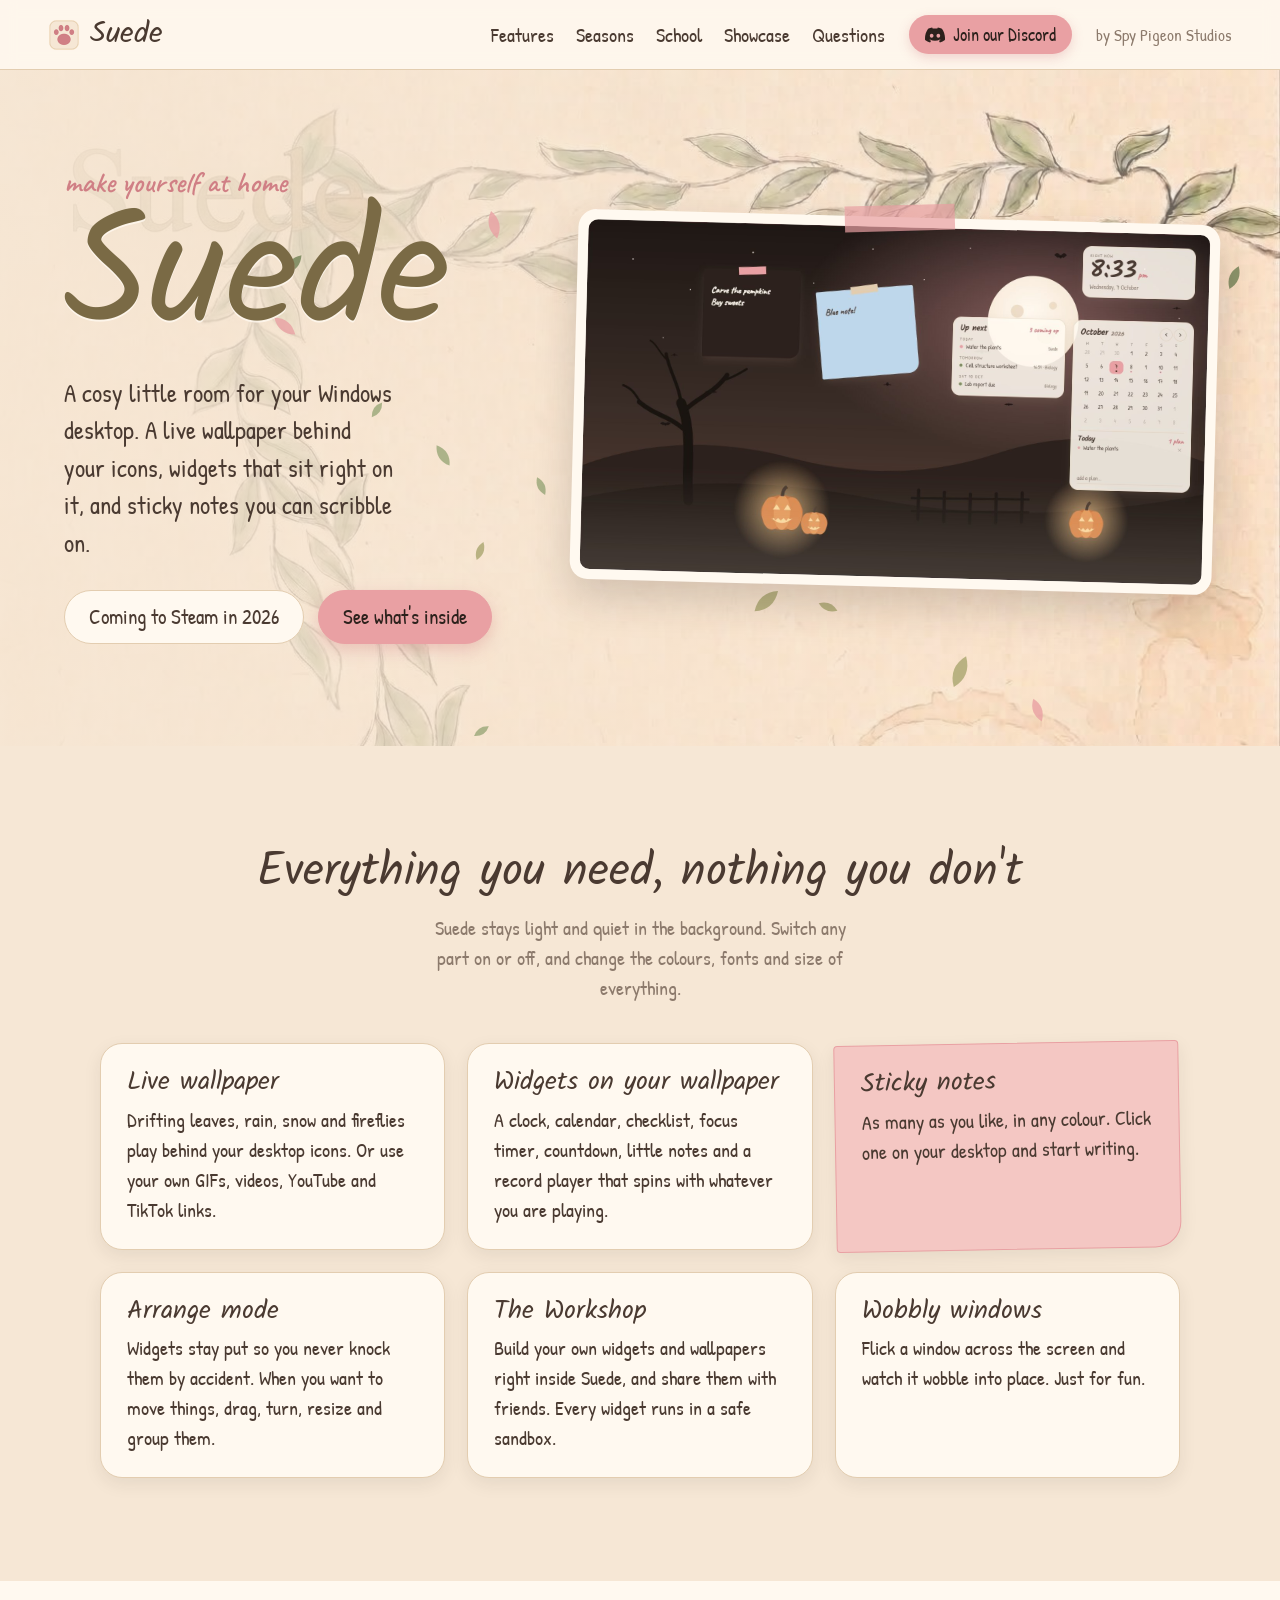
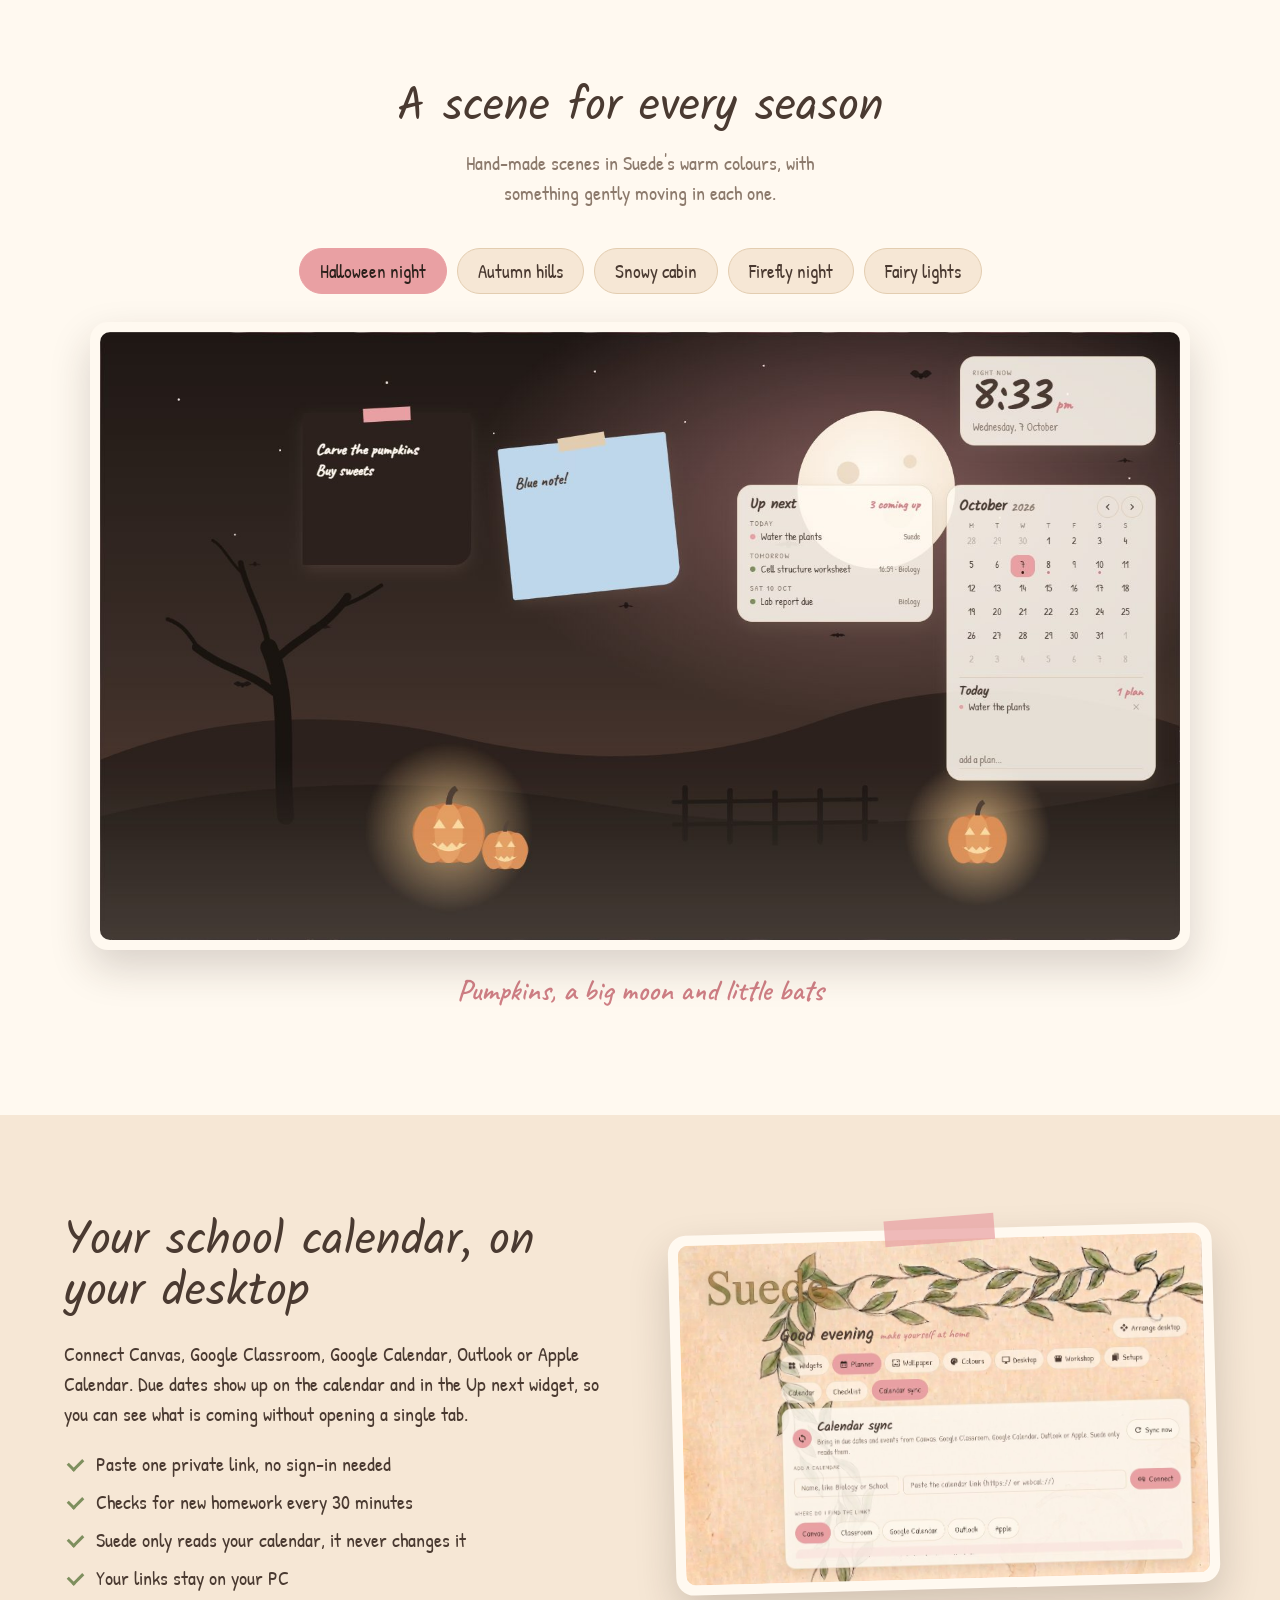
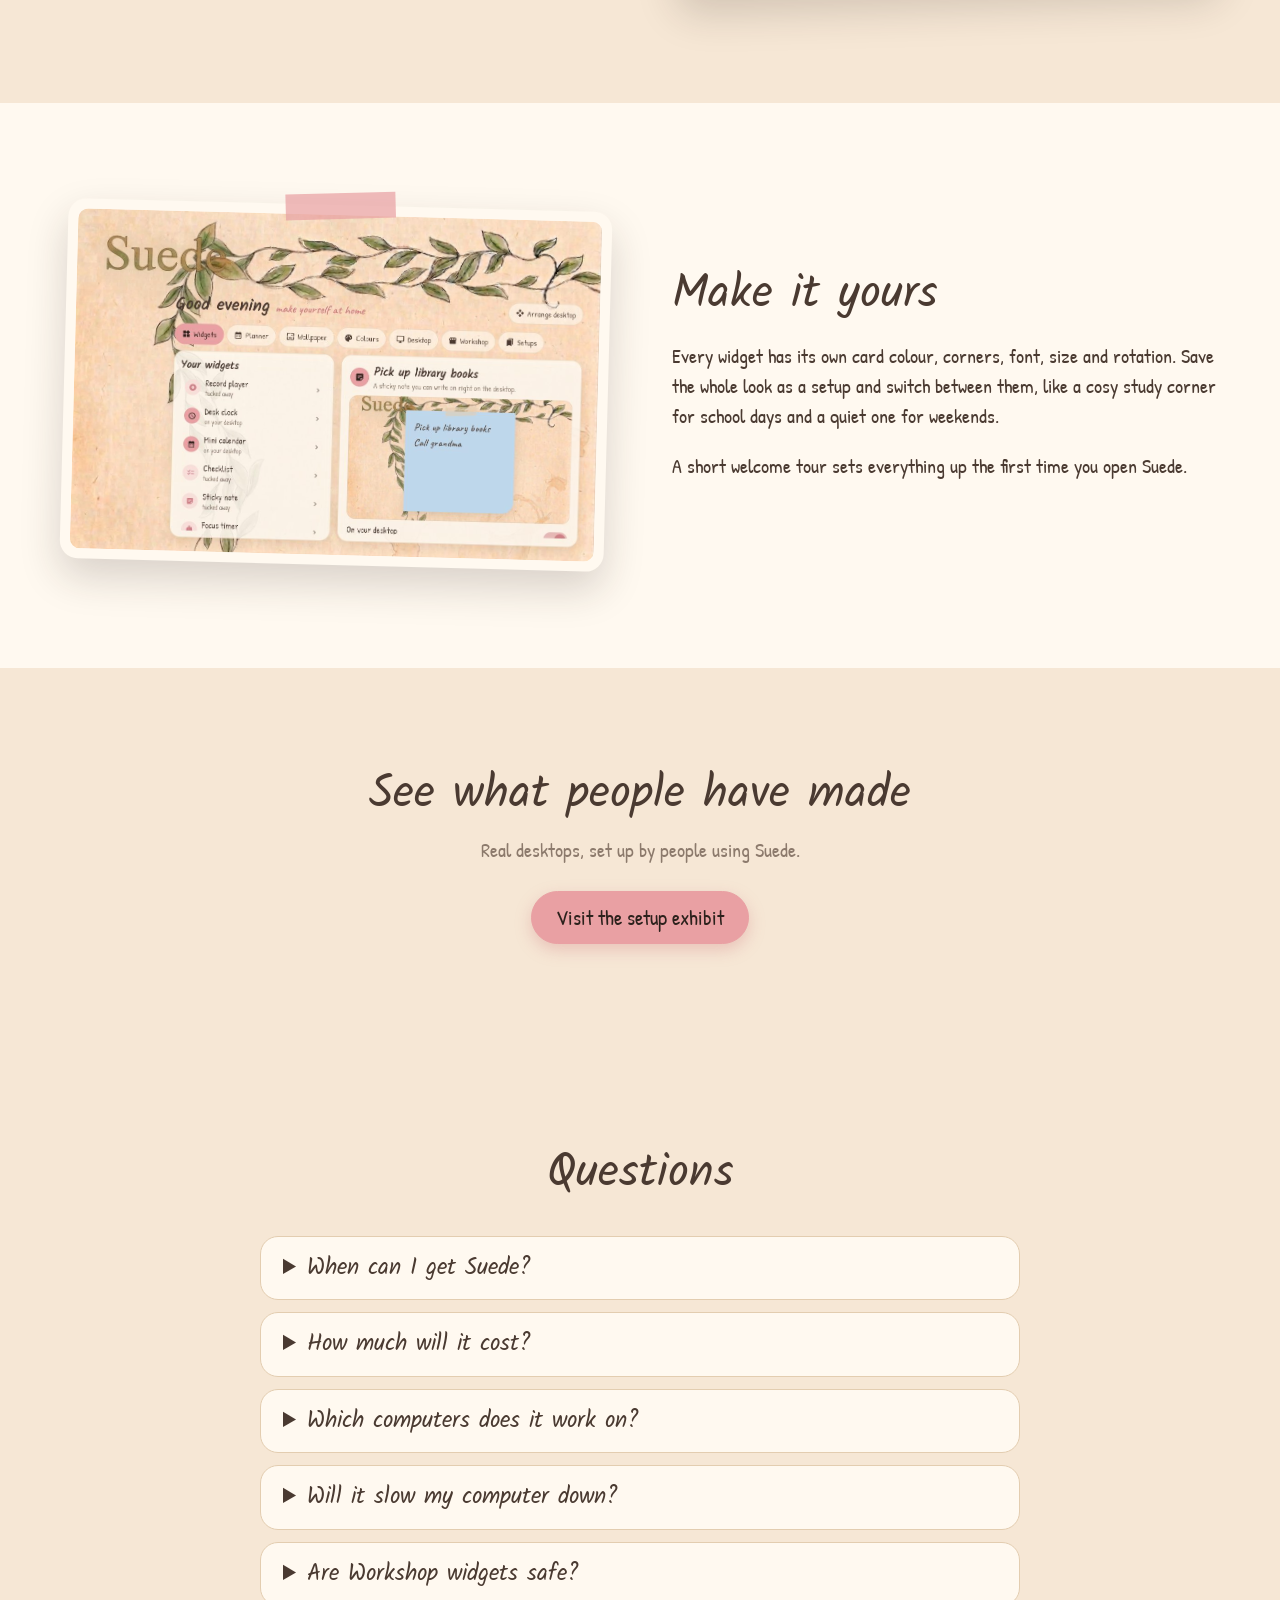
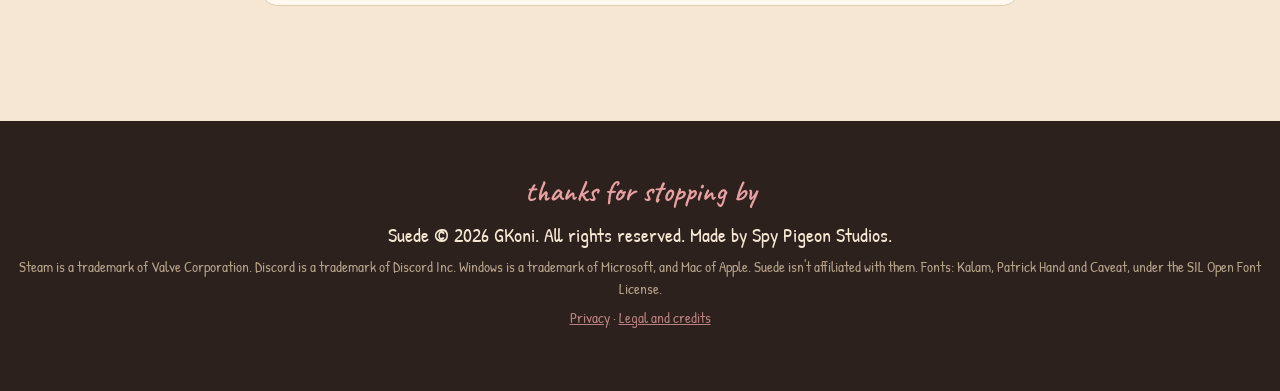
==== index.html @ 511718fb "Add a free-until-6-November banner that sends people to the Discord The banner shows on every page, " ====
<!doctype html>
<!-- Suede. Copyright (c) 2026 GKoni. All rights reserved. Made by Spy Pigeon Studios. -->
<html lang="en">
<head>
    <meta charset="utf-8">
    <meta name="viewport" content="width=device-width, initial-scale=1">
    <title>Suede - a cosy little room for your desktop</title>
    <meta name="description" content="Suede turns your Windows desktop into a cosy little room: a live wallpaper behind your icons, widgets that sit right on it, sticky notes, and your school calendar. Coming to Steam.">
    <meta property="og:title" content="Suede - a cosy little room for your desktop">
    <meta property="og:description" content="Live wallpapers, widgets, sticky notes and your school calendar, right on your Windows desktop. Coming to Steam.">
    <meta property="og:image" content="https://spypigeonstudios.com/images/desk-halloween.jpg">
    <meta property="og:url" content="https://spypigeonstudios.com/">
    <meta name="twitter:card" content="summary_large_image">
    <meta name="theme-color" content="#F6E7D5">
    <link rel="icon" href="favicon.ico">
    <link rel="apple-touch-icon" href="images/icon-180.png">
    <link rel="stylesheet" href="style.css">
</head>
<body>
    <header class="top">
        <a class="brand" href="#">
            <img src="images/icon-64.png" alt="" width="32" height="32">
            <span>Suede</span>
        </a>
        <nav>
            <a href="#features">Features</a>
            <a href="#seasons">Seasons</a>
            <a href="#school">School</a>
            <a href="showcase.html">Showcase</a>
            <a href="#questions">Questions</a>
        </nav>
        <a class="discord" href="https://discord.gg/Z22ZAXCTtA" target="_blank" rel="noopener">
            <svg viewBox="0 0 24 24" width="20" height="20" aria-hidden="true"><path fill="currentColor" d="M20.3 4.4A19.6 19.6 0 0 0 15.4 3l-.6 1.3a18.3 18.3 0 0 0-5.6 0L8.6 3a19.5 19.5 0 0 0-4.9 1.4C.6 9-.3 13.5.1 18a19.8 19.8 0 0 0 6 3l1.3-2.1c-.7-.3-1.4-.6-2-1l.5-.4a14 14 0 0 0 12.2 0l.5.4c-.6.4-1.3.7-2 1l1.3 2.1a19.7 19.7 0 0 0 6-3c.5-5.2-.8-9.7-3.6-13.6ZM8 15.3c-1.2 0-2.2-1.1-2.2-2.4s1-2.4 2.2-2.4 2.2 1.1 2.2 2.4-1 2.4-2.2 2.4Zm8 0c-1.2 0-2.2-1.1-2.2-2.4s1-2.4 2.2-2.4 2.2 1.1 2.2 2.4-1 2.4-2.2 2.4Z"/></svg>
            <span>Join our Discord</span>
        </a>
        <span class="studio">by Spy Pigeon Studios</span>
    </header>

    <aside class="offer" id="offer" data-until="2026-11-06" aria-label="Free for a limited time">
        <div class="offer-words">
            <p class="script">for a limited time</p>
            <h2>Suede is free until 6 November</h2>
            <p>Join the Spy Pigeon Studios Discord to get your free copy. Once the offer ends, Suede is coming to Steam as a paid app.</p>
        </div>
        <div class="offer-action">
            <a class="offer-button" href="https://discord.gg/Z22ZAXCTtA" target="_blank" rel="noopener">
                <svg viewBox="0 0 24 24" width="24" height="24" aria-hidden="true"><path fill="currentColor" d="M20.3 4.4A19.6 19.6 0 0 0 15.4 3l-.6 1.3a18.3 18.3 0 0 0-5.6 0L8.6 3a19.5 19.5 0 0 0-4.9 1.4C.6 9-.3 13.5.1 18a19.8 19.8 0 0 0 6 3l1.3-2.1c-.7-.3-1.4-.6-2-1l.5-.4a14 14 0 0 0 12.2 0l.5.4c-.6.4-1.3.7-2 1l1.3 2.1a19.7 19.7 0 0 0 6-3c.5-5.2-.8-9.7-3.6-13.6ZM8 15.3c-1.2 0-2.2-1.1-2.2-2.4s1-2.4 2.2-2.4 2.2 1.1 2.2 2.4-1 2.4-2.2 2.4Zm8 0c-1.2 0-2.2-1.1-2.2-2.4s1-2.4 2.2-2.4 2.2 1.1 2.2 2.4-1 2.4-2.2 2.4Z"/></svg>
                <span>Join the Discord to get Suede</span>
            </a>
            <span class="offer-left" data-left>Free until 6 November 2026</span>
        </div>
    </aside>

    <section class="hero">
        <canvas id="leaves" aria-hidden="true"></canvas>
        <div class="hero-words">
            <p class="script">make yourself at home</p>
            <h1>Suede</h1>
            <p class="lead">A cosy little room for your Windows desktop. A live wallpaper behind your icons, widgets that sit right on it, and sticky notes you can scribble on.</p>
            <div class="actions">
                <span class="badge">Coming to Steam in 2026</span>
                <a class="button" href="#features">See what's inside</a>
            </div>
        </div>
        <figure class="screen tilt-right">
            <span class="tape"></span>
            <img src="images/desk-halloween.jpg" alt="A Windows desktop with the Halloween night wallpaper, sticky notes, an Up next list, a clock and a calendar" width="1600" height="900">
        </figure>
    </section>

    <section id="features" class="band">
        <h2>Everything you need, nothing you don't</h2>
        <p class="intro">Suede stays light and quiet in the background. Switch any part on or off, and change the colours, fonts and size of everything.</p>
        <div class="cards">
            <article class="card">
                <h3>Live wallpaper</h3>
                <p>Drifting leaves, rain, snow and fireflies play behind your desktop icons. Or use your own GIFs, videos, YouTube and TikTok links.</p>
            </article>
            <article class="card">
                <h3>Widgets on your wallpaper</h3>
                <p>A clock, calendar, checklist, focus timer, countdown, little notes and a record player that spins with whatever you are playing.</p>
            </article>
            <article class="card note-card">
                <h3>Sticky notes</h3>
                <p>As many as you like, in any colour. Click one on your desktop and start writing.</p>
            </article>
            <article class="card">
                <h3>Arrange mode</h3>
                <p>Widgets stay put so you never knock them by accident. When you want to move things, drag, turn, resize and group them.</p>
            </article>
            <article class="card">
                <h3>The Workshop</h3>
                <p>Build your own widgets and wallpapers right inside Suede, and share them with friends. Every widget runs in a safe sandbox.</p>
            </article>
            <article class="card">
                <h3>Wobbly windows</h3>
                <p>Flick a window across the screen and watch it wobble into place. Just for fun.</p>
            </article>
        </div>
    </section>

    <section id="seasons" class="band soft">
        <h2>A scene for every season</h2>
        <p class="intro">Hand-made scenes in Suede's warm colours, with something gently moving in each one.</p>
        <div class="tabs" role="tablist">
            <button class="tab on" data-scene="halloween" role="tab" aria-selected="true">Halloween night</button>
            <button class="tab" data-scene="autumn" role="tab" aria-selected="false">Autumn hills</button>
            <button class="tab" data-scene="snow" role="tab" aria-selected="false">Snowy cabin</button>
            <button class="tab" data-scene="fireflies" role="tab" aria-selected="false">Firefly night</button>
            <button class="tab" data-scene="lights" role="tab" aria-selected="false">Fairy lights</button>
        </div>
        <figure class="screen wide">
            <img id="scene" src="images/desk-halloween.jpg" alt="The Halloween night scene with pumpkins, a big moon and little bats" width="1600" height="900">
        </figure>
        <p class="caption script" id="scene-caption">Pumpkins, a big moon and little bats</p>
    </section>

    <section id="school" class="band split">
        <div>
            <h2>Your school calendar, on your desktop</h2>
            <p>Connect Canvas, Google Classroom, Google Calendar, Outlook or Apple Calendar. Due dates show up on the calendar and in the Up next widget, so you can see what is coming without opening a single tab.</p>
            <ul class="ticks">
                <li>Paste one private link, no sign-in needed</li>
                <li>Checks for new homework every 30 minutes</li>
                <li>Suede only reads your calendar, it never changes it</li>
                <li>Your links stay on your PC</li>
            </ul>
        </div>
        <figure class="screen tilt-left">
            <span class="tape"></span>
            <img src="images/app-sync.jpg" alt="The Calendar sync page in the Suede window" width="1143" height="742" loading="lazy">
        </figure>
    </section>

    <section class="band soft split flip">
        <figure class="screen tilt-right">
            <span class="tape"></span>
            <img src="images/app-notes.jpg" alt="The Suede window with a blue sticky note being edited" width="1143" height="742" loading="lazy">
        </figure>
        <div>
            <h2>Make it yours</h2>
            <p>Every widget has its own card colour, corners, font, size and rotation. Save the whole look as a setup and switch between them, like a cosy study corner for school days and a quiet one for weekends.</p>
            <p>A short welcome tour sets everything up the first time you open Suede.</p>
        </div>
    </section>

    <section class="band showcase-teaser">
        <h2>See what people have made</h2>
        <p class="intro">Real desktops, set up by people using Suede.</p>
        <p class="center"><a class="button" href="showcase.html">Visit the setup exhibit</a></p>
    </section>

    <section id="questions" class="band">
        <h2>Questions</h2>
        <div class="faq">
            <details>
                <summary>When can I get Suede?</summary>
                <p>Right now. Suede is free until 6 November 2026 for everyone who joins our <a href="https://discord.gg/Z22ZAXCTtA" target="_blank" rel="noopener">Discord</a>. After that, it is coming to Steam.</p>
            </details>
            <details>
                <summary>How much will it cost?</summary>
                <p>Nothing until 6 November 2026, if you join our Discord. After that, Suede will be a paid app on Steam, and the price will be shared closer to launch.</p>
            </details>
            <details>
                <summary>Which computers does it work on?</summary>
                <p>Windows 10 and Windows 11, Mac OS Intel and Silicon. Linux Coming Soon.</p>
            </details>
            <details>
                <summary>Will it slow my computer down?</summary>
                <p>Suede is built to stay light. It can also pause the wallpaper while a game or full-screen app is open.</p>
            </details>
            <details>
                <summary>Are Workshop widgets safe?</summary>
                <p>Yes. Workshop widgets run in a locked sandbox, so they cannot reach your files or the rest of your computer.</p>
            </details>
        </div>
    </section>

    <footer>
        <p class="script">thanks for stopping by</p>
        <p>Suede &copy; 2026 GKoni. All rights reserved. Made by Spy Pigeon Studios.</p>
        <p class="small">Steam is a trademark of Valve Corporation. Discord is a trademark of Discord Inc. Windows is a trademark of Microsoft, and Mac of Apple. Suede isn't affiliated with them. Fonts: Kalam, Patrick Hand and Caveat, under the SIL Open Font License.</p>
        <p class="small"><a href="privacy.html">Privacy</a> · <a href="legal.html">Legal and credits</a></p>
    </footer>

    <script src="site.js"></script>
    <script src="banner.js"></script>
    <script src="analytics.js"></script>
</body>
</html>
---- style.css ----
@font-face { font-family: "Kalam"; src: url("fonts/Kalam-Regular.ttf") format("truetype"); font-display: swap; }
@font-face { font-family: "Patrick Hand"; src: url("fonts/PatrickHand-Regular.ttf") format("truetype"); font-display: swap; }
@font-face { font-family: "Caveat"; src: url("fonts/Caveat[wght].ttf") format("truetype"); font-weight: 400 700; font-display: swap; }

:root {
    --cream: #F6E7D5;
    --light-cream: #FFF9F0;
    --shadow: #E3CDB0;
    --dark-patch: #4A3A31;
    --deep-brown: #2C211C;
    --pink: #E9A0A3;
    --pink-shadow: #D07F85;
    --vine: #7E8F5E;
    --muted: #8C7A6C;
    --lift: 0 18px 40px rgba(44, 33, 28, 0.18);
}

* { box-sizing: border-box; }

html { scroll-behavior: smooth; }

body {
    margin: 0;
    background: var(--cream);
    color: var(--dark-patch);
    font-family: "Patrick Hand", sans-serif;
    font-size: 20px;
    line-height: 1.5;
}

img { max-width: 100%; height: auto; display: block; }

h1, h2, h3 { font-family: "Kalam", cursive; font-weight: 400; line-height: 1.1; margin: 0; color: var(--dark-patch); }
h2 { font-size: clamp(32px, 4.5vw, 46px); }
h3 { font-size: 26px; }

a { color: var(--pink-shadow); }

.script { font-family: "Caveat", cursive; font-weight: 600; color: var(--pink-shadow); font-size: 30px; margin: 0; }
.small { font-size: 15px; }

.top {
    position: sticky;
    top: 0;
    z-index: 10;
    display: flex;
    align-items: center;
    gap: 24px;
    padding: 12px clamp(16px, 4vw, 48px);
    background: rgba(255, 249, 240, 0.88);
    backdrop-filter: blur(8px);
    border-bottom: 1px solid var(--shadow);
}

.brand { display: flex; align-items: center; gap: 10px; text-decoration: none; color: var(--dark-patch); font-family: "Kalam", cursive; font-size: 30px; }
.top nav { display: flex; gap: 22px; margin-left: auto; }
.top nav a { color: var(--dark-patch); text-decoration: none; }
.top nav a:hover { color: var(--pink-shadow); }
.studio { color: var(--muted); font-size: 17px; }
.discord {
    display: inline-flex;
    align-items: center;
    gap: 8px;
    padding: 6px 16px;
    border-radius: 40px;
    background: var(--pink);
    color: var(--deep-brown);
    font-size: 18px;
    text-decoration: none;
    white-space: nowrap;
    box-shadow: 0 4px 12px rgba(208, 127, 133, 0.3);
    transition: transform 0.2s ease;
}
.discord:hover { transform: translateY(-1px); }
.discord:focus-visible { outline: 3px solid var(--pink-shadow); outline-offset: 3px; }

.hero {
    position: relative;
    overflow: hidden;
    display: grid;
    grid-template-columns: minmax(0, 5fr) minmax(0, 7fr);
    gap: clamp(24px, 4vw, 64px);
    align-items: center;
    padding: clamp(48px, 7vw, 110px) clamp(16px, 5vw, 72px) clamp(60px, 8vw, 120px);
    background: linear-gradient(90deg, rgba(246, 231, 213, 0.94) 0%, rgba(246, 231, 213, 0.75) 45%, rgba(246, 231, 213, 0.35) 100%), url("images/paper-vines.jpg") top right / cover no-repeat;
}

#leaves { position: absolute; inset: 0; width: 100%; height: 100%; pointer-events: none; }
.hero-words, .hero .screen { position: relative; }

.hero h1 { font-size: clamp(84px, 13vw, 160px); line-height: 0.95; color: #7A6A45; text-shadow: 0 2px 0 rgba(255, 249, 240, 0.8); }
.lead { font-size: clamp(21px, 2vw, 25px); max-width: 30ch; margin: 18px 0 28px; }

.actions { display: flex; flex-wrap: wrap; gap: 14px; align-items: center; }

.button, .badge {
    display: inline-flex;
    align-items: center;
    padding: 10px 24px;
    border-radius: 40px;
    font-size: 21px;
    text-decoration: none;
}

.button { background: var(--pink); color: var(--deep-brown); border: 1px solid var(--pink); box-shadow: 0 6px 16px rgba(208, 127, 133, 0.35); transition: transform 0.2s ease; }
.button:hover { transform: translateY(-2px); }
.badge { background: var(--light-cream); border: 1px solid var(--shadow); color: var(--dark-patch); }

.screen {
    position: relative;
    margin: 0;
    padding: 10px;
    background: var(--light-cream);
    border-radius: 18px;
    box-shadow: var(--lift);
}

.screen img { border-radius: 10px; }
.tilt-right { transform: rotate(1.5deg); }
.tilt-left { transform: rotate(-1.5deg); }

.tape {
    position: absolute;
    top: -12px;
    left: 50%;
    width: 110px;
    height: 26px;
    margin-left: -55px;
    background: rgba(233, 160, 163, 0.7);
    transform: rotate(-3deg);
    z-index: 1;
}

.band { padding: clamp(56px, 8vw, 110px) clamp(16px, 5vw, 72px); }
.band.soft { background: var(--light-cream); }
.band > h2, .band > .intro { text-align: center; }
.intro { max-width: 46ch; margin: 14px auto 40px; color: var(--muted); }

.cards { display: grid; grid-template-columns: repeat(auto-fit, minmax(min(300px, 100%), 1fr)); gap: 22px; max-width: 1080px; margin: 0 auto; }

.card {
    background: var(--light-cream);
    border: 1px solid var(--shadow);
    border-radius: 22px;
    padding: 24px 26px;
    box-shadow: 0 6px 18px rgba(44, 33, 28, 0.08);
}

.card h3 { margin-bottom: 8px; }
.card p { margin: 0; }
.note-card { background: #F4C7C3; border-color: var(--pink); border-radius: 4px 4px 26px 4px; transform: rotate(-1deg); }

.tabs { display: flex; flex-wrap: wrap; justify-content: center; gap: 10px; margin-bottom: 28px; }

.tab {
    font: inherit;
    font-size: 19px;
    padding: 8px 20px;
    border-radius: 40px;
    border: 1px solid var(--shadow);
    background: var(--cream);
    color: var(--dark-patch);
    cursor: pointer;
}

.tab.on { background: var(--pink); border-color: var(--pink); color: var(--deep-brown); }
.screen.wide { max-width: 1100px; margin: 0 auto; }
.screen.wide img { transition: opacity 0.35s ease; }
.caption { text-align: center; margin-top: 18px; }

.split { display: grid; grid-template-columns: minmax(0, 1fr) minmax(0, 1fr); gap: clamp(28px, 5vw, 72px); align-items: center; }
.split h2 { margin-bottom: 16px; }

.ticks { list-style: none; padding: 0; margin: 20px 0 0; }
.ticks li { position: relative; padding-left: 32px; margin: 8px 0; }
.ticks li::before { content: ""; position: absolute; left: 4px; top: 9px; width: 12px; height: 7px; border-left: 3px solid var(--vine); border-bottom: 3px solid var(--vine); transform: rotate(-45deg); }

.faq { max-width: 760px; margin: 36px auto 0; }

details {
    background: var(--light-cream);
    border: 1px solid var(--shadow);
    border-radius: 18px;
    padding: 14px 22px;
    margin-bottom: 12px;
}

summary { cursor: pointer; font-family: "Kalam", cursive; font-size: 23px; }
details p { margin: 10px 0 2px; }

footer { text-align: center; padding: 48px 16px 56px; background: var(--deep-brown); color: var(--cream); }
footer p { margin: 6px 0; }
footer .script { color: var(--pink); }
footer .small { color: var(--shadow); opacity: 0.75; }

/* Showcase: the setup exhibit */
.top nav a[aria-current="page"] { color: var(--pink-shadow); }
.exhibit-head { text-align: center; padding-bottom: clamp(28px, 4vw, 48px); }
.exhibit-head h1 { font-size: clamp(56px, 9vw, 104px); color: #7A6A45; margin: 4px 0 0; }
.exhibit-head .intro { margin-bottom: 0; }

.wall { columns: 3 320px; column-gap: 34px; max-width: 1180px; margin: 0 auto; }

.polaroid {
    position: relative;
    display: block;
    width: 100%;
    margin: 22px 0 34px;
    padding: 12px 12px 16px;
    break-inside: avoid;
    font: inherit;
    text-align: left;
    color: inherit;
    background: #FFFDF8;
    border: 0;
    border-radius: 4px;
    box-shadow: var(--lift);
    cursor: zoom-in;
    transform: rotate(var(--tilt, 0deg));
    transition: transform 0.25s ease, box-shadow 0.25s ease;
}

.polaroid:hover, .polaroid:focus-visible { transform: rotate(0deg) scale(1.02); box-shadow: 0 24px 50px rgba(44, 33, 28, 0.24); }
.polaroid:focus-visible { outline: 3px solid var(--pink); outline-offset: 4px; }
.polaroid img { width: 100%; border-radius: 2px; }
.polaroid .words { display: flex; flex-direction: column; gap: 2px; padding: 12px 6px 0; }
.polaroid .what { font-size: 19px; line-height: 1.3; }
.polaroid .who { font-size: 24px; }

.center { text-align: center; margin: 0; }
.showcase-teaser .intro { margin-bottom: 26px; }
.empty { max-width: 520px; margin: 0 auto; text-align: center; padding: 30px; background: var(--cream); border: 2px dashed var(--shadow); border-radius: 22px; }
.empty p { margin: 4px 0; }

.viewer { border: 0; padding: 0; background: transparent; max-width: min(1200px, 94vw); max-height: 92vh; overflow: visible; }
.viewer::backdrop { background: rgba(44, 33, 28, 0.82); }
.viewer figure { margin: 0; padding: 12px 12px 16px; background: #FFFDF8; border-radius: 6px; }
.viewer img { max-height: 78vh; width: auto; margin: 0 auto; border-radius: 3px; }
.viewer figcaption { font-size: 20px; padding: 10px 6px 0; text-align: center; }
.viewer .close { position: absolute; top: -18px; right: -18px; width: 42px; height: 42px; border-radius: 50%; border: 0; background: var(--pink); color: var(--deep-brown); font-size: 28px; line-height: 1; cursor: pointer; box-shadow: var(--lift); }

/* Privacy and legal pages */
.doc { max-width: 820px; margin: 0 auto; }
.doc h1 { font-size: clamp(48px, 7vw, 76px); color: #7A6A45; margin: 4px 0 6px; }
.doc h2, .band.doc > h2 { font-size: clamp(28px, 3.4vw, 34px); margin: 40px 0 10px; text-align: left; }
.doc h3 { font-size: 23px; margin: 24px 0 6px; }
.doc p, .doc li { margin: 0 0 12px; }
.doc ul { padding-left: 24px; margin: 0 0 12px; }
.doc li::marker { color: var(--pink-shadow); }
.doc code { font-size: 0.85em; background: var(--light-cream); border: 1px solid var(--shadow); border-radius: 6px; padding: 1px 6px; overflow-wrap: anywhere; }
.updated { color: var(--muted); }
footer a { color: var(--pink); }

@media (max-width: 860px) {
    .hero, .split { grid-template-columns: minmax(0, 1fr); }
    .split.flip > figure { order: 2; }
    .top nav, .studio { display: none; }
    .discord { margin-left: auto; font-size: 16px; padding: 6px 14px; }
    .lead { max-width: none; }
    .viewer .close { top: 8px; right: 8px; }
}

@media (prefers-reduced-motion: reduce) {
    html { scroll-behavior: auto; }
    .button, .polaroid, .discord { transition: none; }
}

.offer {
    display: flex;
    align-items: center;
    justify-content: space-between;
    gap: clamp(20px, 4vw, 56px);
    padding: clamp(28px, 4vw, 44px) clamp(16px, 5vw, 72px);
    background: linear-gradient(135deg, var(--pink) 0%, #F2C4C3 100%);
    color: var(--deep-brown);
    border-bottom: 1px solid var(--pink-shadow);
}

.offer .script { color: var(--deep-brown); opacity: 0.75; }
.offer h2 { font-size: clamp(34px, 5vw, 58px); color: var(--deep-brown); margin: 2px 0 10px; }
.offer-words p:last-child { margin: 0; max-width: 52ch; font-size: clamp(18px, 1.8vw, 21px); }
.offer-action { display: flex; flex-direction: column; align-items: center; gap: 10px; flex: none; }

.offer-button {
    display: inline-flex;
    align-items: center;
    gap: 10px;
    padding: 14px 28px;
    border-radius: 40px;
    background: var(--deep-brown);
    color: var(--light-cream);
    font-size: clamp(19px, 1.8vw, 22px);
    text-decoration: none;
    white-space: nowrap;
    box-shadow: 0 8px 22px rgba(44, 33, 28, 0.3);
    transition: transform 0.2s ease;
}

.offer-button:hover { transform: translateY(-2px); }
.offer-button:focus-visible { outline: 3px solid var(--light-cream); outline-offset: 3px; }
.offer-left { font-family: "Caveat", cursive; font-weight: 700; font-size: 24px; }

@media (max-width: 860px) {
    .offer { flex-direction: column; align-items: flex-start; }
    .offer-action { align-items: flex-start; }
    .offer-button { white-space: normal; }
}

@media (prefers-reduced-motion: reduce) {
    .offer-button { transition: none; }
}
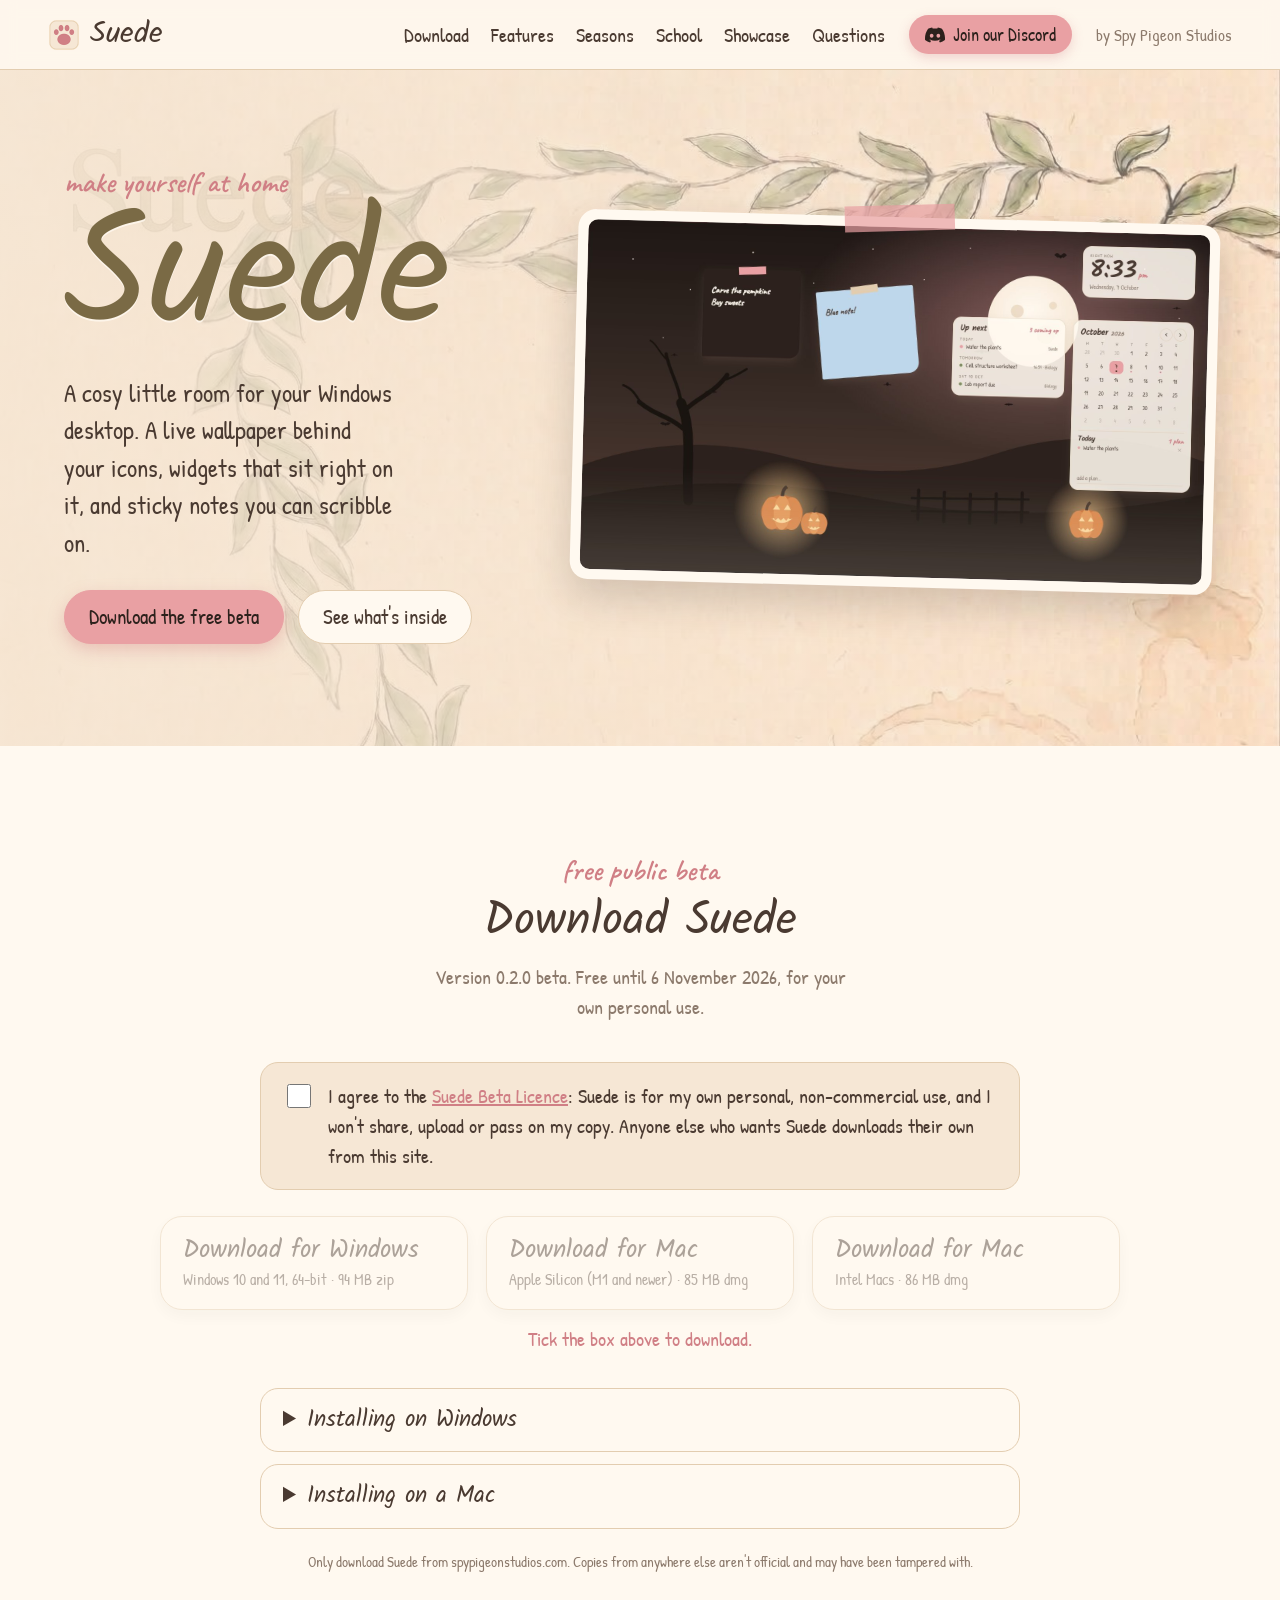
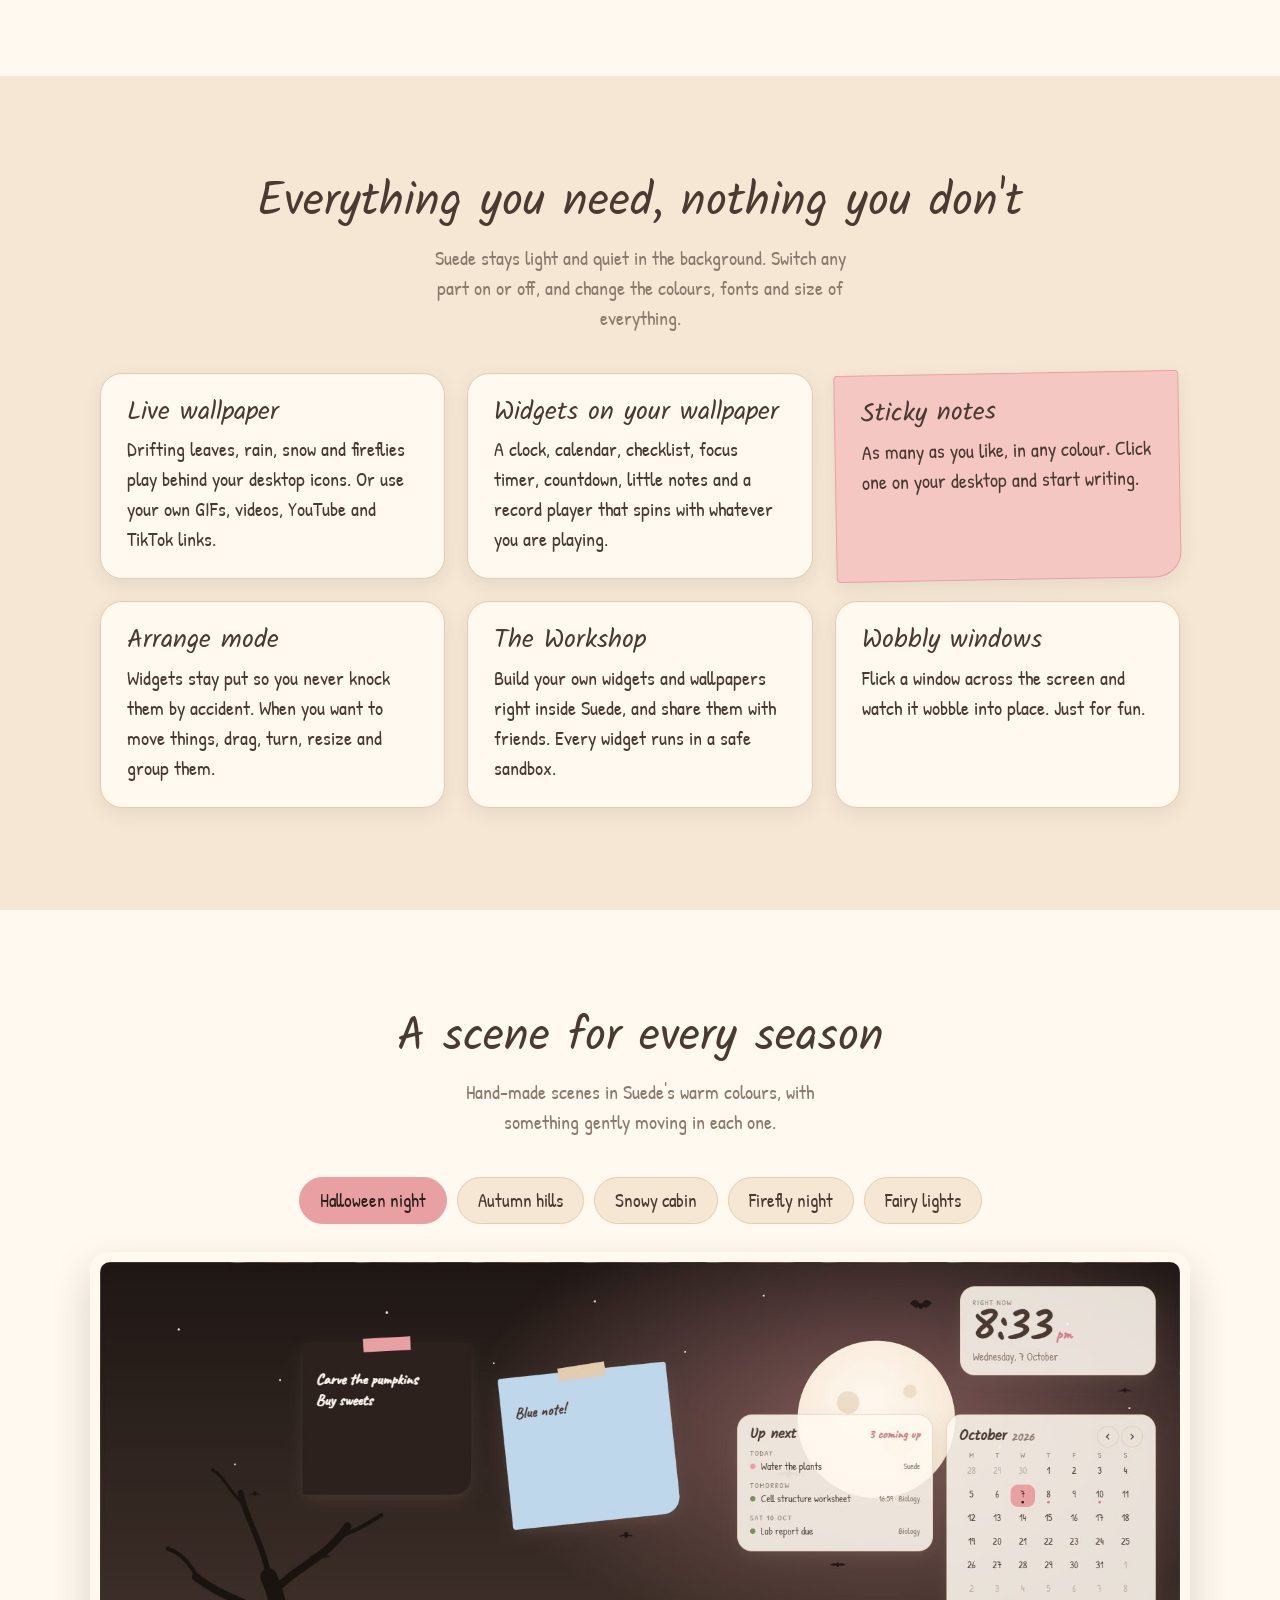
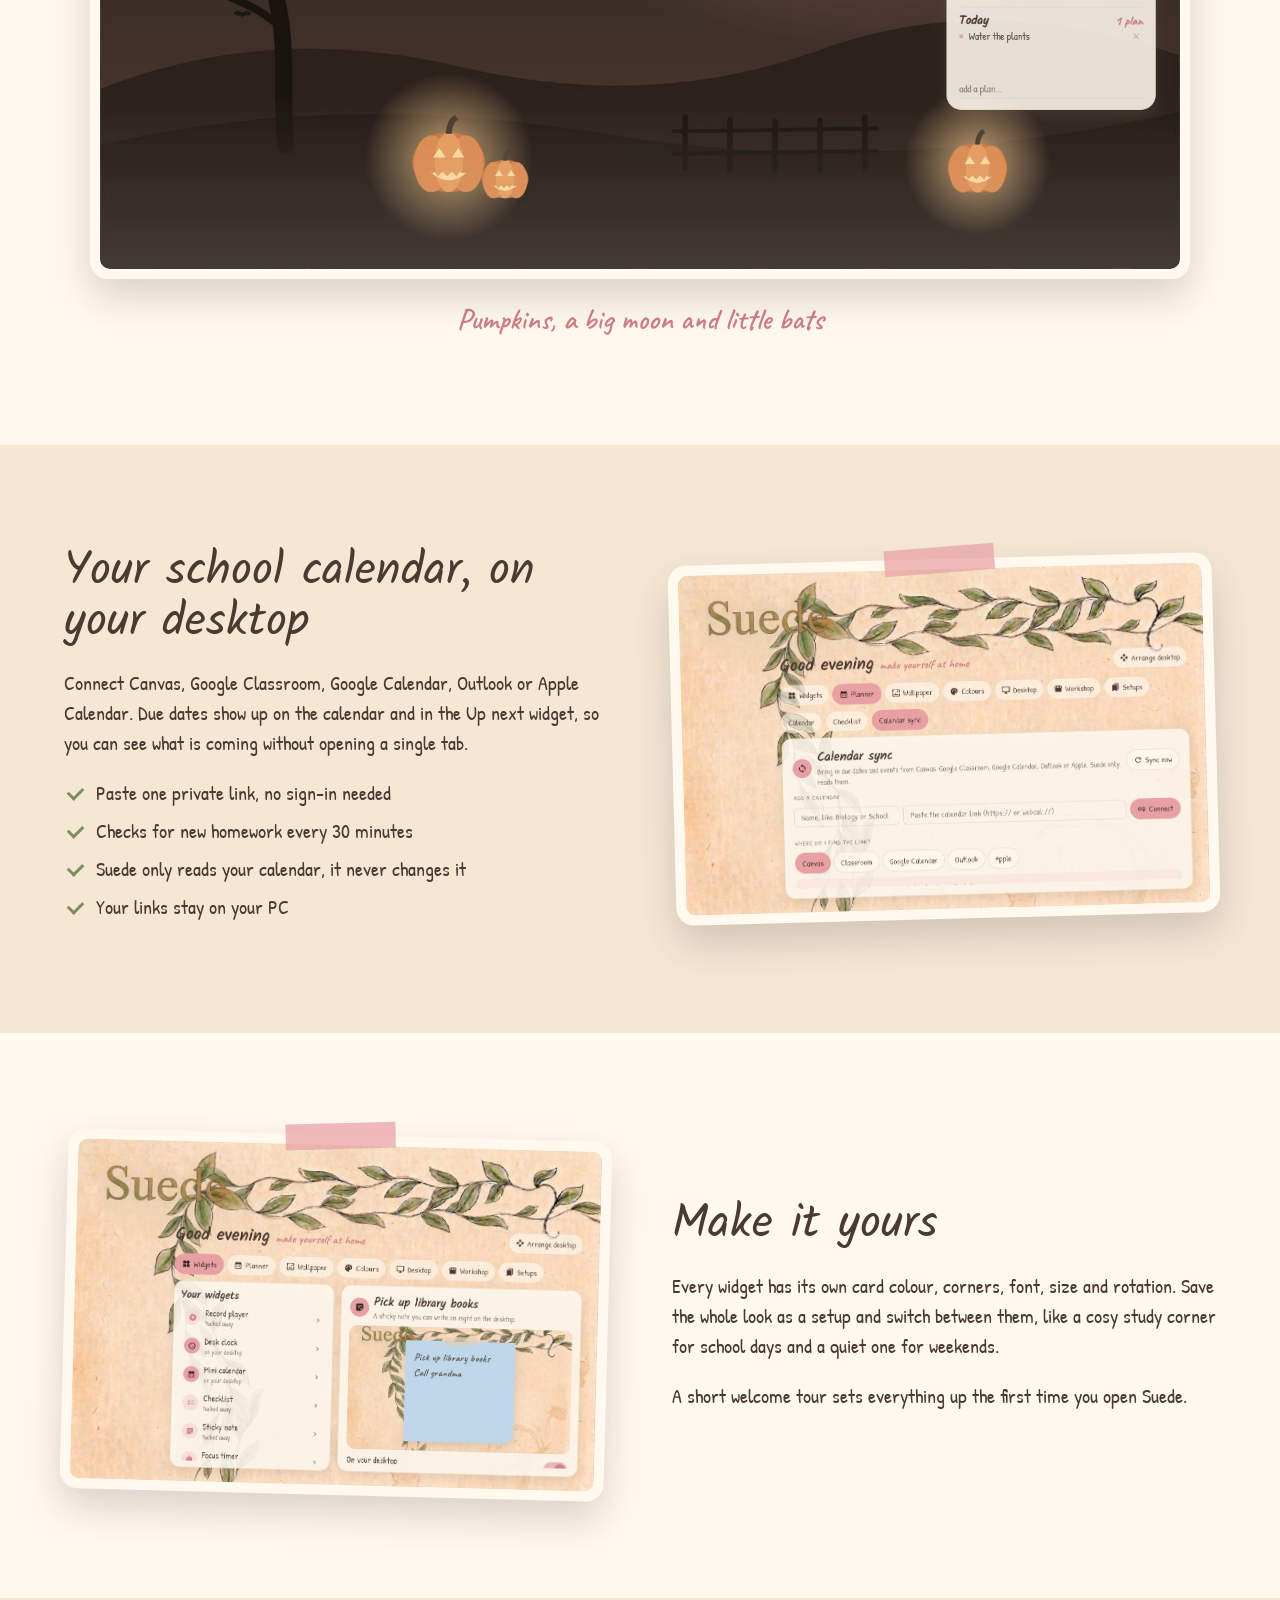
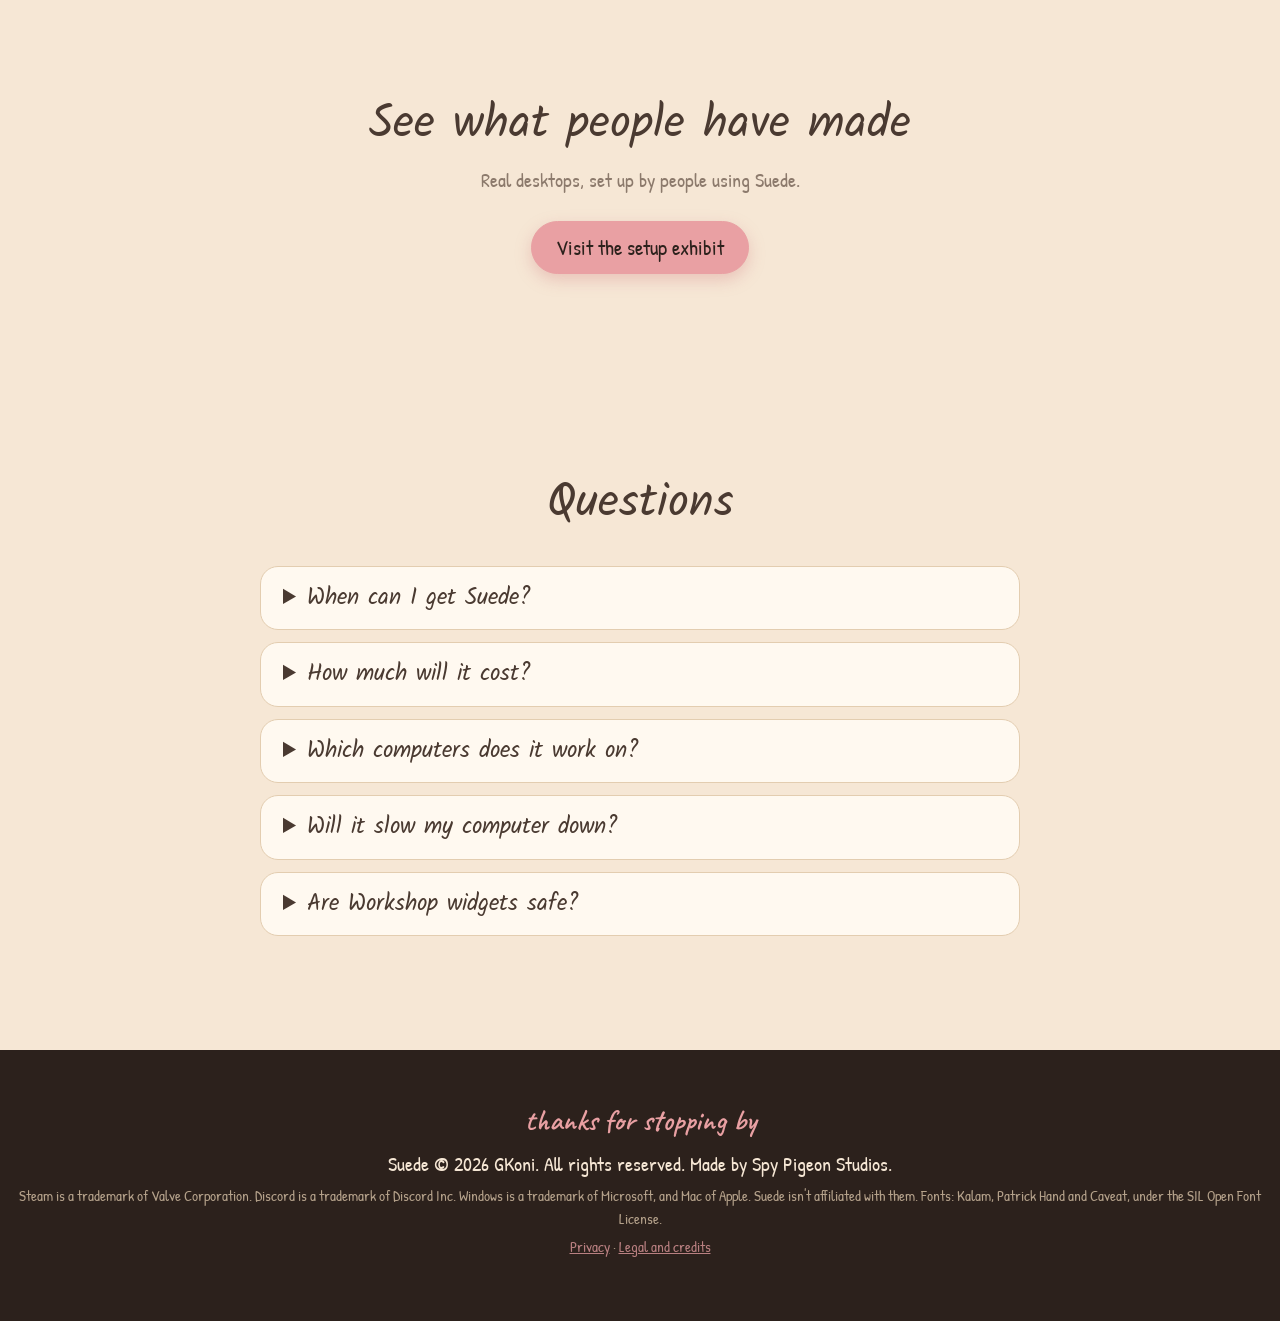
==== commit 9117fffd: "Add the free public beta download A Download section on the home page offers Suede 0.2.0 for Windows" ====
--- a/index.html
+++ b/index.html
@@ -23,6 +23,7 @@
             <span>Suede</span>
         </a>
         <nav>
+            <a href="#download">Download</a>
             <a href="#features">Features</a>
             <a href="#seasons">Seasons</a>
             <a href="#school">School</a>
@@ -40,12 +41,12 @@
         <div class="offer-words">
             <p class="script">for a limited time</p>
             <h2>Suede is free until 6 November</h2>
-            <p>Join the Spy Pigeon Studios Discord to get your free copy. Once the offer ends, Suede is coming to Steam as a paid app.</p>
+            <p>Download the public beta below, free for your own use. Once the offer ends, Suede is coming to Steam as a paid app. Come say hi on our <a href="https://discord.gg/Z22ZAXCTtA" target="_blank" rel="noopener">Discord</a>.</p>
         </div>
         <div class="offer-action">
-            <a class="offer-button" href="https://discord.gg/Z22ZAXCTtA" target="_blank" rel="noopener">
-                <svg viewBox="0 0 24 24" width="24" height="24" aria-hidden="true"><path fill="currentColor" d="M20.3 4.4A19.6 19.6 0 0 0 15.4 3l-.6 1.3a18.3 18.3 0 0 0-5.6 0L8.6 3a19.5 19.5 0 0 0-4.9 1.4C.6 9-.3 13.5.1 18a19.8 19.8 0 0 0 6 3l1.3-2.1c-.7-.3-1.4-.6-2-1l.5-.4a14 14 0 0 0 12.2 0l.5.4c-.6.4-1.3.7-2 1l1.3 2.1a19.7 19.7 0 0 0 6-3c.5-5.2-.8-9.7-3.6-13.6ZM8 15.3c-1.2 0-2.2-1.1-2.2-2.4s1-2.4 2.2-2.4 2.2 1.1 2.2 2.4-1 2.4-2.2 2.4Zm8 0c-1.2 0-2.2-1.1-2.2-2.4s1-2.4 2.2-2.4 2.2 1.1 2.2 2.4-1 2.4-2.2 2.4Z"/></svg>
-                <span>Join the Discord to get Suede</span>
+            <a class="offer-button" href="#download">
+                <svg viewBox="0 0 24 24" width="24" height="24" aria-hidden="true"><path fill="currentColor" d="M12 3a1 1 0 0 1 1 1v9.6l3.3-3.3a1 1 0 1 1 1.4 1.4l-5 5a1 1 0 0 1-1.4 0l-5-5a1 1 0 1 1 1.4-1.4l3.3 3.3V4a1 1 0 0 1 1-1ZM5 19a1 1 0 0 1 1-1h12a1 1 0 1 1 0 2H6a1 1 0 0 1-1-1Z"/></svg>
+                <span>Download Suede free</span>
             </a>
             <span class="offer-left" data-left>Free until 6 November 2026</span>
         </div>
@@ -58,14 +59,65 @@
             <h1>Suede</h1>
             <p class="lead">A cosy little room for your Windows desktop. A live wallpaper behind your icons, widgets that sit right on it, and sticky notes you can scribble on.</p>
             <div class="actions">
-                <span class="badge">Coming to Steam in 2026</span>
-                <a class="button" href="#features">See what's inside</a>
+                <a class="button" href="#download">Download the free beta</a>
+                <a class="badge" href="#features">See what's inside</a>
             </div>
         </div>
         <figure class="screen tilt-right">
             <span class="tape"></span>
             <img src="images/desk-halloween.jpg" alt="A Windows desktop with the Halloween night wallpaper, sticky notes, an Up next list, a clock and a calendar" width="1600" height="900">
         </figure>
+    </section>
+
+    <section id="download" class="band soft download">
+        <p class="script">free public beta</p>
+        <h2>Download Suede</h2>
+        <p class="intro">Version 0.2.0 beta. Free until 6 November 2026, for your own personal use.</p>
+
+        <div class="agree-box">
+            <label class="agree">
+                <input type="checkbox" id="agree">
+                <span>I agree to the <a href="legal.html#beta-licence">Suede Beta Licence</a>: Suede is for my own personal, non-commercial use, and I won't share, upload or pass on my copy. Anyone else who wants Suede downloads their own from this site.</span>
+            </label>
+        </div>
+
+        <div class="downloads" id="downloads" aria-disabled="true">
+            <a class="get" data-os="windows" aria-label="Download for Windows" href="https://github.com/RonTheRentalCop/Spy-Pigeon-Studios/releases/download/v0.2.0-beta/Suede-0.2.0-windows-x64.zip" download>
+                <span class="get-name">Download for Windows</span>
+                <span class="get-detail">Windows 10 and 11, 64-bit · <span data-size="windows">94 MB zip</span></span>
+            </a>
+            <a class="get" data-os="mac-arm" aria-label="Download for Mac (Apple Silicon)" href="https://github.com/RonTheRentalCop/Spy-Pigeon-Studios/releases/download/v0.2.0-beta/Suede-0.2.0-mac-apple-silicon.dmg" download>
+                <span class="get-name">Download for Mac</span>
+                <span class="get-detail">Apple Silicon (M1 and newer) · <span data-size="mac-arm">85 MB dmg</span></span>
+            </a>
+            <a class="get" data-os="mac-intel" aria-label="Download for Mac (Intel)" href="https://github.com/RonTheRentalCop/Spy-Pigeon-Studios/releases/download/v0.2.0-beta/Suede-0.2.0-mac-intel.dmg" download>
+                <span class="get-name">Download for Mac</span>
+                <span class="get-detail">Intel Macs · <span data-size="mac-intel">86 MB dmg</span></span>
+            </a>
+        </div>
+        <p class="tick-first" id="tick-first">Tick the box above to download.</p>
+
+        <div class="install-help">
+            <details>
+                <summary>Installing on Windows</summary>
+                <ol>
+                    <li>Unzip the whole Suede folder somewhere you like, such as Documents, and keep everything in it together.</li>
+                    <li>Double-click <strong>Suede.exe</strong>.</li>
+                    <li>Windows may say "Windows protected your PC" because the beta isn't signed yet. Click <strong>More info</strong>, then <strong>Run anyway</strong>.</li>
+                    <li>Suede lives in the system tray as a little pink paw. Right-click it to open Suede or quit.</li>
+                </ol>
+            </details>
+            <details>
+                <summary>Installing on a Mac</summary>
+                <ol>
+                    <li>Not sure which Mac you have? Open the Apple menu, choose <strong>About This Mac</strong>, and look at <strong>Chip</strong>. "Apple M…" means Apple Silicon. "Intel" means Intel.</li>
+                    <li>Open the downloaded file and drag <strong>Suede</strong> into <strong>Applications</strong>.</li>
+                    <li>The first time, macOS may say it can't check Suede because the beta isn't notarised yet. Open <strong>System Settings</strong>, then <strong>Privacy &amp; Security</strong>, scroll down and click <strong>Open Anyway</strong> next to Suede.</li>
+                    <li>Suede lives in the menu bar as a little pink paw.</li>
+                </ol>
+            </details>
+        </div>
+        <p class="small center fine-print">Only download Suede from spypigeonstudios.com. Copies from anywhere else aren't official and may have been tampered with.</p>
     </section>
 
     <section id="features" class="band">
@@ -155,15 +207,15 @@
         <div class="faq">
             <details>
                 <summary>When can I get Suede?</summary>
-                <p>Right now. Suede is free until 6 November 2026 for everyone who joins our <a href="https://discord.gg/Z22ZAXCTtA" target="_blank" rel="noopener">Discord</a>. After that, it is coming to Steam.</p>
+                <p>Right now. The public beta is free to <a href="#download">download</a> until 6 November 2026. After that, Suede is coming to Steam.</p>
             </details>
             <details>
                 <summary>How much will it cost?</summary>
-                <p>Nothing until 6 November 2026, if you join our Discord. After that, Suede will be a paid app on Steam, and the price will be shared closer to launch.</p>
+                <p>Nothing until 6 November 2026. After that, Suede will be a paid app on Steam, and the price will be shared closer to launch.</p>
             </details>
             <details>
                 <summary>Which computers does it work on?</summary>
-                <p>Windows 10 and Windows 11, Mac OS Intel and Silicon. Linux Coming Soon.</p>
+                <p>Windows 10 and Windows 11 (64-bit), and Macs with Apple Silicon or Intel chips. Linux is coming soon.</p>
             </details>
             <details>
                 <summary>Will it slow my computer down?</summary>
@@ -185,6 +237,7 @@
 
     <script src="site.js"></script>
     <script src="banner.js"></script>
+    <script src="download.js"></script>
     <script src="analytics.js"></script>
 </body>
 </html>
--- a/style.css
+++ b/style.css
@@ -251,6 +251,44 @@
 .updated { color: var(--muted); }
 footer a { color: var(--pink); }
 
+/* Download */
+.download > h2, .download > .intro, .download > .script { text-align: center; }
+.download > .script { margin-bottom: 4px; }
+.agree-box { max-width: 760px; margin: 0 auto 26px; padding: 18px 22px; background: var(--cream); border: 1px solid var(--shadow); border-radius: 18px; }
+.agree { display: flex; gap: 14px; align-items: flex-start; cursor: pointer; }
+.agree input { flex: none; width: 24px; height: 24px; margin-top: 3px; accent-color: var(--pink-shadow); cursor: pointer; }
+.downloads { display: grid; grid-template-columns: repeat(auto-fit, minmax(min(250px, 100%), 1fr)); gap: 18px; max-width: 960px; margin: 0 auto; }
+.get {
+    display: flex;
+    flex-direction: column;
+    gap: 2px;
+    padding: 18px 22px;
+    border-radius: 22px;
+    background: var(--light-cream);
+    border: 1px solid var(--shadow);
+    color: var(--dark-patch);
+    text-decoration: none;
+    box-shadow: 0 6px 18px rgba(44, 33, 28, 0.08);
+    transition: transform 0.2s ease, opacity 0.2s ease;
+}
+.get.mine { background: var(--pink); border-color: var(--pink); color: var(--deep-brown); box-shadow: 0 8px 20px rgba(208, 127, 133, 0.35); }
+.get:hover { transform: translateY(-2px); }
+.get-name { font-family: "Kalam", cursive; font-size: 25px; line-height: 1.2; }
+.get-detail { font-size: 16px; opacity: 0.85; }
+.downloads[aria-disabled="true"] .get { opacity: 0.45; cursor: not-allowed; transform: none; }
+.tick-first { text-align: center; color: var(--pink-shadow); margin: 14px 0 0; }
+.tick-first.nudge { animation: nudge 0.4s ease; }
+@keyframes nudge { 25% { transform: translateX(-6px); } 75% { transform: translateX(6px); } }
+.install-help { max-width: 760px; margin: 34px auto 0; }
+.install-help ol { margin: 10px 0 4px; padding-left: 24px; }
+.install-help li { margin-bottom: 6px; }
+.fine-print { color: var(--muted); margin-top: 22px; }
+.actions .badge { text-decoration: none; }
+
+@media (max-width: 1180px) {
+    .studio { display: none; }
+}
+
 @media (max-width: 860px) {
     .hero, .split { grid-template-columns: minmax(0, 1fr); }
     .split.flip > figure { order: 2; }
@@ -262,7 +300,8 @@
 
 @media (prefers-reduced-motion: reduce) {
     html { scroll-behavior: auto; }
-    .button, .polaroid, .discord { transition: none; }
+    .button, .polaroid, .discord, .get { transition: none; }
+    .tick-first.nudge { animation: none; }
 }
 
 .offer {
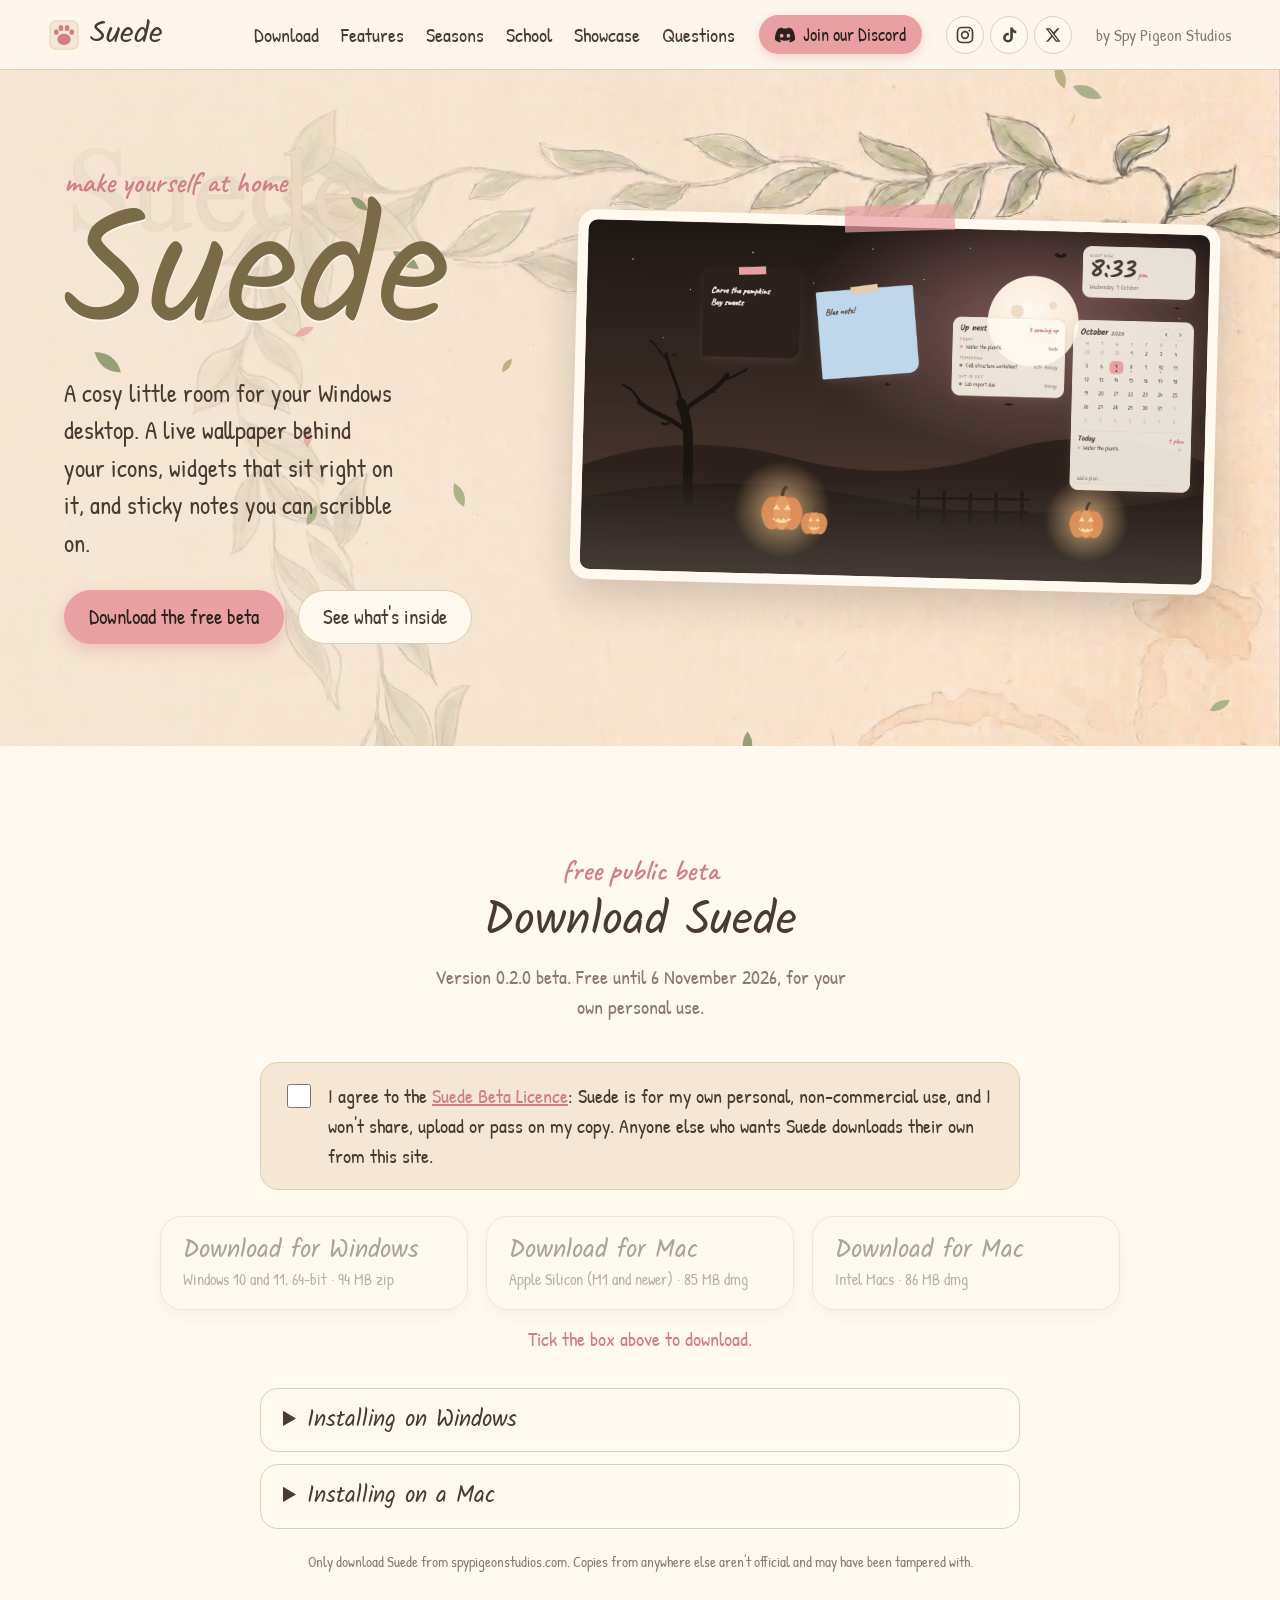
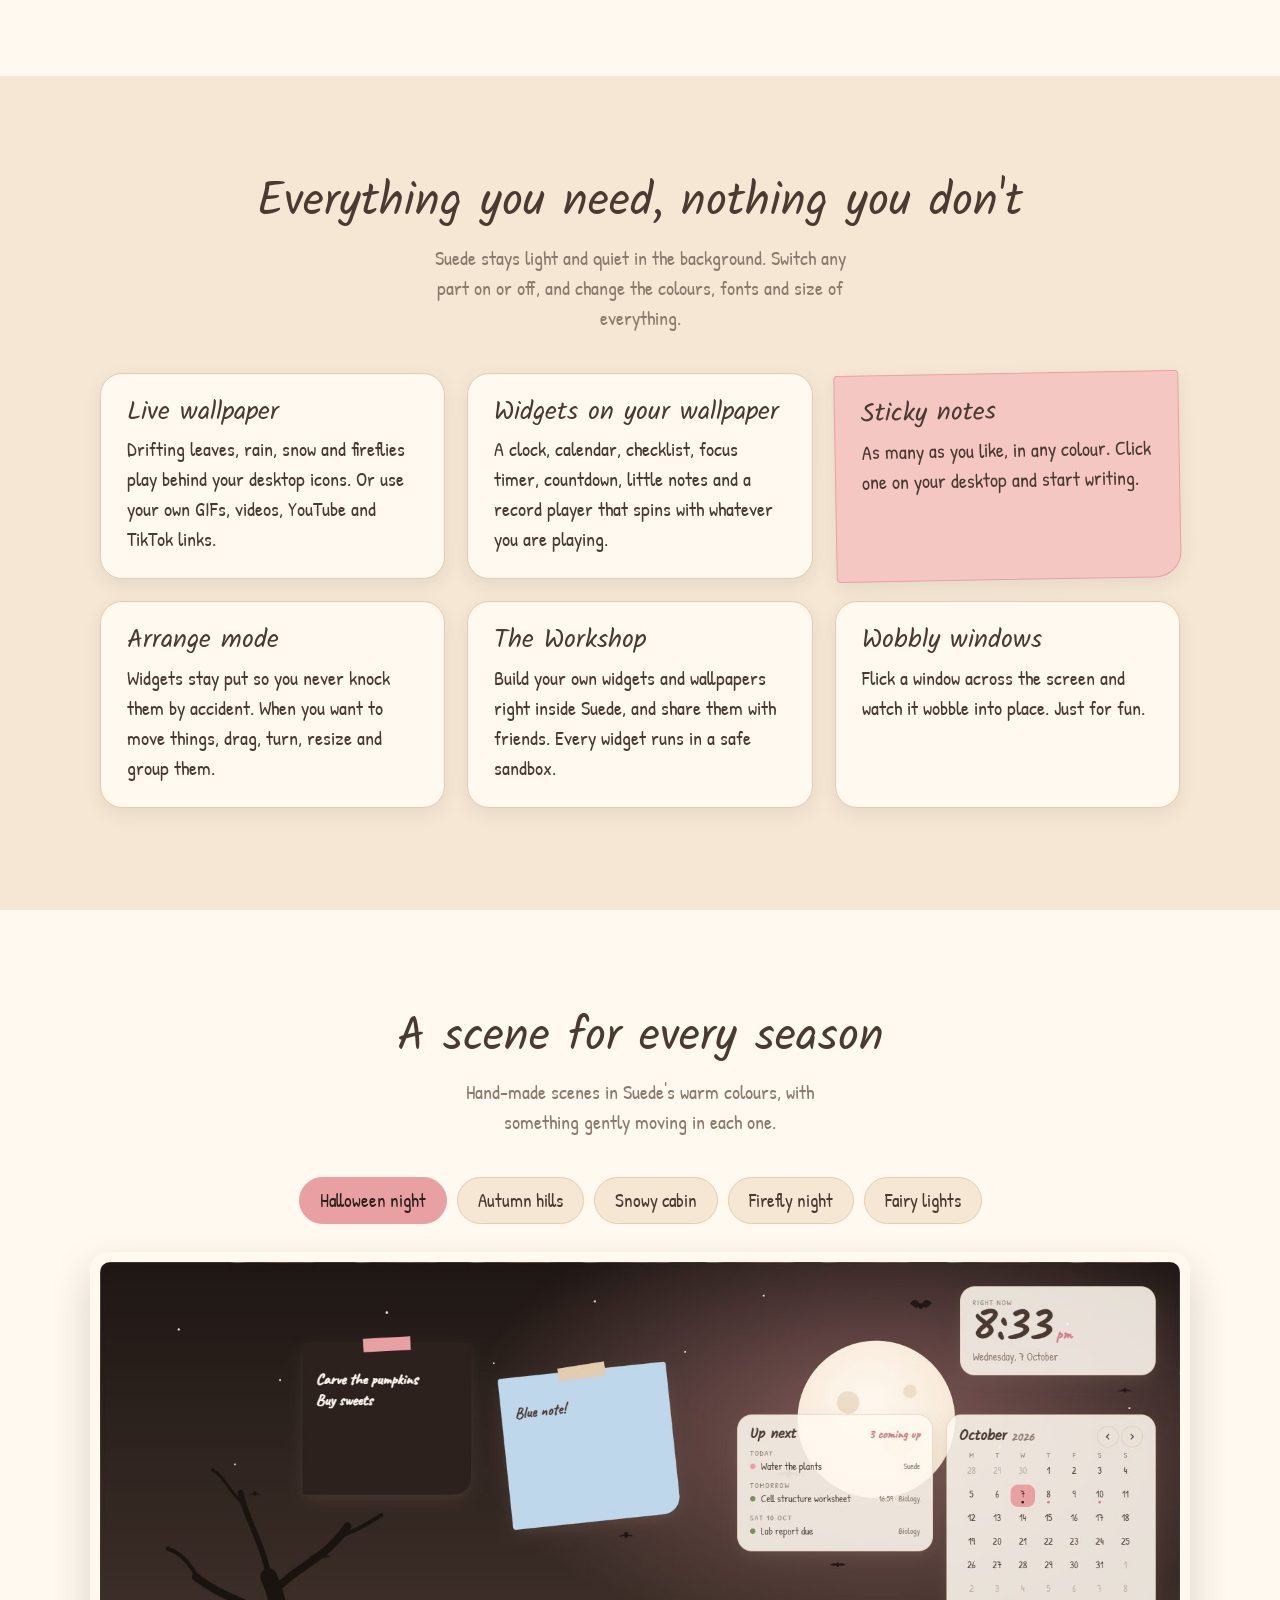
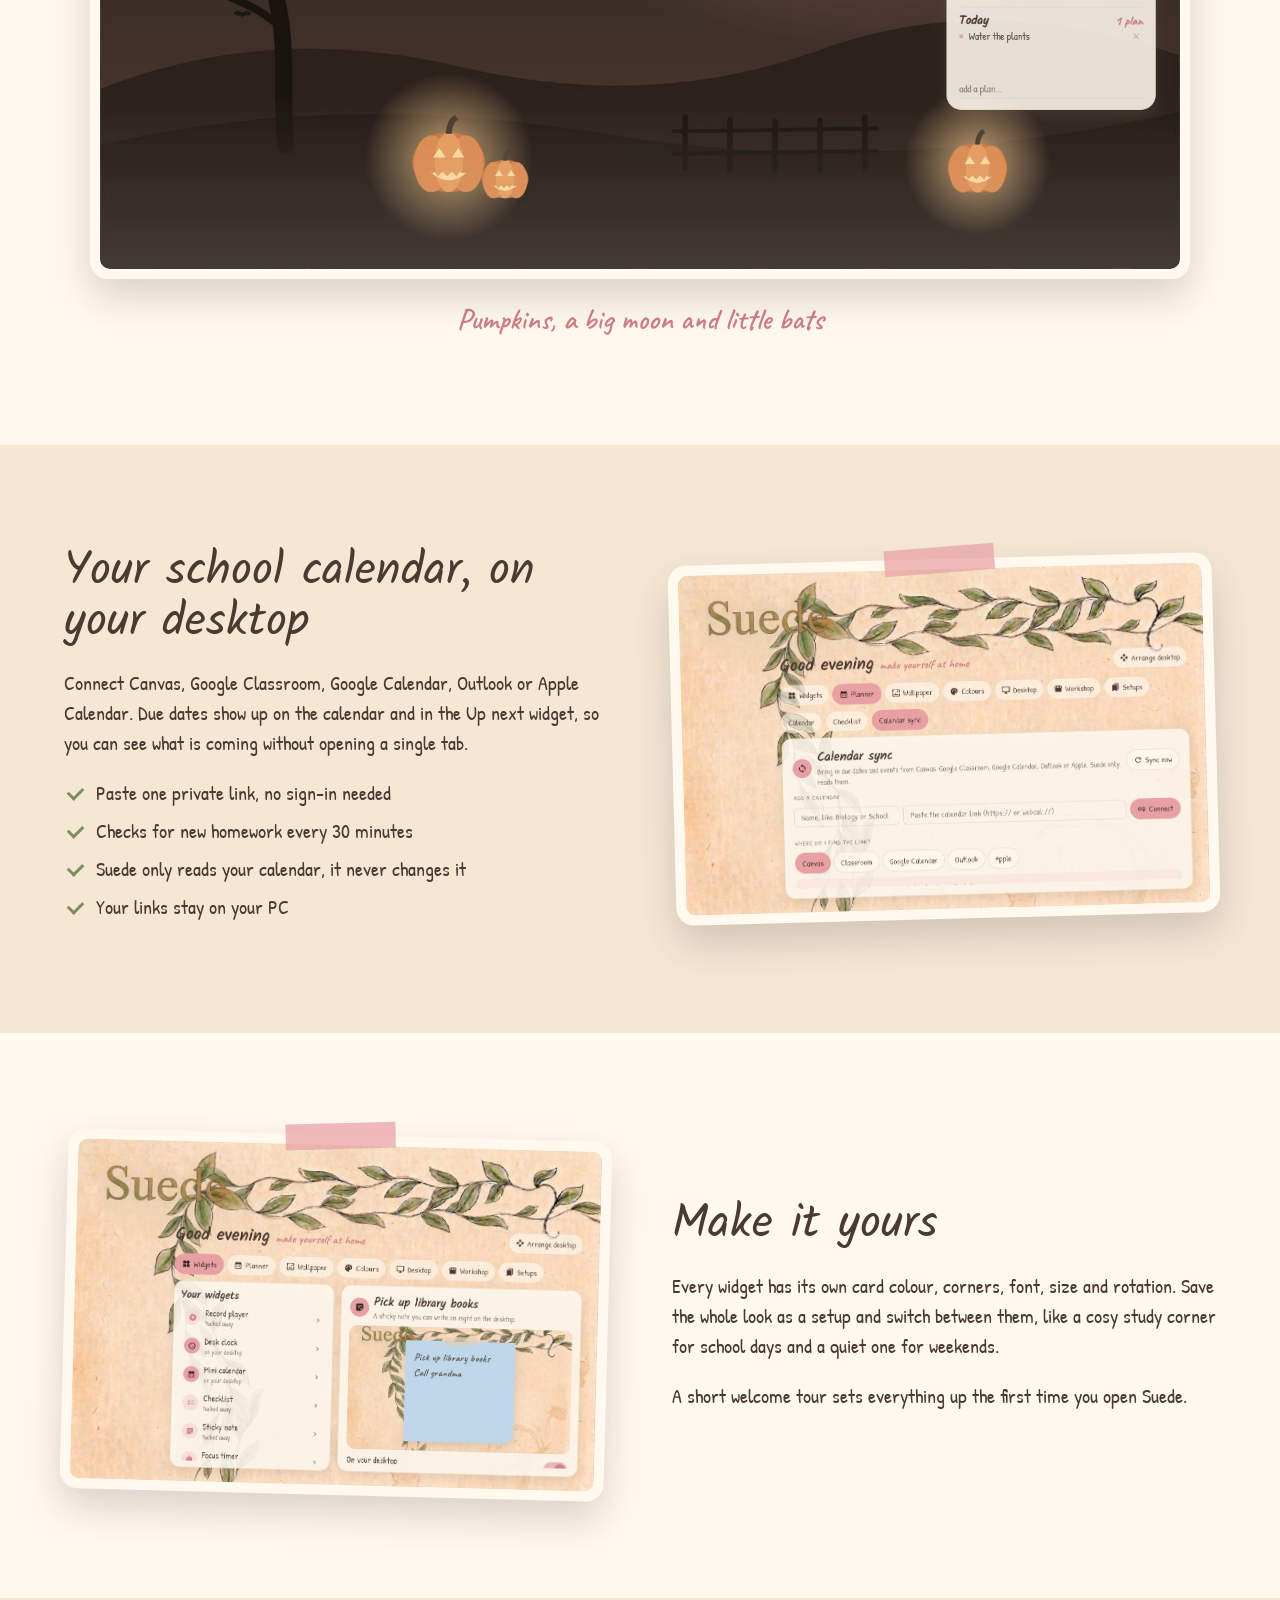
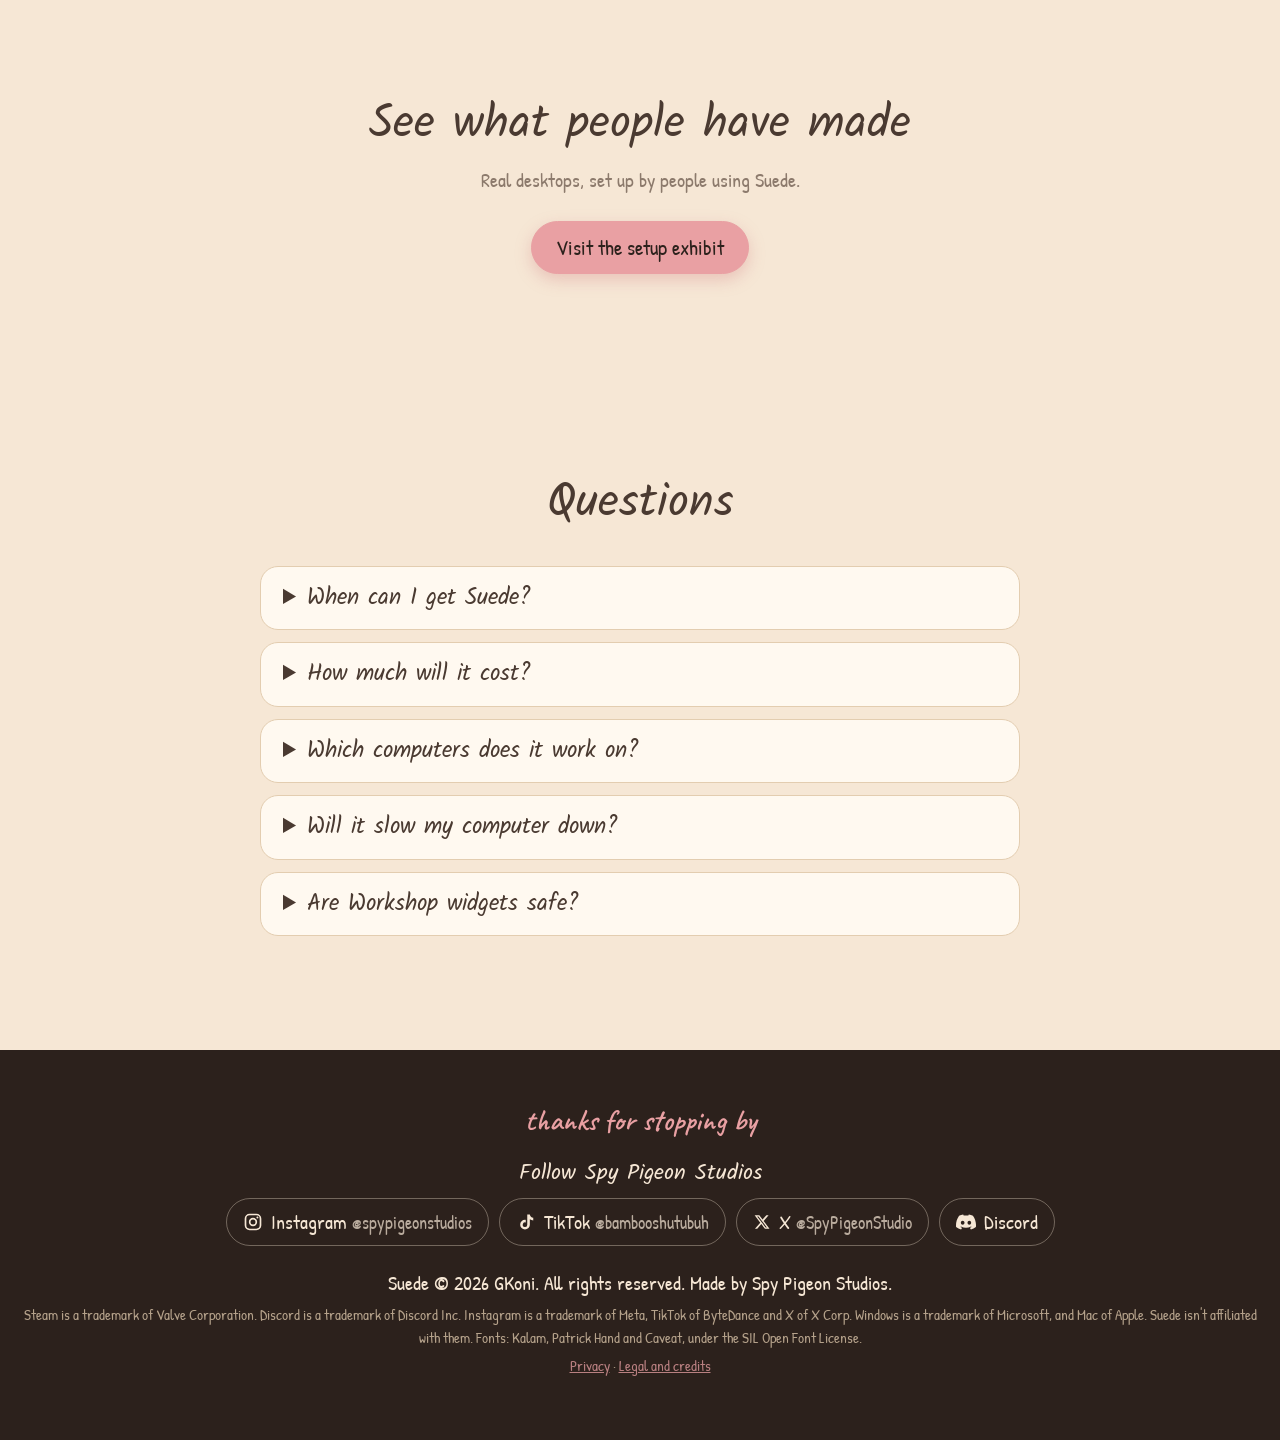
==== commit 5e07bc0b: "Add Instagram, TikTok and X links Every page gets small Instagram, TikTok and X buttons in the top b" ====
--- a/index.html
+++ b/index.html
@@ -15,6 +15,11 @@
     <link rel="icon" href="favicon.ico">
     <link rel="apple-touch-icon" href="images/icon-180.png">
     <link rel="stylesheet" href="style.css">
+    <script type="application/ld+json">
+    {"@context": "https://schema.org", "@type": "Organization", "name": "Spy Pigeon Studios", "url": "https://spypigeonstudios.com/",
+     "logo": "https://spypigeonstudios.com/images/icon-180.png",
+     "sameAs": ["https://www.instagram.com/spypigeonstudios/", "https://www.tiktok.com/@bambooshutubuh", "https://x.com/SpyPigeonStudio", "https://discord.gg/Z22ZAXCTtA"]}
+    </script>
 </head>
 <body>
     <header class="top">
@@ -34,6 +39,11 @@
             <svg viewBox="0 0 24 24" width="20" height="20" aria-hidden="true"><path fill="currentColor" d="M20.3 4.4A19.6 19.6 0 0 0 15.4 3l-.6 1.3a18.3 18.3 0 0 0-5.6 0L8.6 3a19.5 19.5 0 0 0-4.9 1.4C.6 9-.3 13.5.1 18a19.8 19.8 0 0 0 6 3l1.3-2.1c-.7-.3-1.4-.6-2-1l.5-.4a14 14 0 0 0 12.2 0l.5.4c-.6.4-1.3.7-2 1l1.3 2.1a19.7 19.7 0 0 0 6-3c.5-5.2-.8-9.7-3.6-13.6ZM8 15.3c-1.2 0-2.2-1.1-2.2-2.4s1-2.4 2.2-2.4 2.2 1.1 2.2 2.4-1 2.4-2.2 2.4Zm8 0c-1.2 0-2.2-1.1-2.2-2.4s1-2.4 2.2-2.4 2.2 1.1 2.2 2.4-1 2.4-2.2 2.4Z"/></svg>
             <span>Join our Discord</span>
         </a>
+        <span class="socials">
+            <a class="social" href="https://www.instagram.com/spypigeonstudios/" target="_blank" rel="noopener me" aria-label="Spy Pigeon Studios on Instagram" title="Instagram"><svg viewBox="0 0 24 24" width="20" height="20" aria-hidden="true"><rect x="3" y="3" width="18" height="18" rx="5" fill="none" stroke="currentColor" stroke-width="2"/><circle cx="12" cy="12" r="4" fill="none" stroke="currentColor" stroke-width="2"/><circle cx="17.3" cy="6.7" r="1.2" fill="currentColor"/></svg></a>
+            <a class="social" href="https://www.tiktok.com/@bambooshutubuh" target="_blank" rel="noopener me" aria-label="Spy Pigeon Studios on TikTok" title="TikTok"><svg viewBox="0 0 24 24" width="20" height="20" aria-hidden="true"><path fill="currentColor" d="M16.6 3c.4 2.2 1.9 3.8 4.1 4v3.1a7.6 7.6 0 0 1-4.1-1.3v6.4a5.8 5.8 0 1 1-5.8-5.8c.3 0 .6 0 .9.1v3.2a2.7 2.7 0 1 0 1.8 2.5V3h3.1Z"/></svg></a>
+            <a class="social" href="https://x.com/SpyPigeonStudio" target="_blank" rel="noopener me" aria-label="Spy Pigeon Studios on X" title="X"><svg viewBox="0 0 24 24" width="18" height="18" aria-hidden="true"><path fill="currentColor" d="M17.8 3h3l-6.6 7.6L22 21h-6.1l-4.8-6.3L5.6 21h-3l7.1-8.1L2.2 3h6.2l4.3 5.7L17.8 3Zm-1 16.2h1.7L7.3 4.7H5.5l11.3 14.5Z"/></svg></a>
+        </span>
         <span class="studio">by Spy Pigeon Studios</span>
     </header>
 
@@ -230,8 +240,15 @@
 
     <footer>
         <p class="script">thanks for stopping by</p>
+        <p class="follow-title">Follow Spy Pigeon Studios</p>
+        <ul class="follow">
+            <li><a href="https://www.instagram.com/spypigeonstudios/" target="_blank" rel="noopener me" aria-label="Spy Pigeon Studios on Instagram"><svg viewBox="0 0 24 24" width="20" height="20" aria-hidden="true"><rect x="3" y="3" width="18" height="18" rx="5" fill="none" stroke="currentColor" stroke-width="2"/><circle cx="12" cy="12" r="4" fill="none" stroke="currentColor" stroke-width="2"/><circle cx="17.3" cy="6.7" r="1.2" fill="currentColor"/></svg><span>Instagram <span class="handle">@spypigeonstudios</span></span></a></li>
+            <li><a href="https://www.tiktok.com/@bambooshutubuh" target="_blank" rel="noopener me" aria-label="Spy Pigeon Studios on TikTok"><svg viewBox="0 0 24 24" width="20" height="20" aria-hidden="true"><path fill="currentColor" d="M16.6 3c.4 2.2 1.9 3.8 4.1 4v3.1a7.6 7.6 0 0 1-4.1-1.3v6.4a5.8 5.8 0 1 1-5.8-5.8c.3 0 .6 0 .9.1v3.2a2.7 2.7 0 1 0 1.8 2.5V3h3.1Z"/></svg><span>TikTok <span class="handle">@bambooshutubuh</span></span></a></li>
+            <li><a href="https://x.com/SpyPigeonStudio" target="_blank" rel="noopener me" aria-label="Spy Pigeon Studios on X"><svg viewBox="0 0 24 24" width="18" height="18" aria-hidden="true"><path fill="currentColor" d="M17.8 3h3l-6.6 7.6L22 21h-6.1l-4.8-6.3L5.6 21h-3l7.1-8.1L2.2 3h6.2l4.3 5.7L17.8 3Zm-1 16.2h1.7L7.3 4.7H5.5l11.3 14.5Z"/></svg><span>X <span class="handle">@SpyPigeonStudio</span></span></a></li>
+            <li><a href="https://discord.gg/Z22ZAXCTtA" target="_blank" rel="noopener" aria-label="Spy Pigeon Studios on Discord"><svg viewBox="0 0 24 24" width="20" height="20" aria-hidden="true"><path fill="currentColor" d="M20.3 4.4A19.6 19.6 0 0 0 15.4 3l-.6 1.3a18.3 18.3 0 0 0-5.6 0L8.6 3a19.5 19.5 0 0 0-4.9 1.4C.6 9-.3 13.5.1 18a19.8 19.8 0 0 0 6 3l1.3-2.1c-.7-.3-1.4-.6-2-1l.5-.4a14 14 0 0 0 12.2 0l.5.4c-.6.4-1.3.7-2 1l1.3 2.1a19.7 19.7 0 0 0 6-3c.5-5.2-.8-9.7-3.6-13.6ZM8 15.3c-1.2 0-2.2-1.1-2.2-2.4s1-2.4 2.2-2.4 2.2 1.1 2.2 2.4-1 2.4-2.2 2.4Zm8 0c-1.2 0-2.2-1.1-2.2-2.4s1-2.4 2.2-2.4 2.2 1.1 2.2 2.4-1 2.4-2.2 2.4Z"/></svg><span>Discord</span></a></li>
+        </ul>
         <p>Suede &copy; 2026 GKoni. All rights reserved. Made by Spy Pigeon Studios.</p>
-        <p class="small">Steam is a trademark of Valve Corporation. Discord is a trademark of Discord Inc. Windows is a trademark of Microsoft, and Mac of Apple. Suede isn't affiliated with them. Fonts: Kalam, Patrick Hand and Caveat, under the SIL Open Font License.</p>
+        <p class="small">Steam is a trademark of Valve Corporation. Discord is a trademark of Discord Inc. Instagram is a trademark of Meta, TikTok of ByteDance and X of X Corp. Windows is a trademark of Microsoft, and Mac of Apple. Suede isn't affiliated with them. Fonts: Kalam, Patrick Hand and Caveat, under the SIL Open Font License.</p>
         <p class="small"><a href="privacy.html">Privacy</a> · <a href="legal.html">Legal and credits</a></p>
     </footer>
 
--- a/style.css
+++ b/style.css
@@ -285,6 +285,38 @@
 .fine-print { color: var(--muted); margin-top: 22px; }
 .actions .badge { text-decoration: none; }
 
+/* Socials */
+.socials { display: flex; gap: 6px; }
+.social {
+    display: inline-flex;
+    align-items: center;
+    justify-content: center;
+    width: 38px;
+    height: 38px;
+    border-radius: 50%;
+    color: var(--dark-patch);
+    background: rgba(255, 249, 240, 0.7);
+    border: 1px solid var(--shadow);
+    transition: transform 0.2s ease, background 0.2s ease;
+}
+.social:hover { background: var(--pink); border-color: var(--pink); color: var(--deep-brown); transform: translateY(-1px); }
+.social:focus-visible, .follow a:focus-visible { outline: 3px solid var(--pink-shadow); outline-offset: 3px; }
+.follow-title { font-family: "Kalam", cursive; font-size: 22px; margin: 14px 0 8px; }
+.follow { list-style: none; display: flex; flex-wrap: wrap; justify-content: center; gap: 10px; padding: 0; margin: 0 0 22px; }
+.follow a {
+    display: inline-flex;
+    align-items: center;
+    gap: 8px;
+    padding: 8px 16px;
+    border-radius: 40px;
+    color: var(--cream);
+    text-decoration: none;
+    border: 1px solid rgba(246, 231, 213, 0.35);
+    transition: background 0.2s ease;
+}
+.follow a:hover { background: rgba(233, 160, 163, 0.25); }
+.follow .handle { opacity: 0.7; font-size: 0.9em; }
+
 @media (max-width: 1180px) {
     .studio { display: none; }
 }
@@ -292,7 +324,7 @@
 @media (max-width: 860px) {
     .hero, .split { grid-template-columns: minmax(0, 1fr); }
     .split.flip > figure { order: 2; }
-    .top nav, .studio { display: none; }
+    .top nav, .studio, .socials { display: none; }
     .discord { margin-left: auto; font-size: 16px; padding: 6px 14px; }
     .lead { max-width: none; }
     .viewer .close { top: 8px; right: 8px; }
@@ -300,7 +332,7 @@
 
 @media (prefers-reduced-motion: reduce) {
     html { scroll-behavior: auto; }
-    .button, .polaroid, .discord, .get { transition: none; }
+    .button, .polaroid, .discord, .get, .social, .follow a { transition: none; }
     .tick-first.nudge { animation: none; }
 }
 
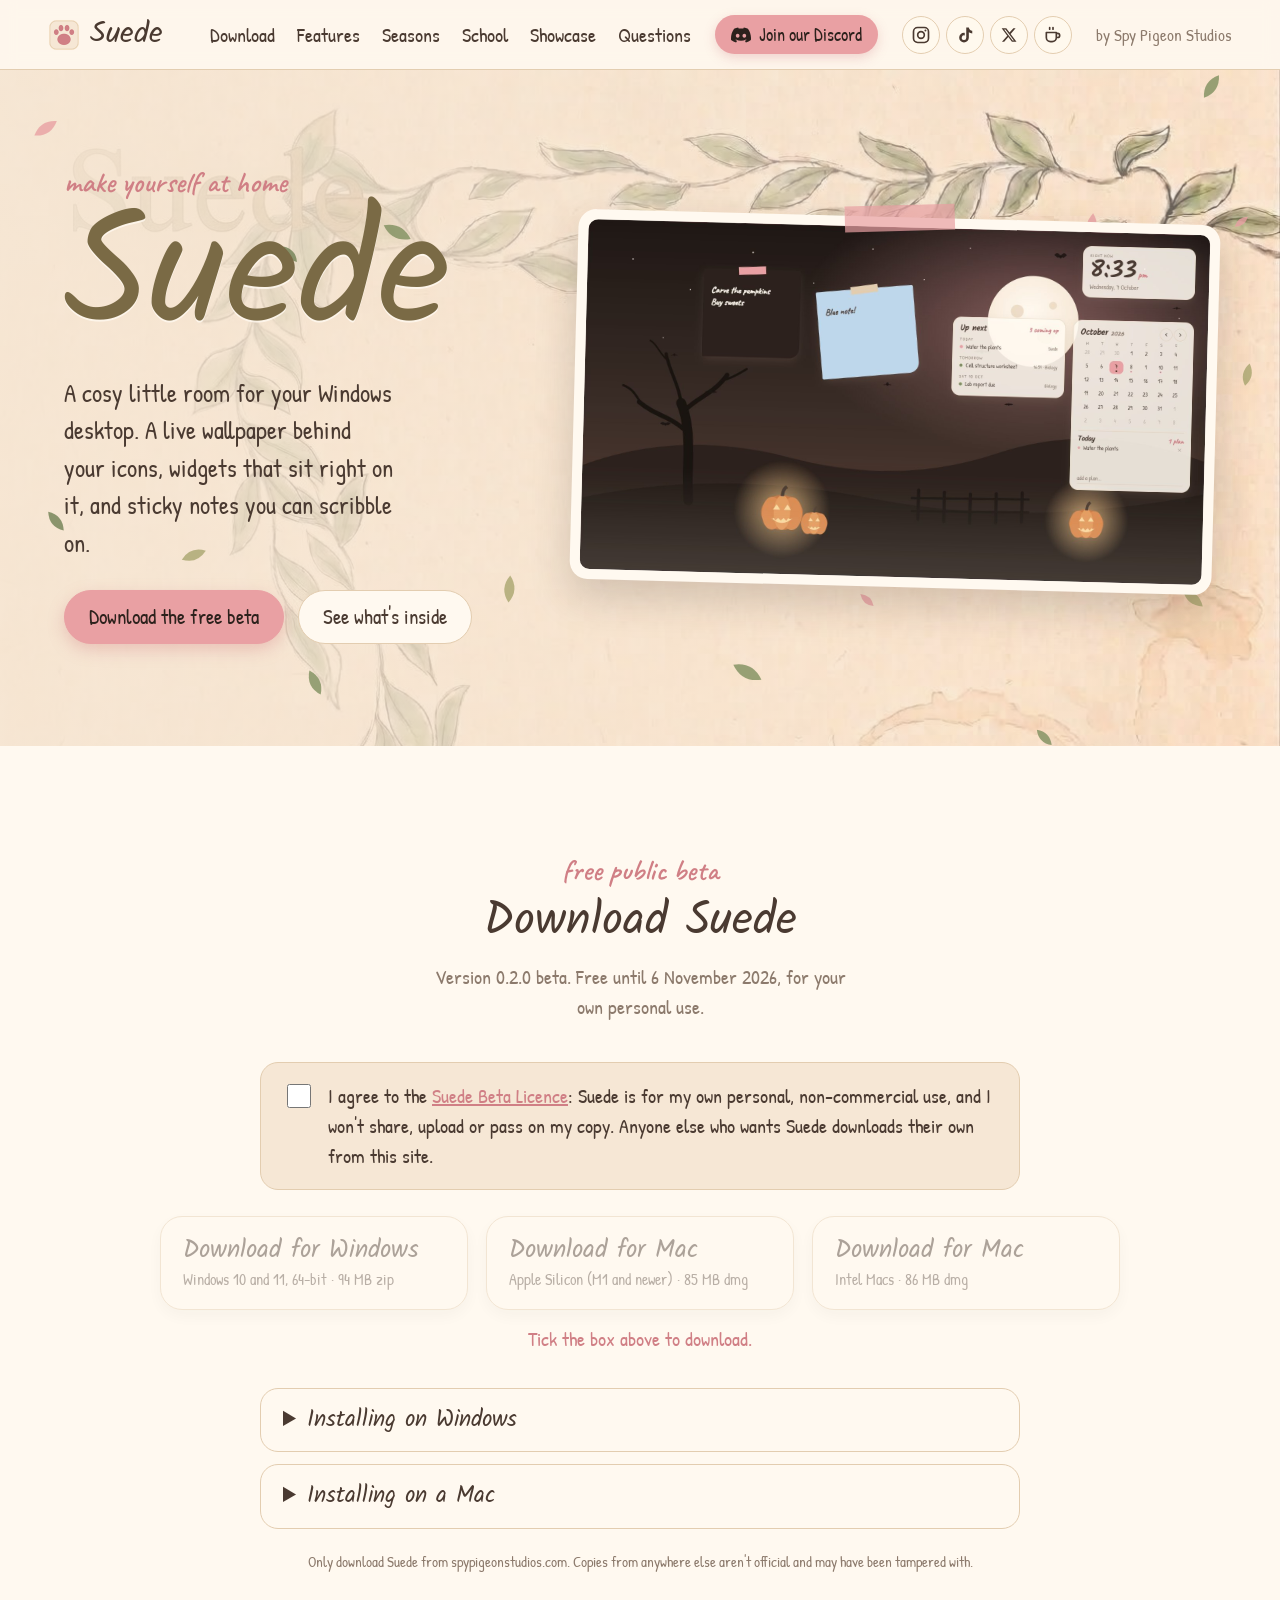
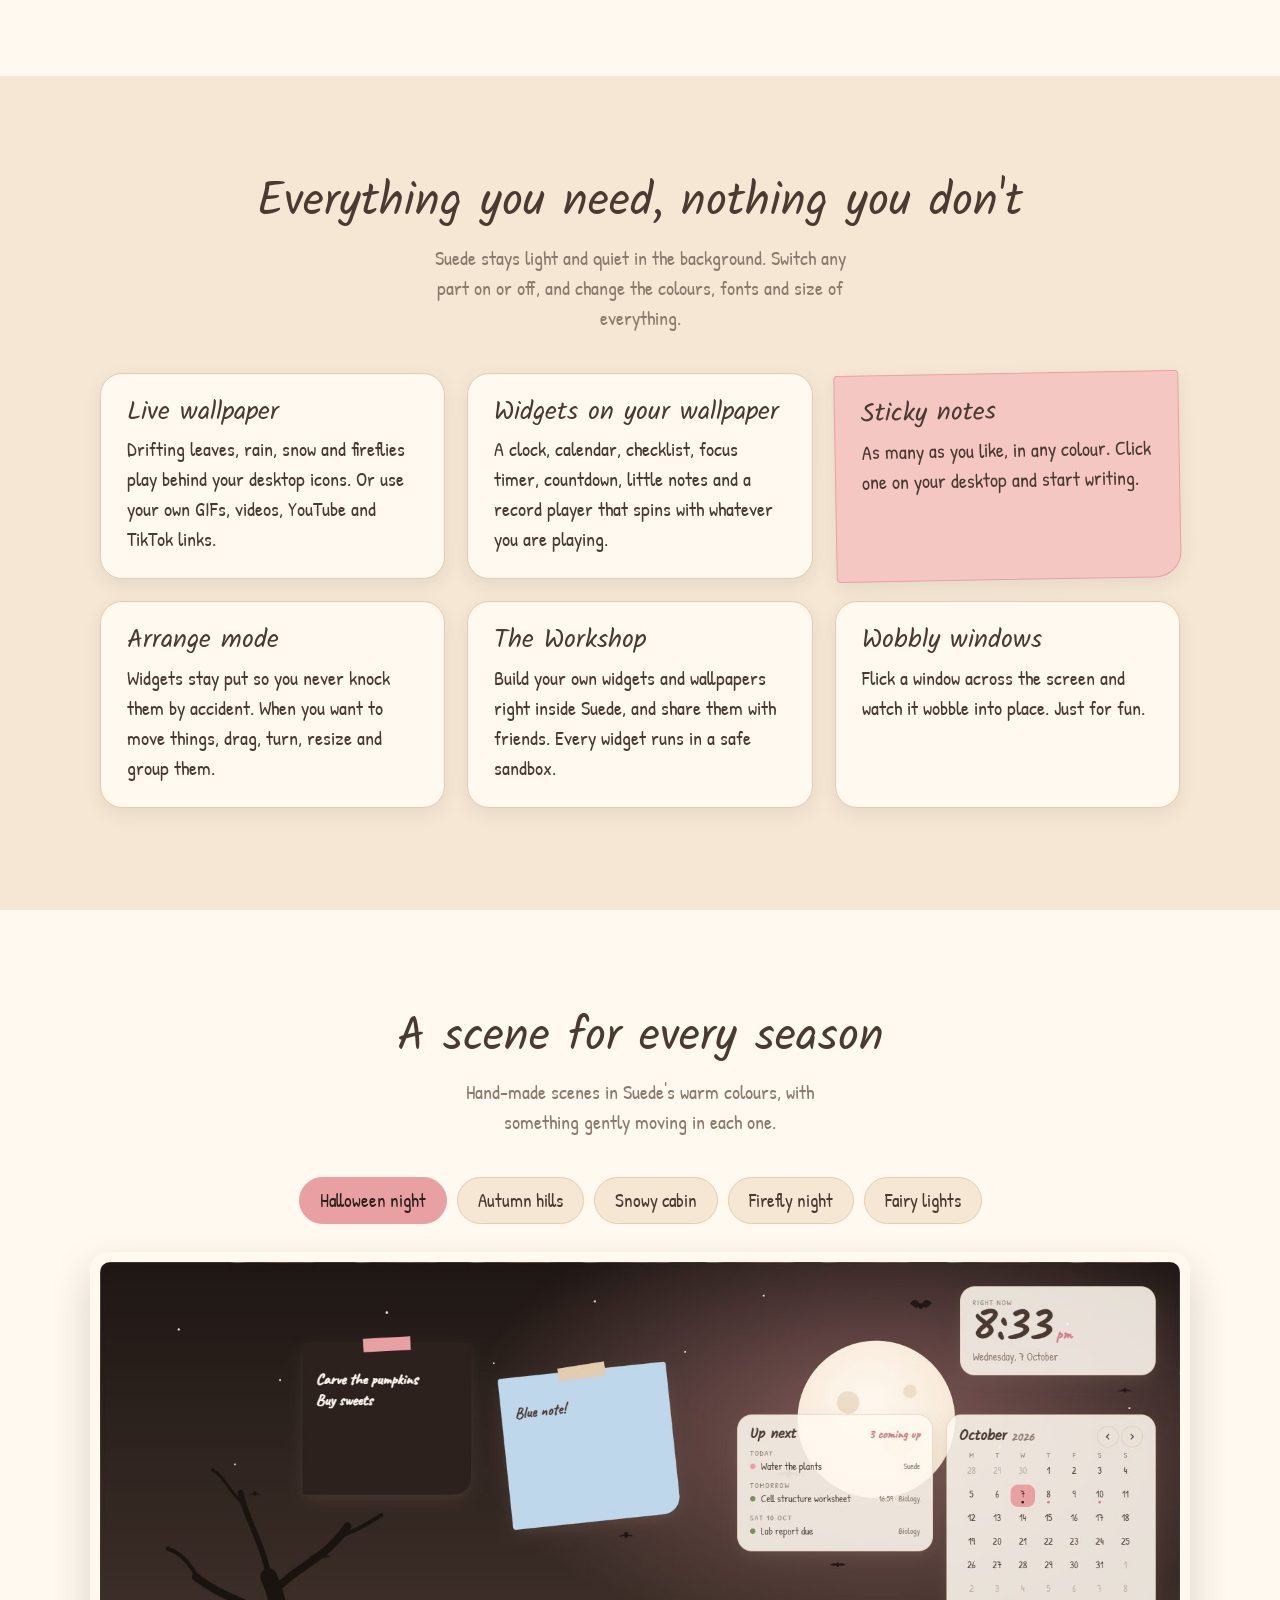
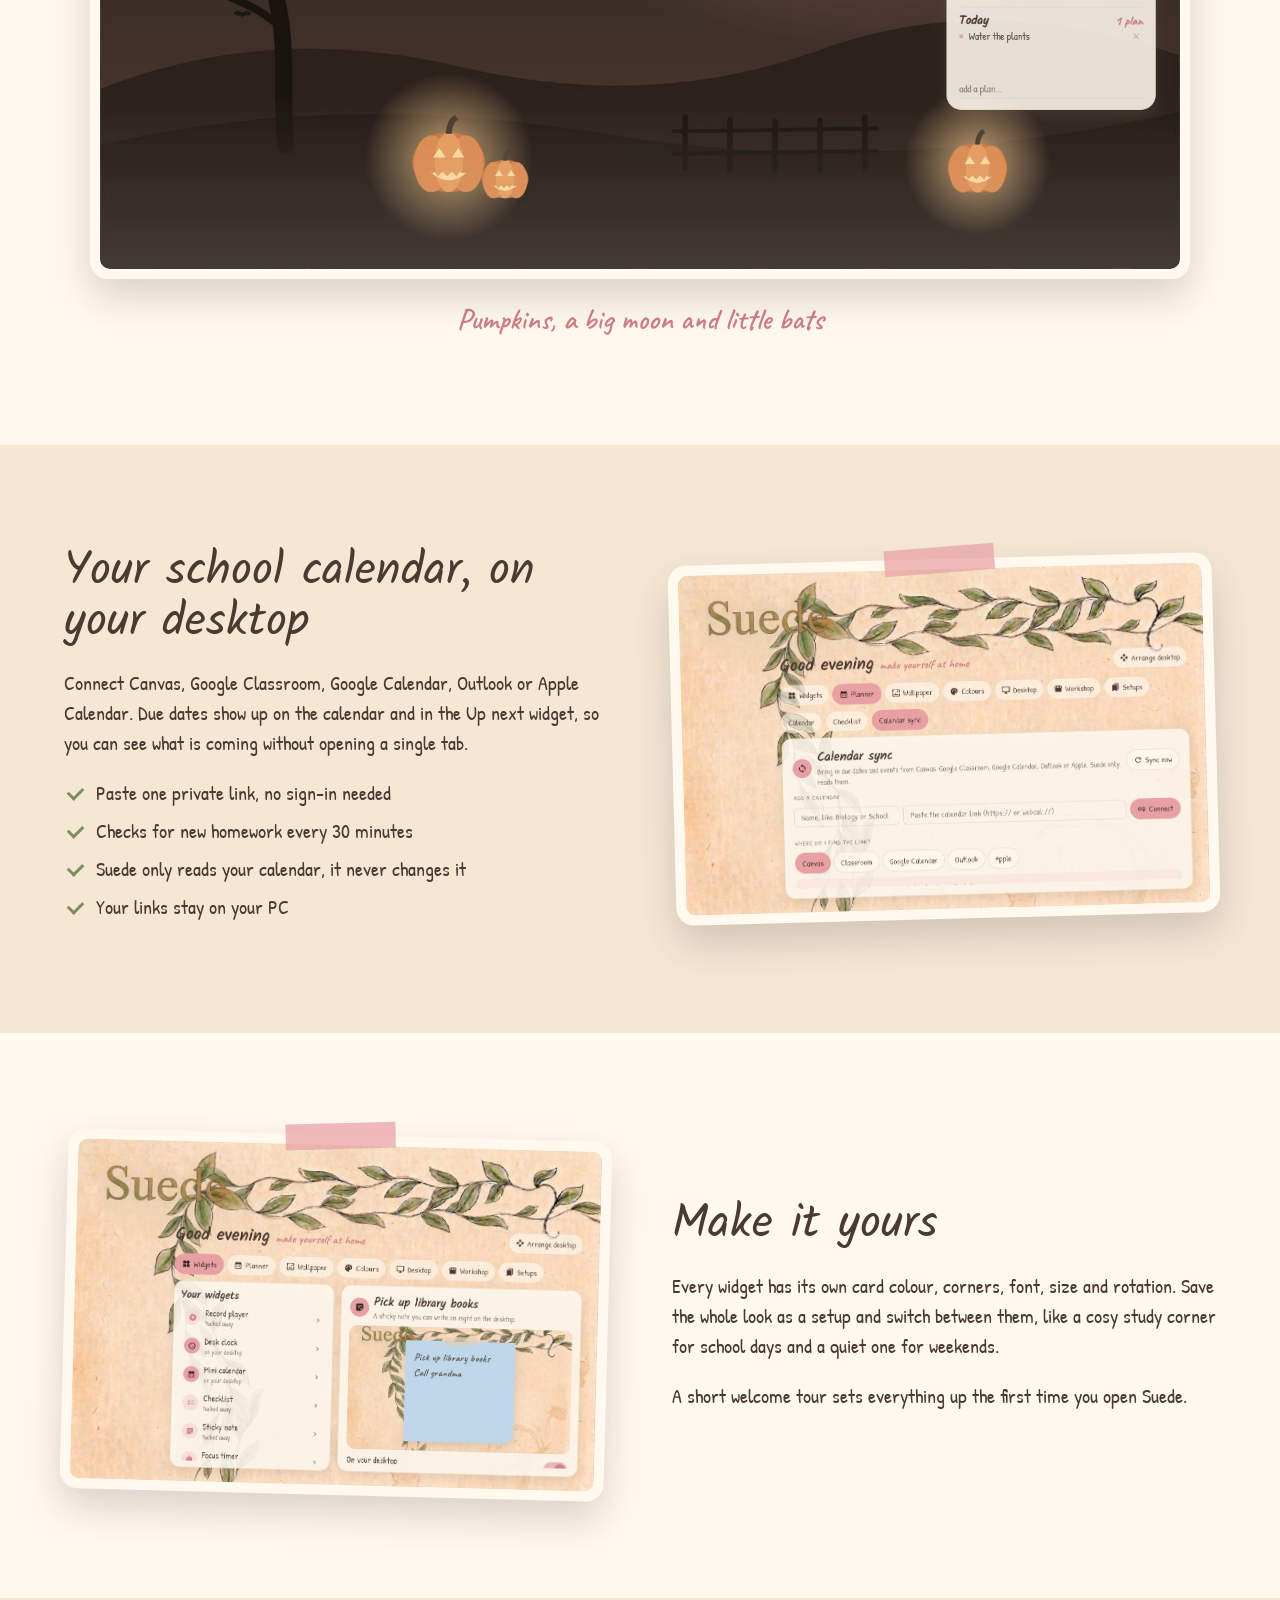
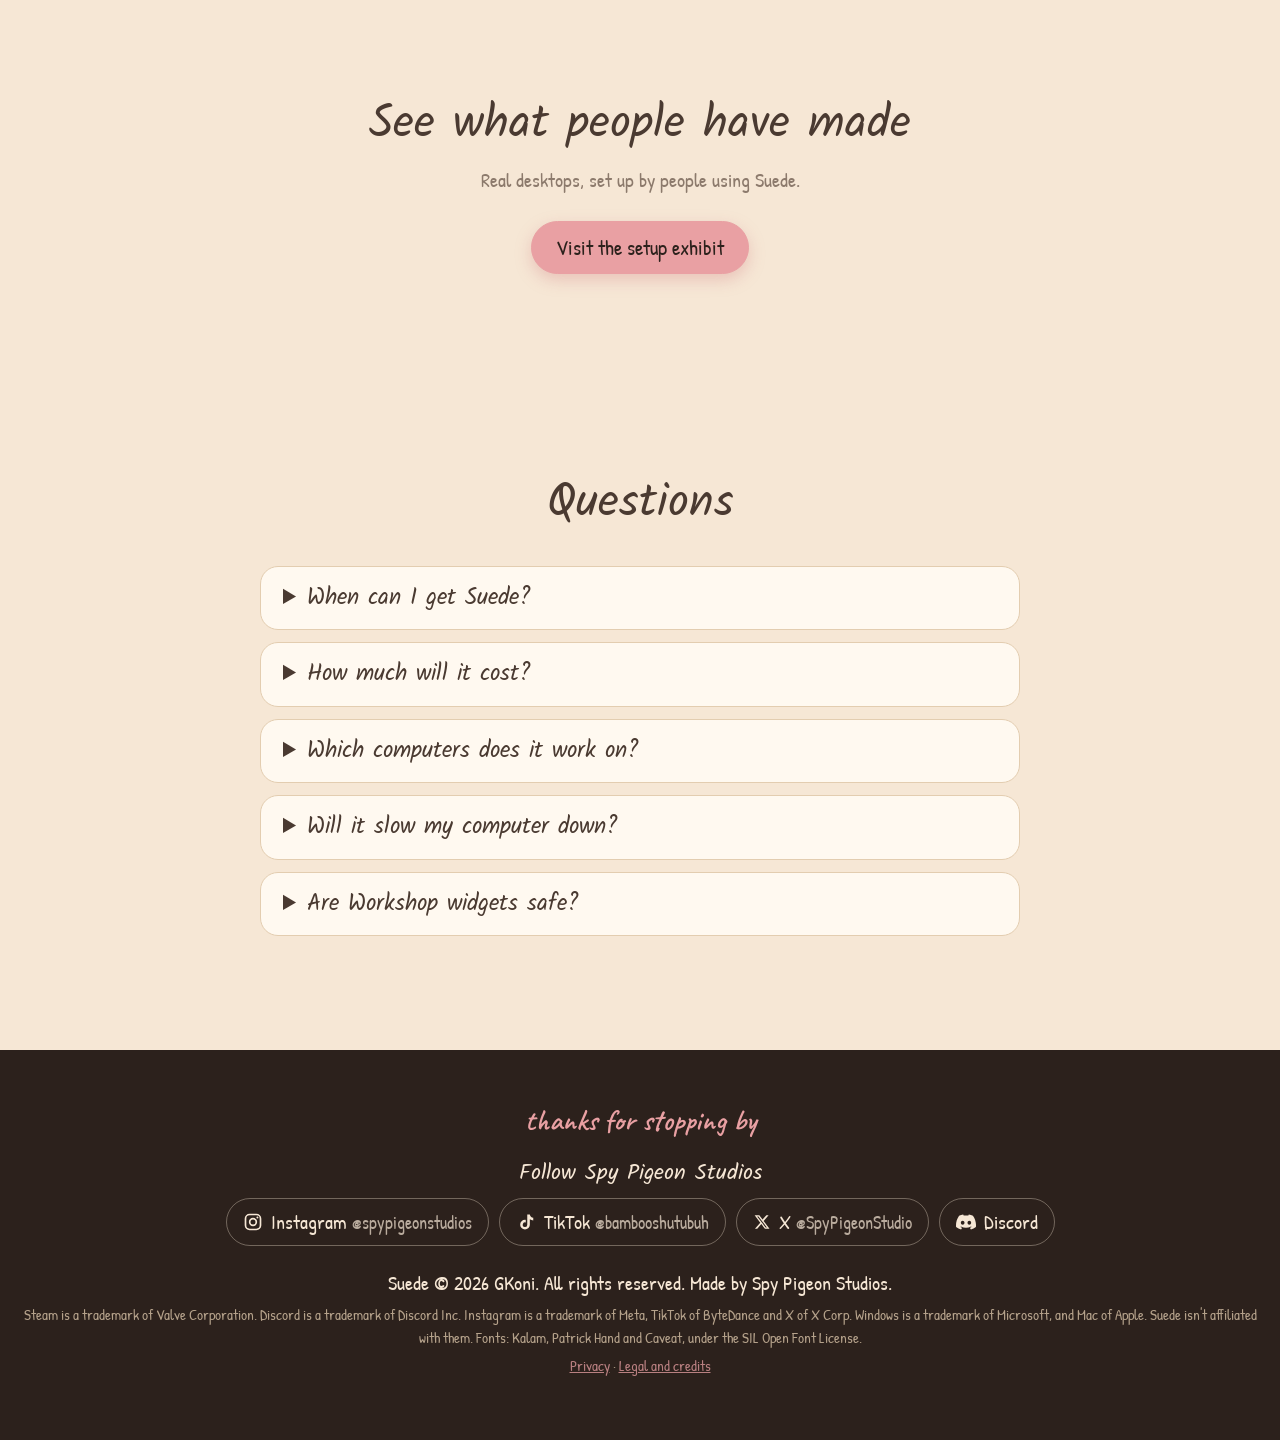
==== commit c4d0a8a8: "Add Buy Me a Coffee link with a coffee cup icon" ====
--- a/index.html
+++ b/index.html
@@ -43,6 +43,7 @@
             <a class="social" href="https://www.instagram.com/spypigeonstudios/" target="_blank" rel="noopener me" aria-label="Spy Pigeon Studios on Instagram" title="Instagram"><svg viewBox="0 0 24 24" width="20" height="20" aria-hidden="true"><rect x="3" y="3" width="18" height="18" rx="5" fill="none" stroke="currentColor" stroke-width="2"/><circle cx="12" cy="12" r="4" fill="none" stroke="currentColor" stroke-width="2"/><circle cx="17.3" cy="6.7" r="1.2" fill="currentColor"/></svg></a>
             <a class="social" href="https://www.tiktok.com/@bambooshutubuh" target="_blank" rel="noopener me" aria-label="Spy Pigeon Studios on TikTok" title="TikTok"><svg viewBox="0 0 24 24" width="20" height="20" aria-hidden="true"><path fill="currentColor" d="M16.6 3c.4 2.2 1.9 3.8 4.1 4v3.1a7.6 7.6 0 0 1-4.1-1.3v6.4a5.8 5.8 0 1 1-5.8-5.8c.3 0 .6 0 .9.1v3.2a2.7 2.7 0 1 0 1.8 2.5V3h3.1Z"/></svg></a>
             <a class="social" href="https://x.com/SpyPigeonStudio" target="_blank" rel="noopener me" aria-label="Spy Pigeon Studios on X" title="X"><svg viewBox="0 0 24 24" width="18" height="18" aria-hidden="true"><path fill="currentColor" d="M17.8 3h3l-6.6 7.6L22 21h-6.1l-4.8-6.3L5.6 21h-3l7.1-8.1L2.2 3h6.2l4.3 5.7L17.8 3Zm-1 16.2h1.7L7.3 4.7H5.5l11.3 14.5Z"/></svg></a>
+            <a class="social" href="https://buymeacoffee.com/spypigeonstudios" target="_blank" rel="noopener me" aria-label="Spy Pigeon Studios on Buy Me a Coffee" title="Buy Me a Coffee"><svg viewBox="0 0 24 24" width="20" height="20" aria-hidden="true"><path fill="none" stroke="currentColor" stroke-width="2" stroke-linecap="round" stroke-linejoin="round" d="M4 9h12v6a5 5 0 0 1-5 5H9a5 5 0 0 1-5-5V9Zm12 1h1.5a2.5 2.5 0 0 1 0 5H16M8 3v2m4-2v2"/></svg></a>
         </span>
         <span class="studio">by Spy Pigeon Studios</span>
     </header>
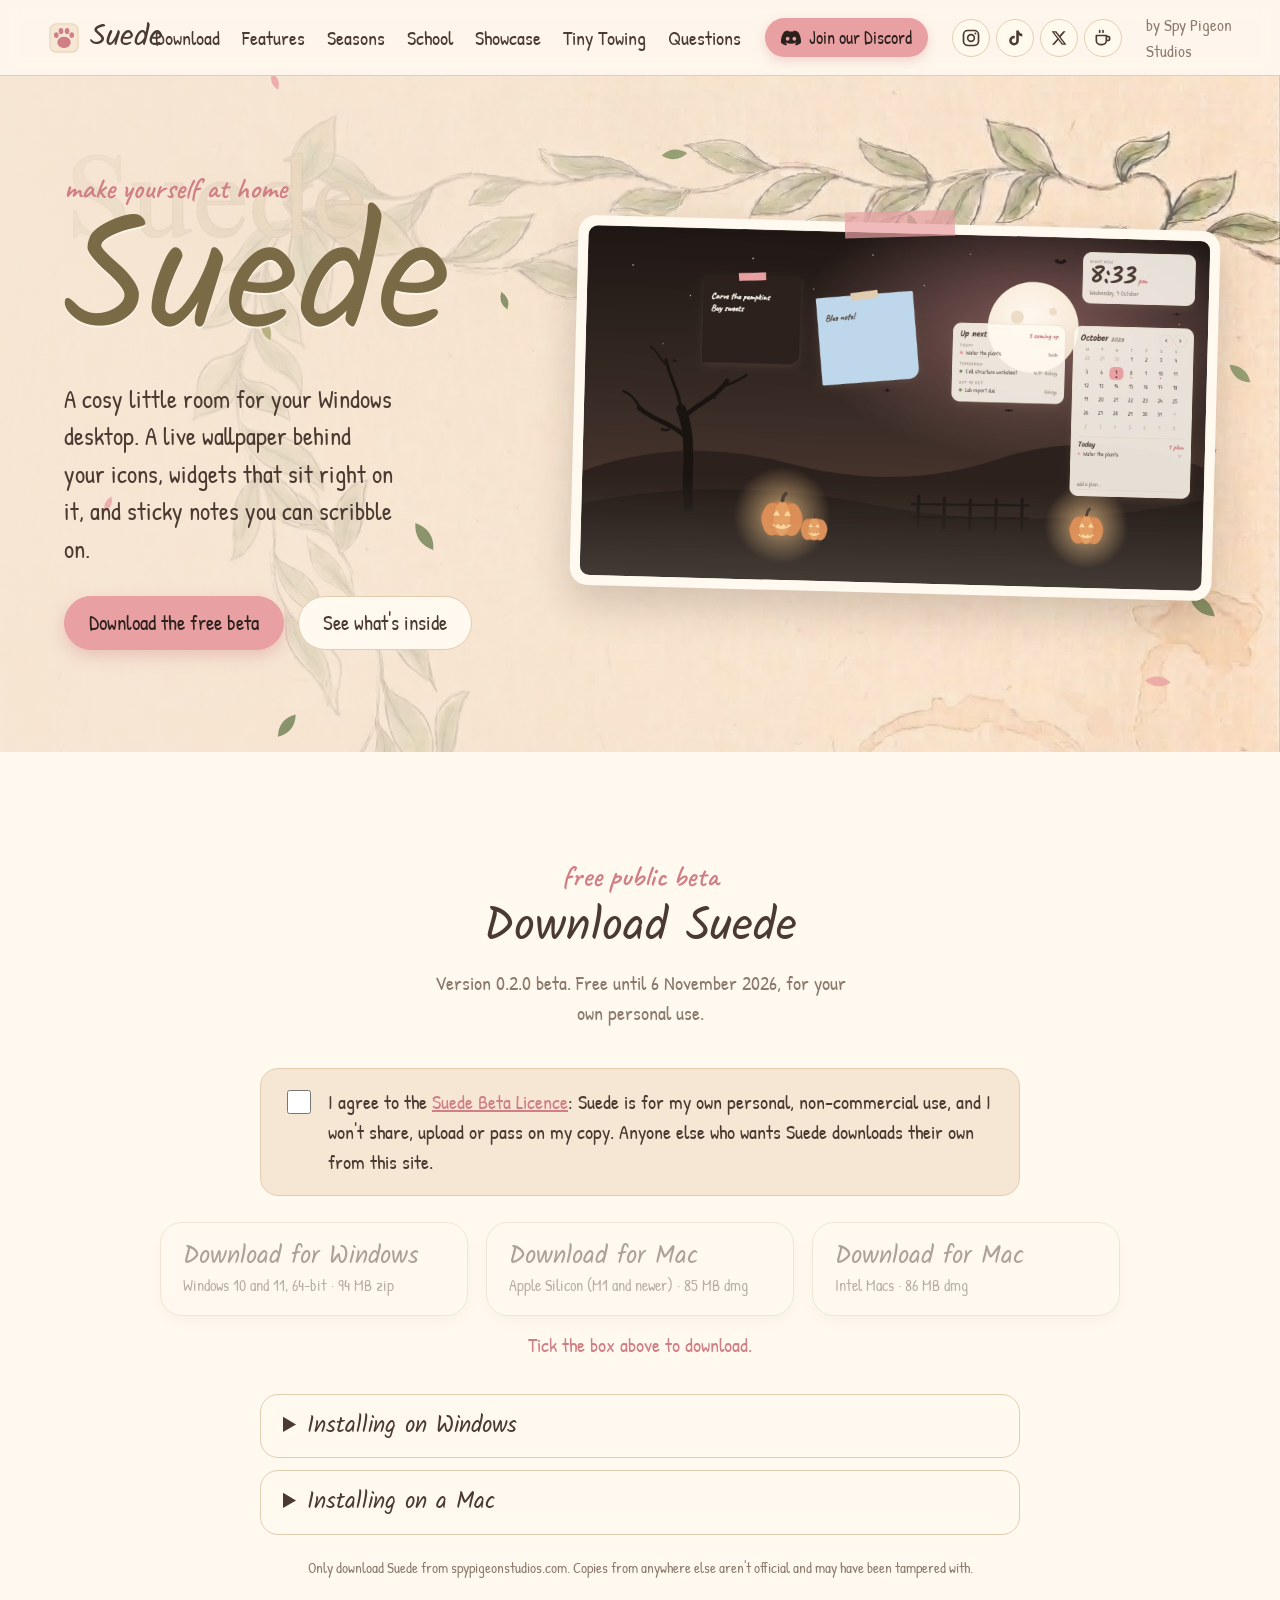
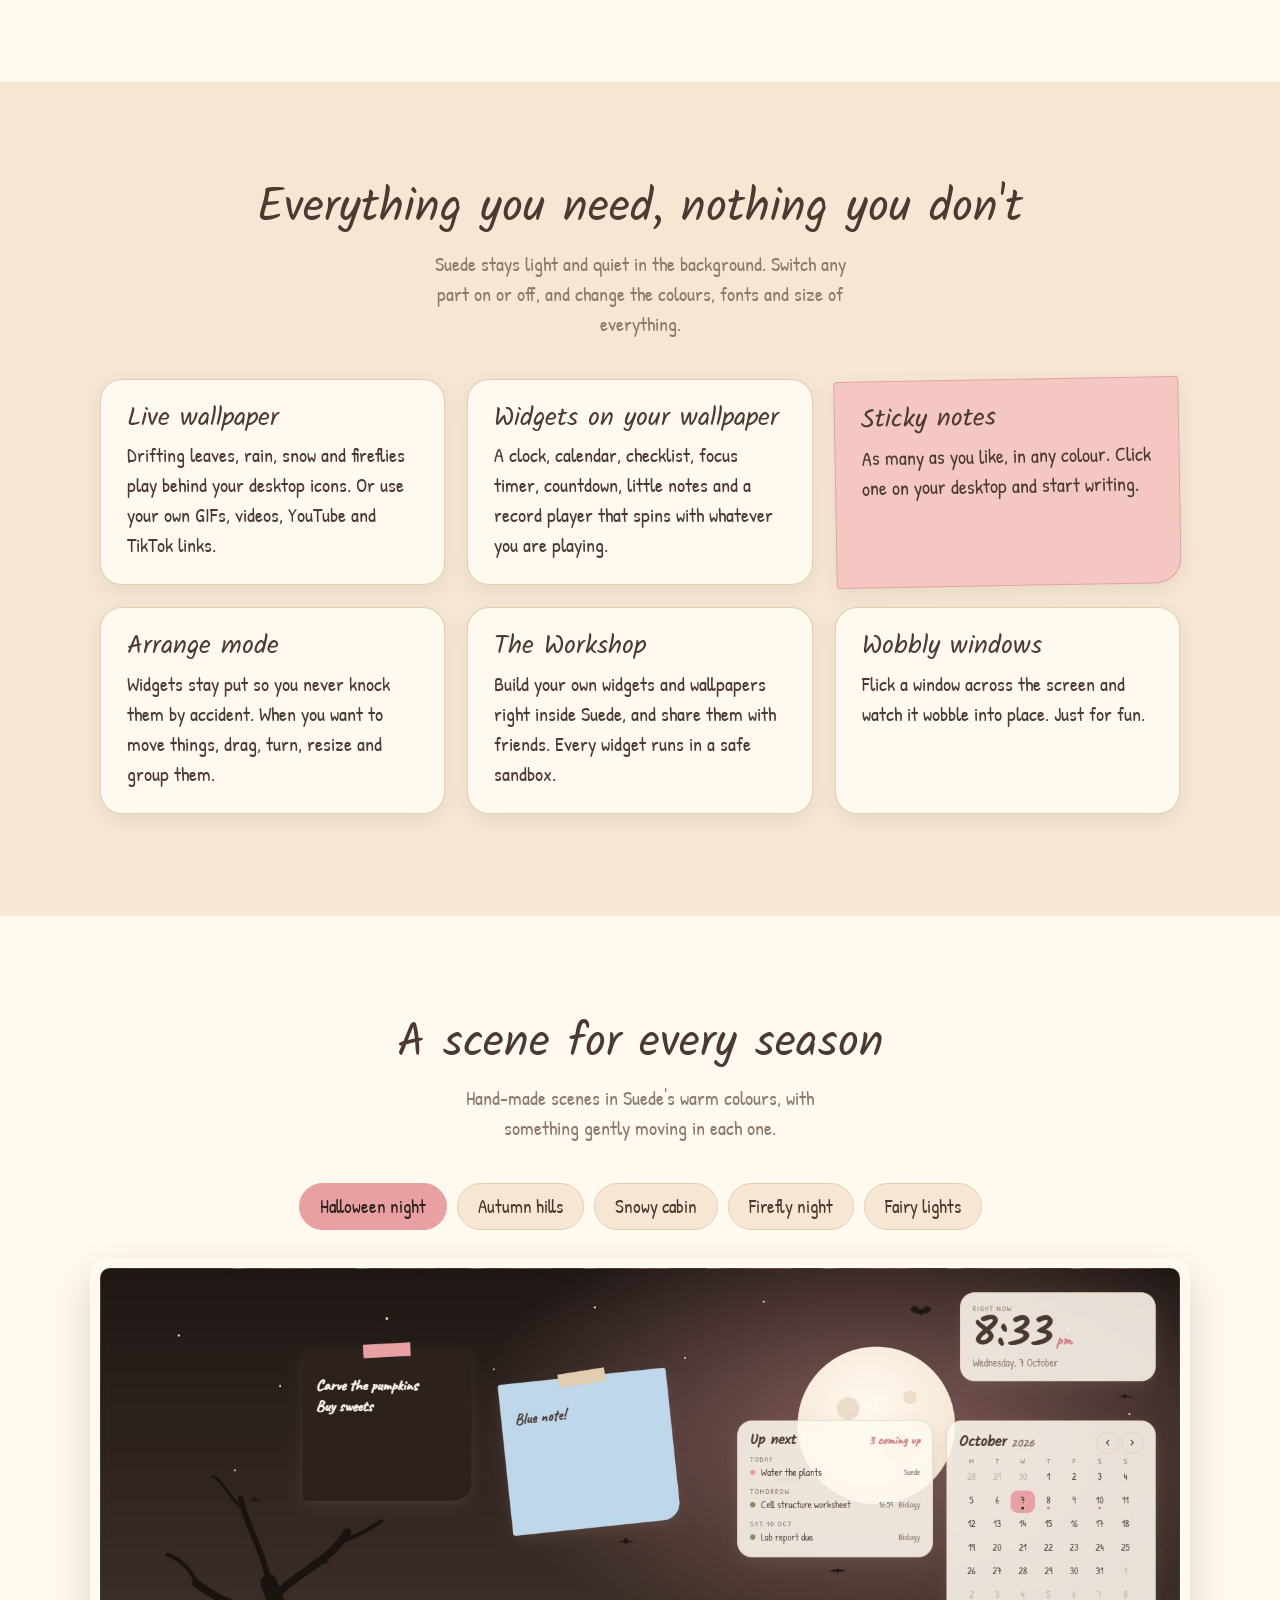
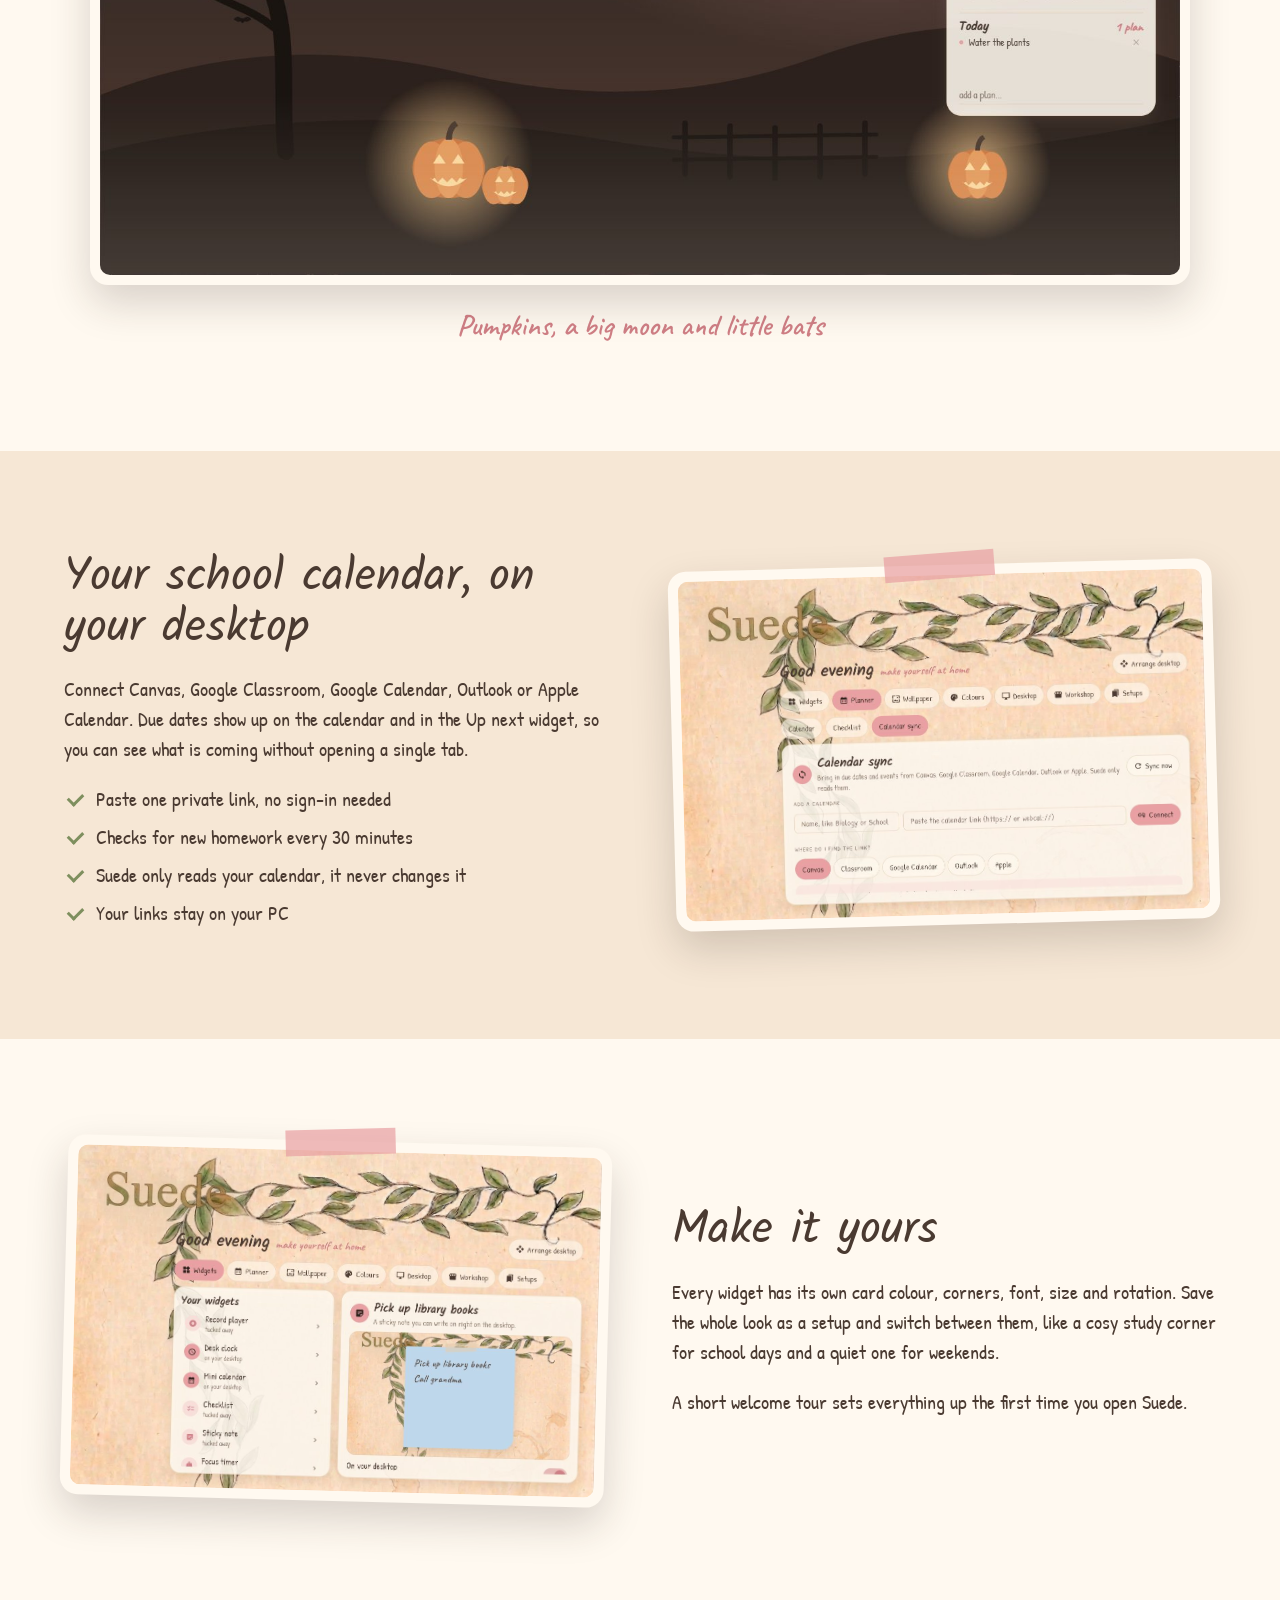
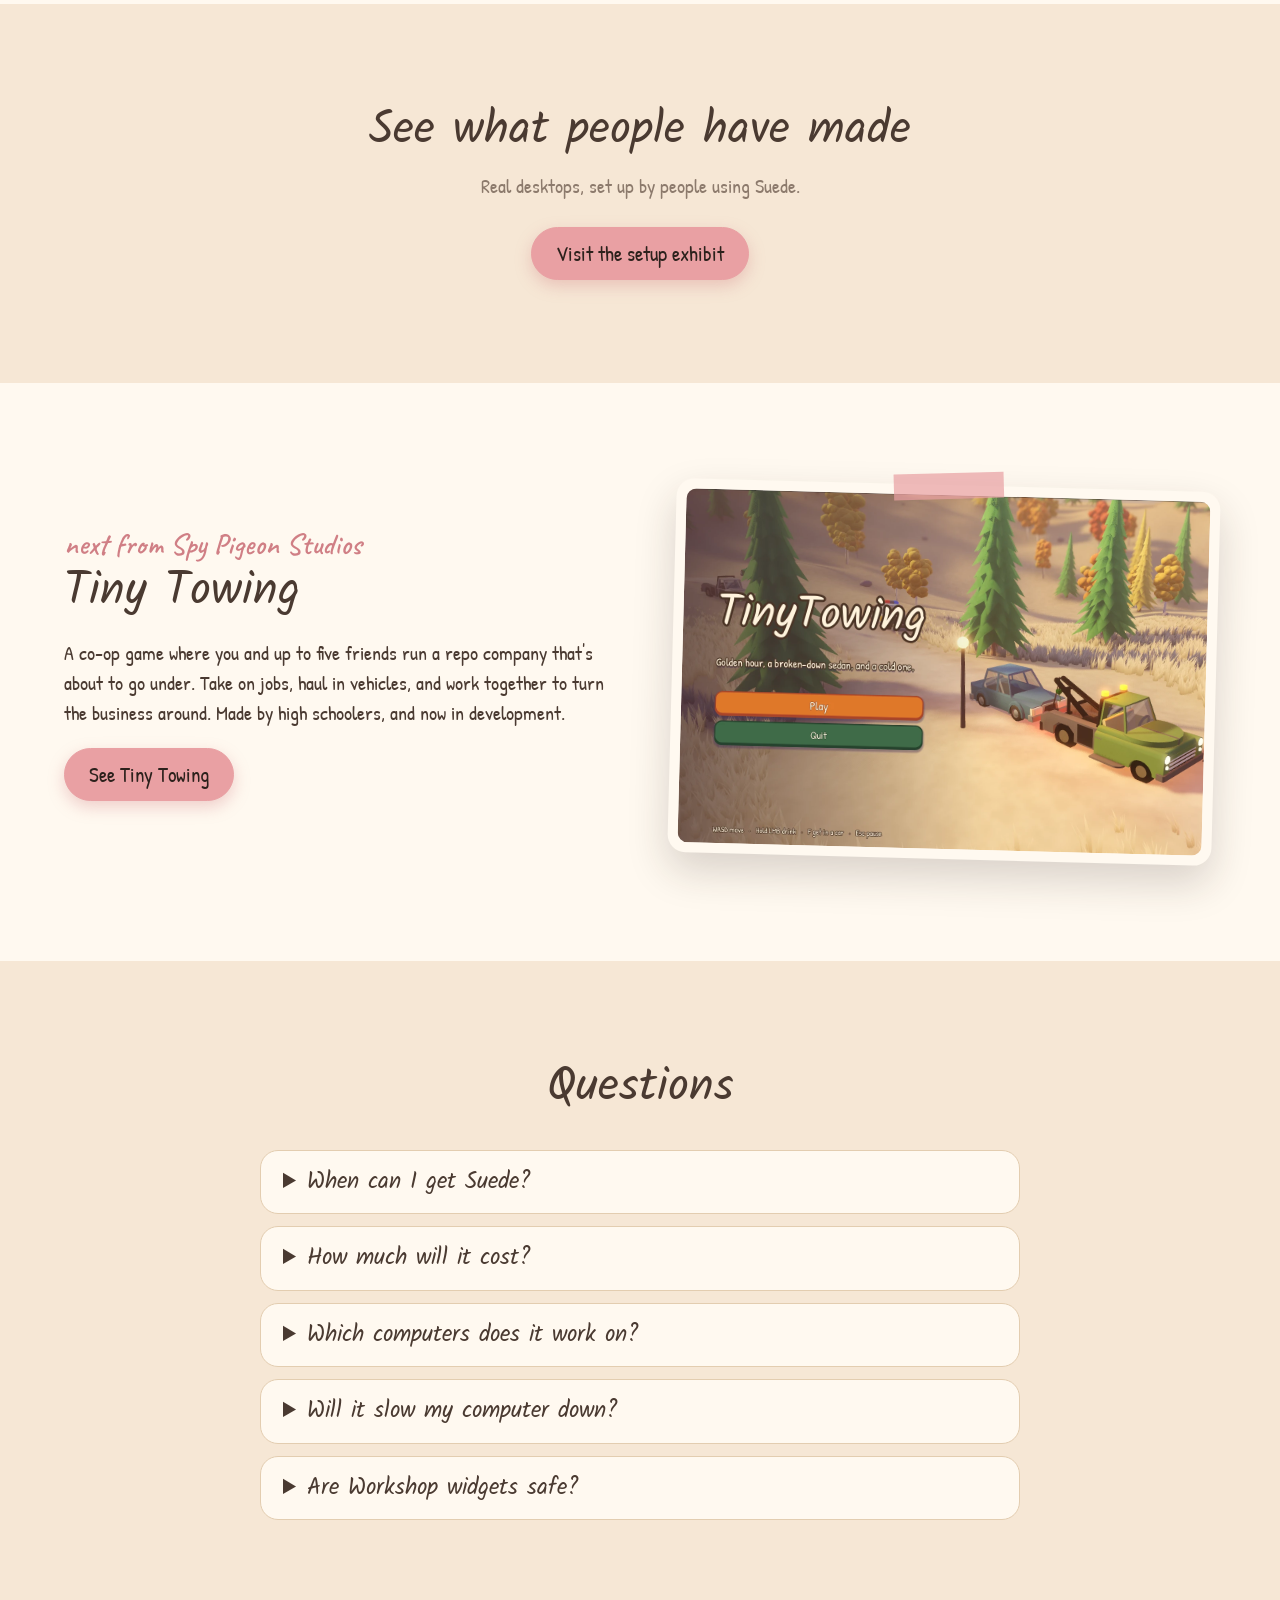
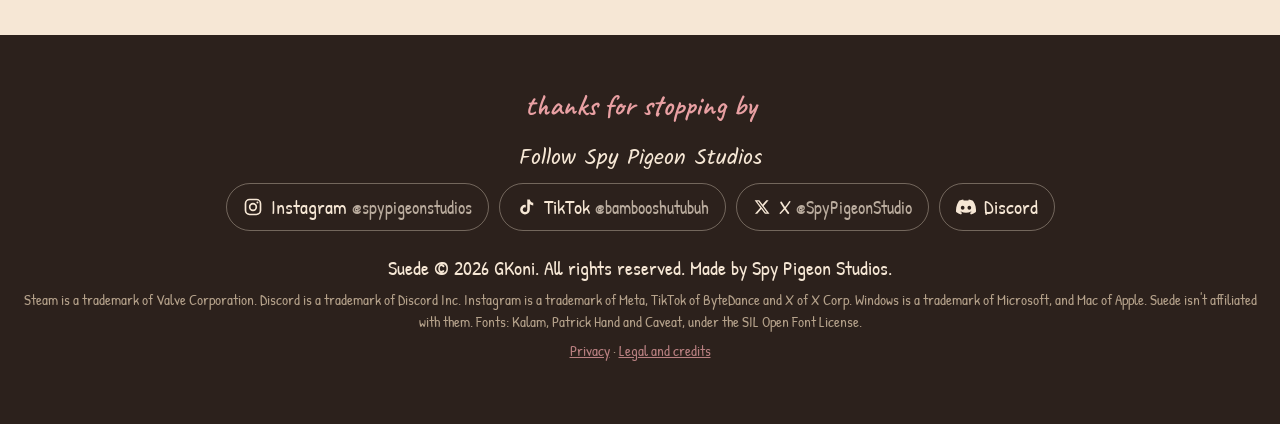
==== commit b936e48e: "Add a Tiny Towing page A new page for Tiny Towing, the co-op repo game: what it is, an early look fr" ====
--- a/index.html
+++ b/index.html
@@ -33,6 +33,7 @@
             <a href="#seasons">Seasons</a>
             <a href="#school">School</a>
             <a href="showcase.html">Showcase</a>
+            <a href="tinytowing.html">Tiny Towing</a>
             <a href="#questions">Questions</a>
         </nav>
         <a class="discord" href="https://discord.gg/Z22ZAXCTtA" target="_blank" rel="noopener">
@@ -213,6 +214,19 @@
         <p class="center"><a class="button" href="showcase.html">Visit the setup exhibit</a></p>
     </section>
 
+    <section class="band soft next-project" id="tiny-towing">
+        <div>
+            <p class="script">next from Spy Pigeon Studios</p>
+            <h2>Tiny Towing</h2>
+            <p>A co-op game where you and up to five friends run a repo company that's about to go under. Take on jobs, haul in vehicles, and work together to turn the business around. Made by high schoolers, and now in development.</p>
+            <p><a class="button" href="tinytowing.html">See Tiny Towing</a></p>
+        </div>
+        <figure class="screen tilt-right">
+            <span class="tape"></span>
+            <img src="images/tinytowing/title-screen.webp" alt="The Tiny Towing title screen: a green tow truck towing a blue sedan at golden hour" width="1316" height="888" loading="lazy">
+        </figure>
+    </section>
+
     <section id="questions" class="band">
         <h2>Questions</h2>
         <div class="faq">
--- a/style.css
+++ b/style.css
@@ -317,12 +317,61 @@
 .follow a:hover { background: rgba(233, 160, 163, 0.25); }
 .follow .handle { opacity: 0.7; font-size: 0.9em; }
 
+/* Tiny Towing */
+.tt-hero {
+    position: relative;
+    min-height: min(82vh, 760px);
+    display: flex;
+    align-items: center;
+    padding: clamp(48px, 7vw, 100px) clamp(16px, 5vw, 72px);
+    display: grid;
+    grid-template-columns: minmax(0, 6fr) minmax(0, 5fr);
+    gap: clamp(28px, 5vw, 72px);
+    background: radial-gradient(ellipse at 80% 30%, rgba(255, 196, 107, 0.35), transparent 60%), linear-gradient(160deg, #5B3A22 0%, #3A2618 55%, #261A12 100%);
+    color: #FFF3DF;
+}
+.tt-hero-words { max-width: 640px; }
+.tt-hero-shot { transform: rotate(2deg); background: #FFF3DF; }
+.tt-hero-shot img { border-radius: 10px; }
+.tt-kicker { font-family: "Caveat", cursive; font-weight: 700; font-size: 28px; color: #FFC46B; margin: 0; }
+.tt-title { font-family: "Kalam", cursive; font-weight: 700; font-size: clamp(72px, 11vw, 140px); line-height: 0.95; color: #FFF3DF; text-shadow: 0 4px 0 rgba(38, 26, 18, 0.6); margin: 6px 0 18px; }
+.tt-lead { font-size: clamp(20px, 2vw, 25px); margin: 0 0 28px; }
+.tt-actions { display: flex; flex-wrap: wrap; gap: 14px; }
+.tt-button {
+    display: inline-flex;
+    align-items: center;
+    padding: 12px 26px;
+    border-radius: 14px;
+    background: #E07A2B;
+    border: 2px solid #9E4E14;
+    color: #FFF3DF;
+    font-size: 21px;
+    text-decoration: none;
+    box-shadow: 0 5px 0 #9E4E14;
+    transition: transform 0.2s ease;
+}
+.tt-button:hover { transform: translateY(-2px); }
+.tt-button.ghost { background: #2F6B4A; border-color: #1C4430; box-shadow: 0 5px 0 #1C4430; }
+.tt-button:focus-visible { outline: 3px solid #FFC46B; outline-offset: 3px; }
+.tt-facts { display: flex; flex-wrap: wrap; gap: 10px; margin: 28px 0 0; }
+.tt-facts span { padding: 4px 14px; border-radius: 40px; background: rgba(255, 243, 223, 0.15); border: 1px solid rgba(255, 243, 223, 0.35); font-size: 17px; }
+.tt-events { list-style: none; max-width: 820px; margin: 0 auto; padding: 0; display: grid; gap: 16px; }
+.tt-events li { background: var(--light-cream); border: 1px solid var(--shadow); border-left: 6px solid #E07A2B; border-radius: 16px; padding: 18px 22px; }
+.tt-tiers { display: grid; grid-template-columns: repeat(auto-fit, minmax(min(300px, 100%), 1fr)); gap: 22px; max-width: 820px; margin: 0 auto; }
+.tt-tier { background: var(--light-cream); border: 1px solid var(--shadow); border-radius: 22px; padding: 22px 26px; box-shadow: 0 6px 18px rgba(44, 33, 28, 0.08); }
+.tt-tier.best { border: 2px solid #E07A2B; }
+.tt-tier ul { margin: 8px 0 0; padding-left: 22px; }
+.tt-price { font-family: "Kalam", cursive; font-size: 32px; margin: 0; color: #9E4E14; }
+.tt-soon { color: var(--muted); margin: 26px 0 16px; }
+.next-project { display: grid; grid-template-columns: minmax(0, 1fr) minmax(0, 1fr); gap: clamp(28px, 5vw, 72px); align-items: center; }
+
 @media (max-width: 1180px) {
-    .studio { display: none; }
-}
+    .studio, .socials { display: none; }
+}
+.top nav a { white-space: nowrap; }
 
 @media (max-width: 860px) {
-    .hero, .split { grid-template-columns: minmax(0, 1fr); }
+    .hero, .split, .next-project, .tt-hero { grid-template-columns: minmax(0, 1fr); }
     .split.flip > figure { order: 2; }
     .top nav, .studio, .socials { display: none; }
     .discord { margin-left: auto; font-size: 16px; padding: 6px 14px; }
@@ -332,7 +381,7 @@
 
 @media (prefers-reduced-motion: reduce) {
     html { scroll-behavior: auto; }
-    .button, .polaroid, .discord, .get, .social, .follow a { transition: none; }
+    .button, .polaroid, .discord, .get, .social, .follow a, .tt-button { transition: none; }
     .tick-first.nudge { animation: none; }
 }
 
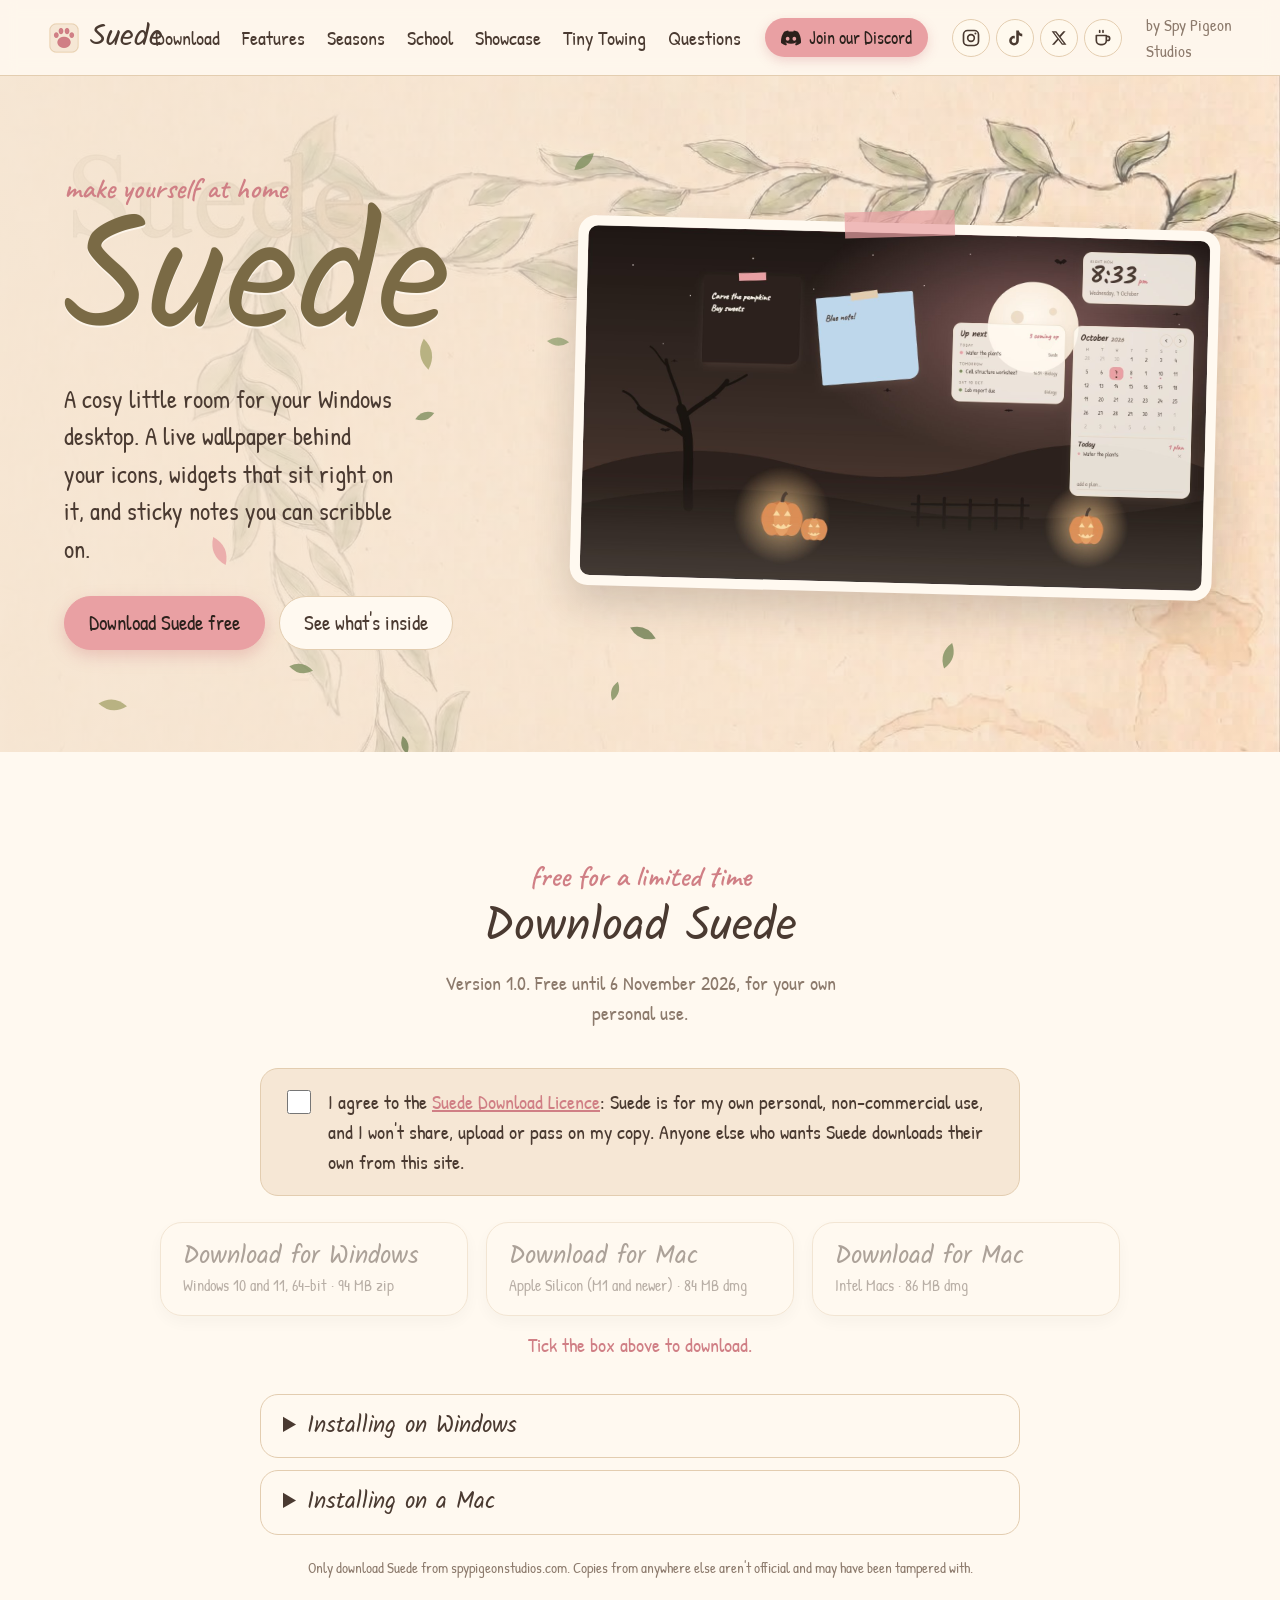
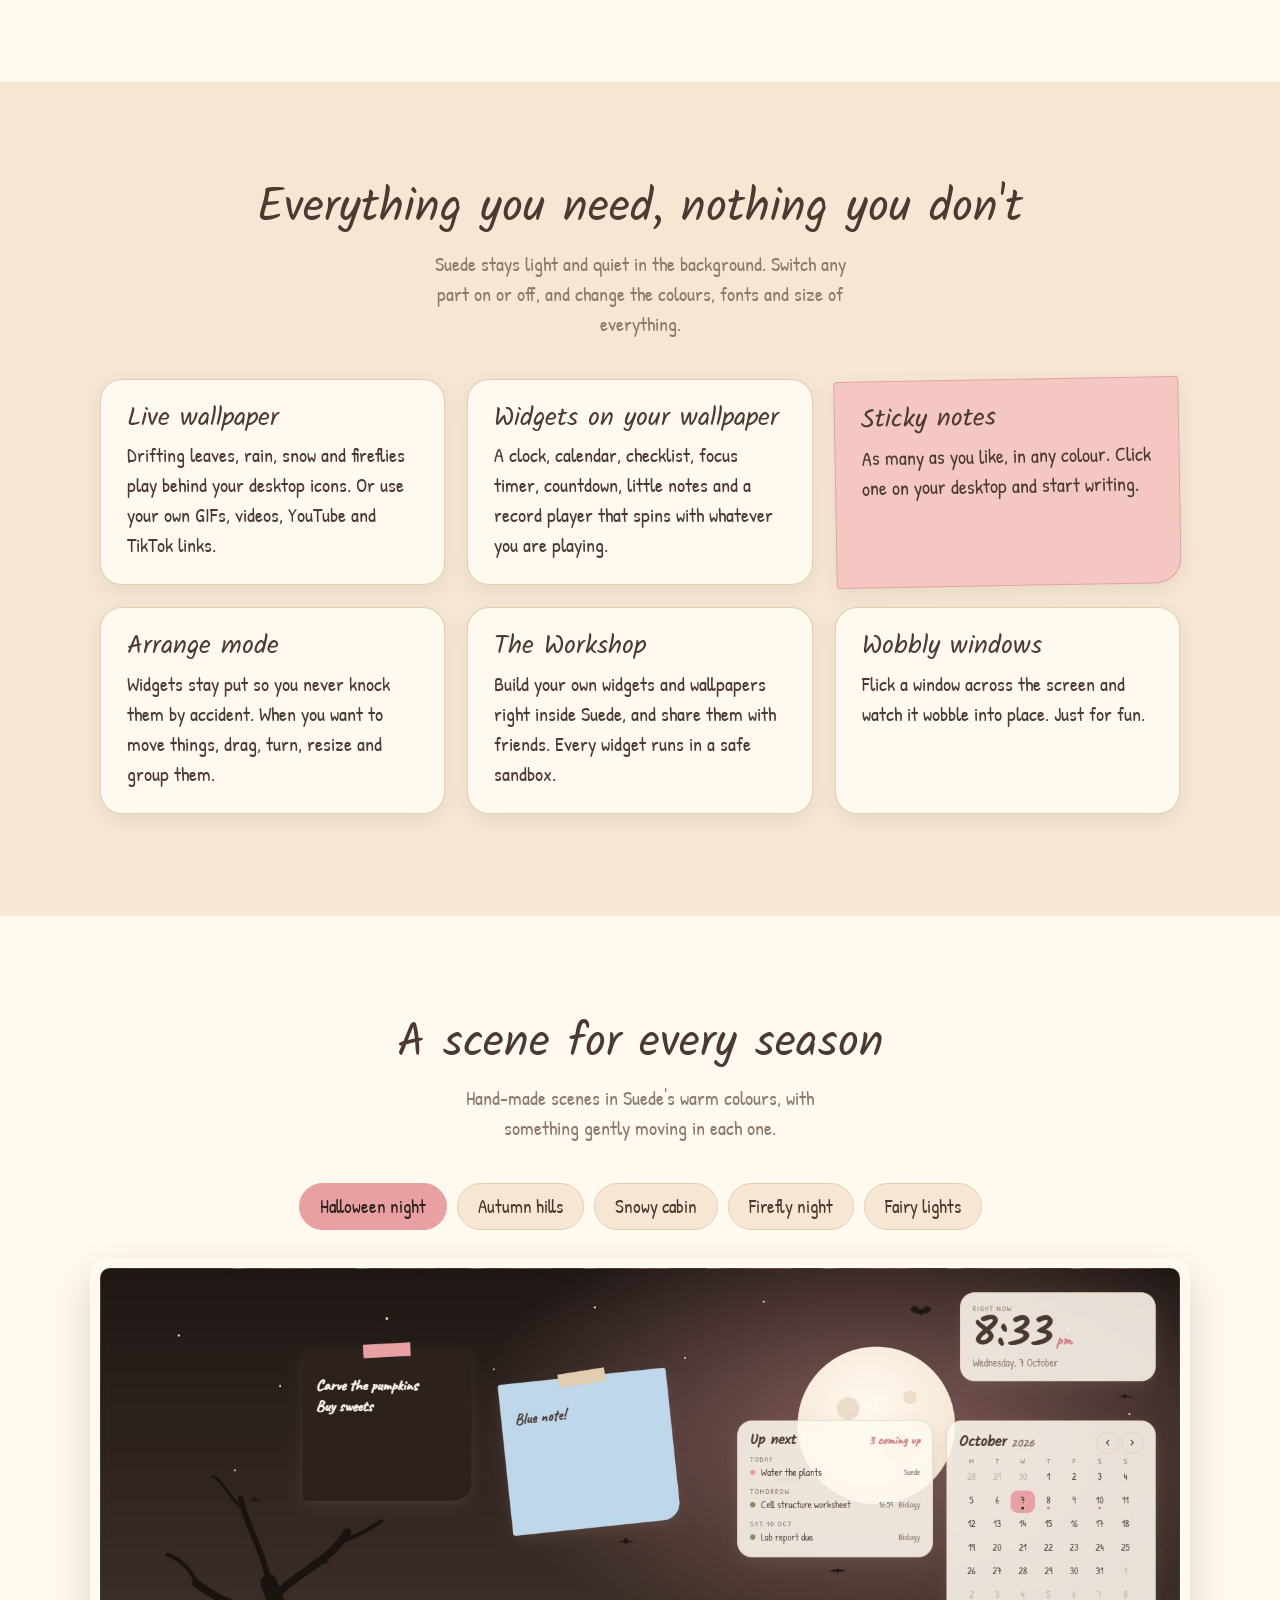
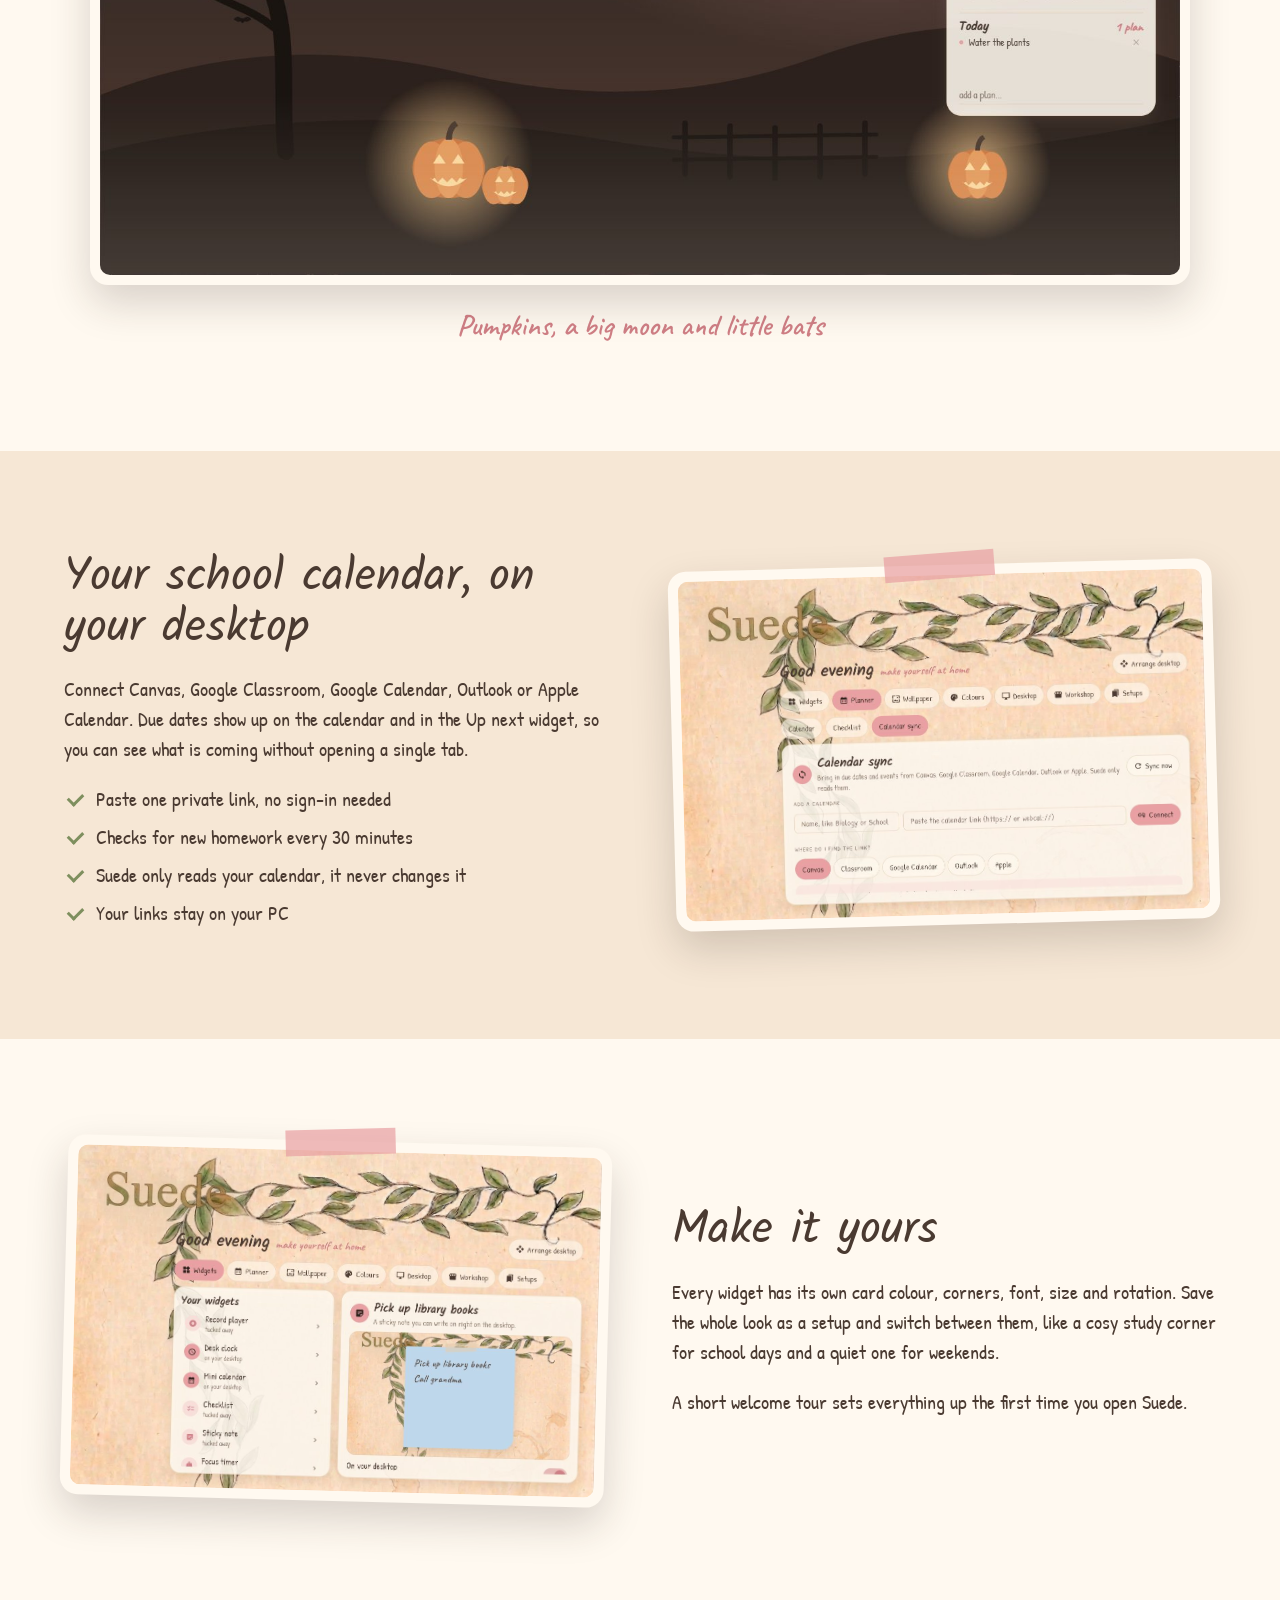
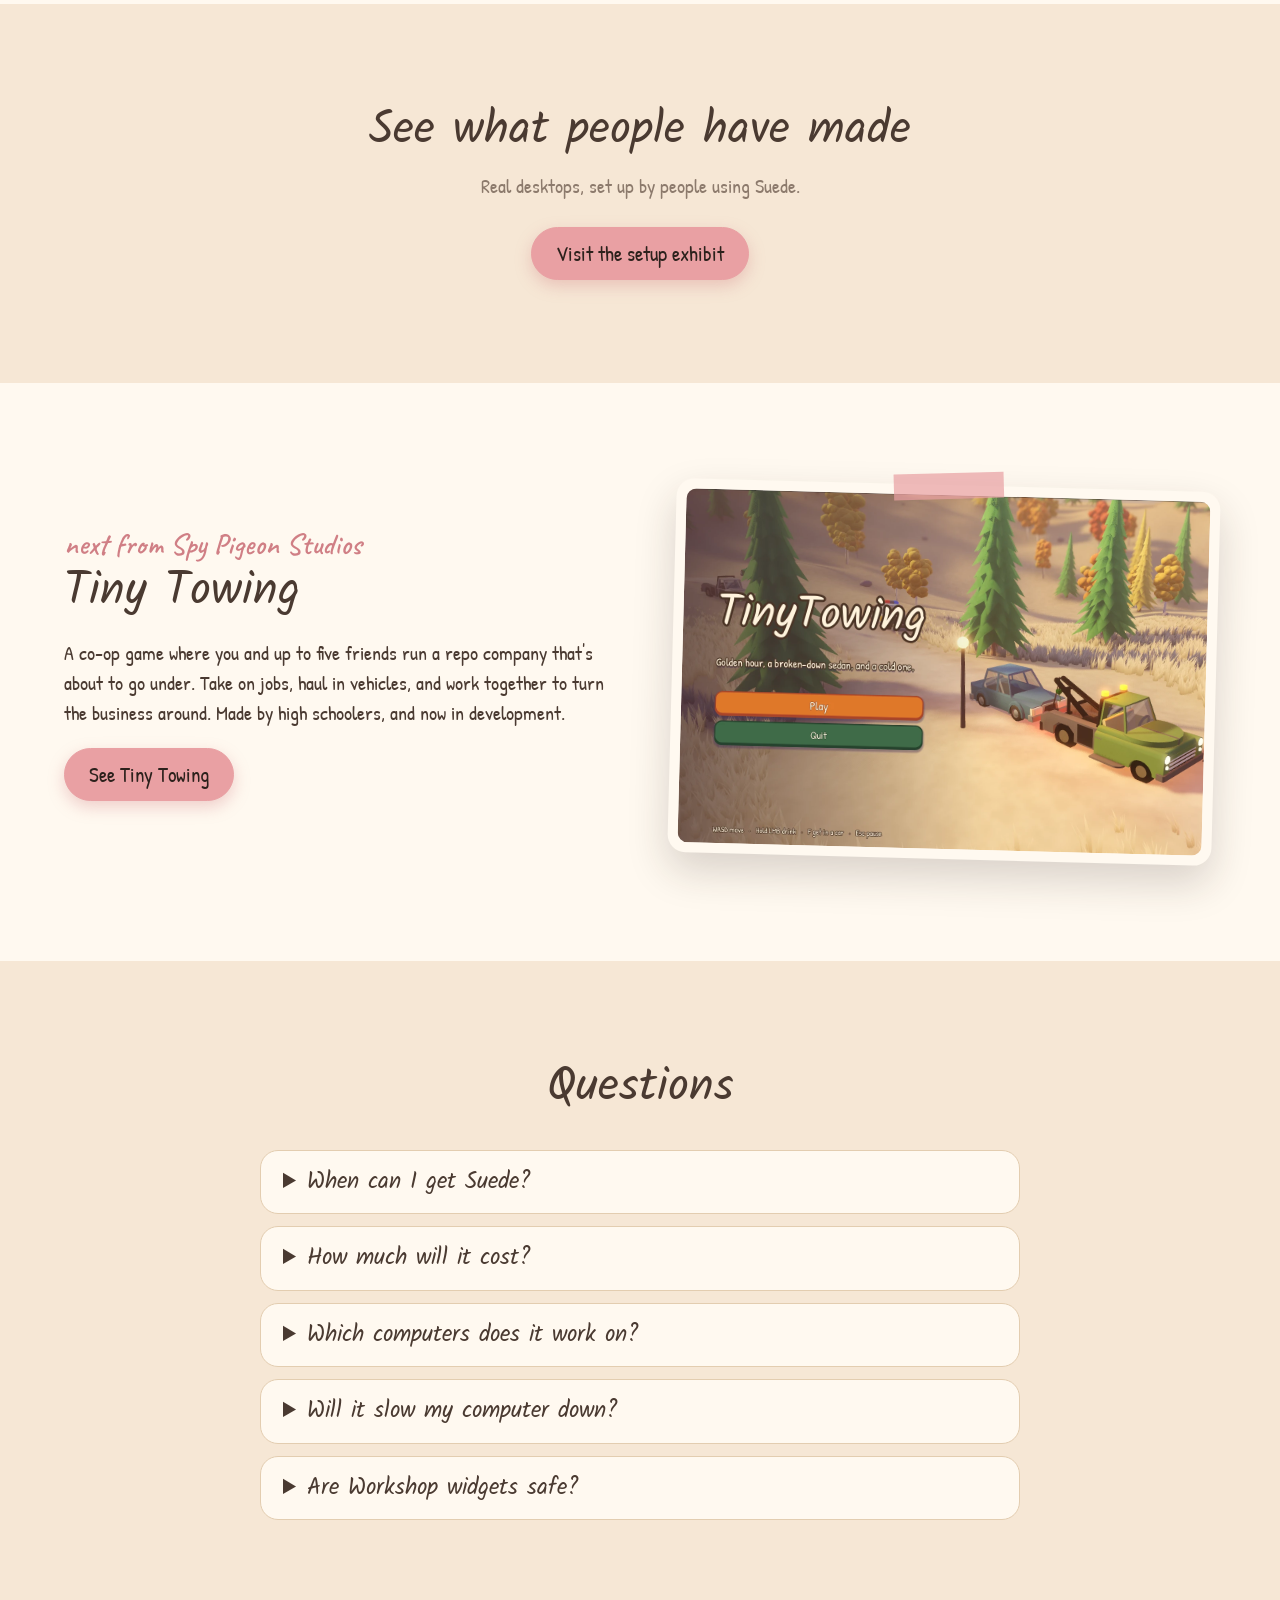
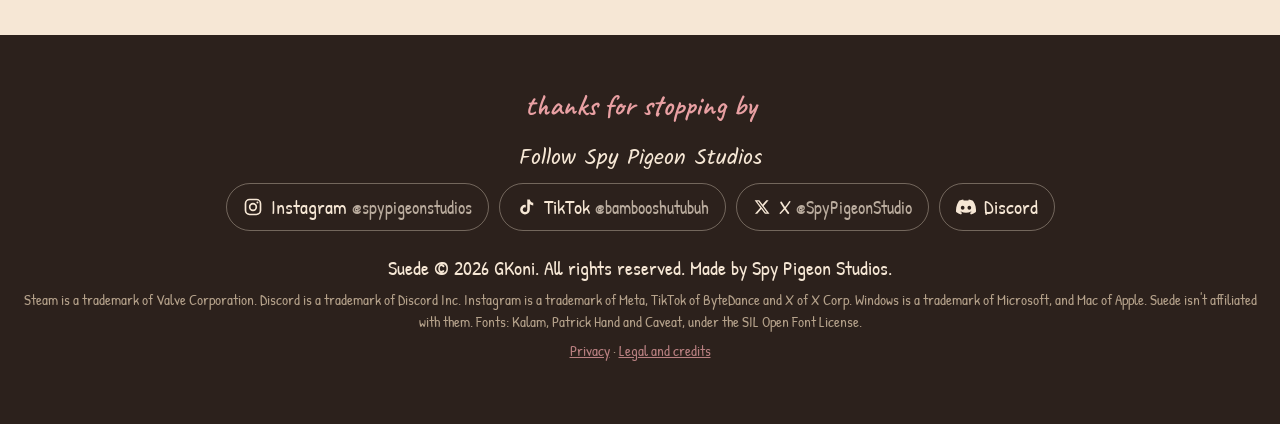
==== commit 7a3982bc: "Offer Suede 1.0 for download The download buttons now point at the v1.0.0 release, and the site no l" ====
--- a/index.html
+++ b/index.html
@@ -53,7 +53,7 @@
         <div class="offer-words">
             <p class="script">for a limited time</p>
             <h2>Suede is free until 6 November</h2>
-            <p>Download the public beta below, free for your own use. Once the offer ends, Suede is coming to Steam as a paid app. Come say hi on our <a href="https://discord.gg/Z22ZAXCTtA" target="_blank" rel="noopener">Discord</a>.</p>
+            <p>Download Suede 1.0 below, free for your own use. Once the offer ends, Suede is coming to Steam as a paid app. Come say hi on our <a href="https://discord.gg/Z22ZAXCTtA" target="_blank" rel="noopener">Discord</a>.</p>
         </div>
         <div class="offer-action">
             <a class="offer-button" href="#download">
@@ -71,7 +71,7 @@
             <h1>Suede</h1>
             <p class="lead">A cosy little room for your Windows desktop. A live wallpaper behind your icons, widgets that sit right on it, and sticky notes you can scribble on.</p>
             <div class="actions">
-                <a class="button" href="#download">Download the free beta</a>
+                <a class="button" href="#download">Download Suede free</a>
                 <a class="badge" href="#features">See what's inside</a>
             </div>
         </div>
@@ -82,27 +82,27 @@
     </section>
 
     <section id="download" class="band soft download">
-        <p class="script">free public beta</p>
+        <p class="script">free for a limited time</p>
         <h2>Download Suede</h2>
-        <p class="intro">Version 0.2.0 beta. Free until 6 November 2026, for your own personal use.</p>
+        <p class="intro">Version 1.0. Free until 6 November 2026, for your own personal use.</p>
 
         <div class="agree-box">
             <label class="agree">
                 <input type="checkbox" id="agree">
-                <span>I agree to the <a href="legal.html#beta-licence">Suede Beta Licence</a>: Suede is for my own personal, non-commercial use, and I won't share, upload or pass on my copy. Anyone else who wants Suede downloads their own from this site.</span>
+                <span>I agree to the <a href="legal.html#download-licence">Suede Download Licence</a>: Suede is for my own personal, non-commercial use, and I won't share, upload or pass on my copy. Anyone else who wants Suede downloads their own from this site.</span>
             </label>
         </div>
 
         <div class="downloads" id="downloads" aria-disabled="true">
-            <a class="get" data-os="windows" aria-label="Download for Windows" href="https://github.com/RonTheRentalCop/Spy-Pigeon-Studios/releases/download/v0.2.0-beta/Suede-0.2.0-windows-x64.zip" download>
+            <a class="get" data-os="windows" aria-label="Download for Windows" href="https://github.com/RonTheRentalCop/Spy-Pigeon-Studios/releases/download/v1.0.0/Suede-1.0.0-windows-x64.zip" download>
                 <span class="get-name">Download for Windows</span>
                 <span class="get-detail">Windows 10 and 11, 64-bit · <span data-size="windows">94 MB zip</span></span>
             </a>
-            <a class="get" data-os="mac-arm" aria-label="Download for Mac (Apple Silicon)" href="https://github.com/RonTheRentalCop/Spy-Pigeon-Studios/releases/download/v0.2.0-beta/Suede-0.2.0-mac-apple-silicon.dmg" download>
+            <a class="get" data-os="mac-arm" aria-label="Download for Mac (Apple Silicon)" href="https://github.com/RonTheRentalCop/Spy-Pigeon-Studios/releases/download/v1.0.0/Suede-1.0.0-mac-apple-silicon.dmg" download>
                 <span class="get-name">Download for Mac</span>
-                <span class="get-detail">Apple Silicon (M1 and newer) · <span data-size="mac-arm">85 MB dmg</span></span>
-            </a>
-            <a class="get" data-os="mac-intel" aria-label="Download for Mac (Intel)" href="https://github.com/RonTheRentalCop/Spy-Pigeon-Studios/releases/download/v0.2.0-beta/Suede-0.2.0-mac-intel.dmg" download>
+                <span class="get-detail">Apple Silicon (M1 and newer) · <span data-size="mac-arm">84 MB dmg</span></span>
+            </a>
+            <a class="get" data-os="mac-intel" aria-label="Download for Mac (Intel)" href="https://github.com/RonTheRentalCop/Spy-Pigeon-Studios/releases/download/v1.0.0/Suede-1.0.0-mac-intel.dmg" download>
                 <span class="get-name">Download for Mac</span>
                 <span class="get-detail">Intel Macs · <span data-size="mac-intel">86 MB dmg</span></span>
             </a>
@@ -115,7 +115,7 @@
                 <ol>
                     <li>Unzip the whole Suede folder somewhere you like, such as Documents, and keep everything in it together.</li>
                     <li>Double-click <strong>Suede.exe</strong>.</li>
-                    <li>Windows may say "Windows protected your PC" because the beta isn't signed yet. Click <strong>More info</strong>, then <strong>Run anyway</strong>.</li>
+                    <li>Windows may say "Windows protected your PC" because Suede isn't code-signed yet. Click <strong>More info</strong>, then <strong>Run anyway</strong>.</li>
                     <li>Suede lives in the system tray as a little pink paw. Right-click it to open Suede or quit.</li>
                 </ol>
             </details>
@@ -124,7 +124,7 @@
                 <ol>
                     <li>Not sure which Mac you have? Open the Apple menu, choose <strong>About This Mac</strong>, and look at <strong>Chip</strong>. "Apple M…" means Apple Silicon. "Intel" means Intel.</li>
                     <li>Open the downloaded file and drag <strong>Suede</strong> into <strong>Applications</strong>.</li>
-                    <li>The first time, macOS may say it can't check Suede because the beta isn't notarised yet. Open <strong>System Settings</strong>, then <strong>Privacy &amp; Security</strong>, scroll down and click <strong>Open Anyway</strong> next to Suede.</li>
+                    <li>The first time, macOS may say it can't check Suede because Suede isn't notarised by Apple yet. Open <strong>System Settings</strong>, then <strong>Privacy &amp; Security</strong>, scroll down and click <strong>Open Anyway</strong> next to Suede.</li>
                     <li>Suede lives in the menu bar as a little pink paw.</li>
                 </ol>
             </details>
@@ -232,7 +232,7 @@
         <div class="faq">
             <details>
                 <summary>When can I get Suede?</summary>
-                <p>Right now. The public beta is free to <a href="#download">download</a> until 6 November 2026. After that, Suede is coming to Steam.</p>
+                <p>Right now. Suede 1.0 is free to <a href="#download">download</a> until 6 November 2026. After that, Suede is coming to Steam.</p>
             </details>
             <details>
                 <summary>How much will it cost?</summary>
--- a/style.css
+++ b/style.css
@@ -324,15 +324,11 @@
     display: flex;
     align-items: center;
     padding: clamp(48px, 7vw, 100px) clamp(16px, 5vw, 72px);
-    display: grid;
-    grid-template-columns: minmax(0, 6fr) minmax(0, 5fr);
-    gap: clamp(28px, 5vw, 72px);
+    justify-content: center;
     background: radial-gradient(ellipse at 80% 30%, rgba(255, 196, 107, 0.35), transparent 60%), linear-gradient(160deg, #5B3A22 0%, #3A2618 55%, #261A12 100%);
     color: #FFF3DF;
 }
 .tt-hero-words { max-width: 640px; }
-.tt-hero-shot { transform: rotate(2deg); background: #FFF3DF; }
-.tt-hero-shot img { border-radius: 10px; }
 .tt-kicker { font-family: "Caveat", cursive; font-weight: 700; font-size: 28px; color: #FFC46B; margin: 0; }
 .tt-title { font-family: "Kalam", cursive; font-weight: 700; font-size: clamp(72px, 11vw, 140px); line-height: 0.95; color: #FFF3DF; text-shadow: 0 4px 0 rgba(38, 26, 18, 0.6); margin: 6px 0 18px; }
 .tt-lead { font-size: clamp(20px, 2vw, 25px); margin: 0 0 28px; }
@@ -355,14 +351,46 @@
 .tt-button:focus-visible { outline: 3px solid #FFC46B; outline-offset: 3px; }
 .tt-facts { display: flex; flex-wrap: wrap; gap: 10px; margin: 28px 0 0; }
 .tt-facts span { padding: 4px 14px; border-radius: 40px; background: rgba(255, 243, 223, 0.15); border: 1px solid rgba(255, 243, 223, 0.35); font-size: 17px; }
-.tt-events { list-style: none; max-width: 820px; margin: 0 auto; padding: 0; display: grid; gap: 16px; }
-.tt-events li { background: var(--light-cream); border: 1px solid var(--shadow); border-left: 6px solid #E07A2B; border-radius: 16px; padding: 18px 22px; }
-.tt-tiers { display: grid; grid-template-columns: repeat(auto-fit, minmax(min(300px, 100%), 1fr)); gap: 22px; max-width: 820px; margin: 0 auto; }
-.tt-tier { background: var(--light-cream); border: 1px solid var(--shadow); border-radius: 22px; padding: 22px 26px; box-shadow: 0 6px 18px rgba(44, 33, 28, 0.08); }
-.tt-tier.best { border: 2px solid #E07A2B; }
-.tt-tier ul { margin: 8px 0 0; padding-left: 22px; }
-.tt-price { font-family: "Kalam", cursive; font-size: 32px; margin: 0; color: #9E4E14; }
-.tt-soon { color: var(--muted); margin: 26px 0 16px; }
+.tt-hero-shot { transform: rotate(2deg); background: #FFF3DF; }
+.tt-hero-shot img { border-radius: 10px; }
+
+.tt-page { max-width: 1120px; margin: 0 auto; padding: 0 clamp(16px, 5vw, 48px) 40px; font-size: 22px; line-height: 1.6; color: var(--dark-patch); }
+.tt-section { padding: clamp(48px, 7vw, 88px) 0 0; }
+.tt-section h2 { font-size: clamp(34px, 4.5vw, 48px); margin-bottom: 14px; color: #3A2618; }
+.tt-section h3 { font-size: 27px; margin-bottom: 6px; color: #3A2618; }
+.tt-section p { margin: 0 0 14px; }
+.tt-sub, .tt-note { color: var(--muted); font-size: 19px; }
+.tt-about { display: grid; grid-template-columns: minmax(0, 4fr) minmax(0, 6fr); gap: clamp(28px, 5vw, 64px); align-items: center; }
+.tt-steps { list-style: none; padding: 0; margin: 10px 0 0; display: grid; grid-template-columns: repeat(2, minmax(0, 1fr)); gap: 20px; }
+.tt-steps li, .tt-events article {
+    position: relative;
+    background: var(--light-cream);
+    border: 1px solid var(--shadow);
+    border-radius: 20px;
+    padding: 22px 26px;
+    box-shadow: 0 6px 18px rgba(44, 33, 28, 0.08);
+}
+.tt-steps li { padding-left: 84px; }
+.tt-steps p, .tt-events p { margin: 0; font-size: 20px; }
+.tt-num {
+    position: absolute; left: 22px; top: 22px;
+    width: 44px; height: 44px; border-radius: 50%;
+    display: grid; place-items: center;
+    background: #E07A2B; color: #FFF3DF; font-family: "Kalam", cursive; font-size: 26px;
+}
+.tt-events { display: grid; grid-template-columns: repeat(3, minmax(0, 1fr)); gap: 20px; margin-top: 10px; }
+.tt-events article { border-top: 6px solid #E07A2B; }
+.tt-hero-inner { width: 100%; max-width: 1120px; margin: 0 auto; display: grid; grid-template-columns: minmax(0, 6fr) minmax(0, 5fr); gap: clamp(28px, 5vw, 64px); align-items: center; }
+.tt-section > h2, .tt-sub { text-align: center; }
+.tt-about { grid-template-columns: minmax(0, 1fr); justify-items: center; text-align: center; max-width: 900px; margin: 0 auto; }
+.tt-about-words { max-width: 700px; }
+.tt-steps, .tt-events { max-width: 1024px; margin-left: auto; margin-right: auto; }
+.tt-team { text-align: center; max-width: 760px; margin: 0 auto; }
+.tt-punch { font-family: "Kalam", cursive; font-size: clamp(26px, 3vw, 34px); color: #9E4E14; margin-top: 10px; }
+.tt-support { text-align: center; }
+.tt-support > p { max-width: 640px; margin: 0 auto 26px; }
+.center-actions { justify-content: center; }
+.tt-button.big { font-size: 25px; padding: 14px 34px; }
 .next-project { display: grid; grid-template-columns: minmax(0, 1fr) minmax(0, 1fr); gap: clamp(28px, 5vw, 72px); align-items: center; }
 
 @media (max-width: 1180px) {
@@ -371,7 +399,8 @@
 .top nav a { white-space: nowrap; }
 
 @media (max-width: 860px) {
-    .hero, .split, .next-project, .tt-hero { grid-template-columns: minmax(0, 1fr); }
+    .hero, .split, .next-project, .tt-hero-inner, .tt-about { grid-template-columns: minmax(0, 1fr); }
+    .tt-steps, .tt-events { grid-template-columns: minmax(0, 1fr); }
     .split.flip > figure { order: 2; }
     .top nav, .studio, .socials { display: none; }
     .discord { margin-left: auto; font-size: 16px; padding: 6px 14px; }
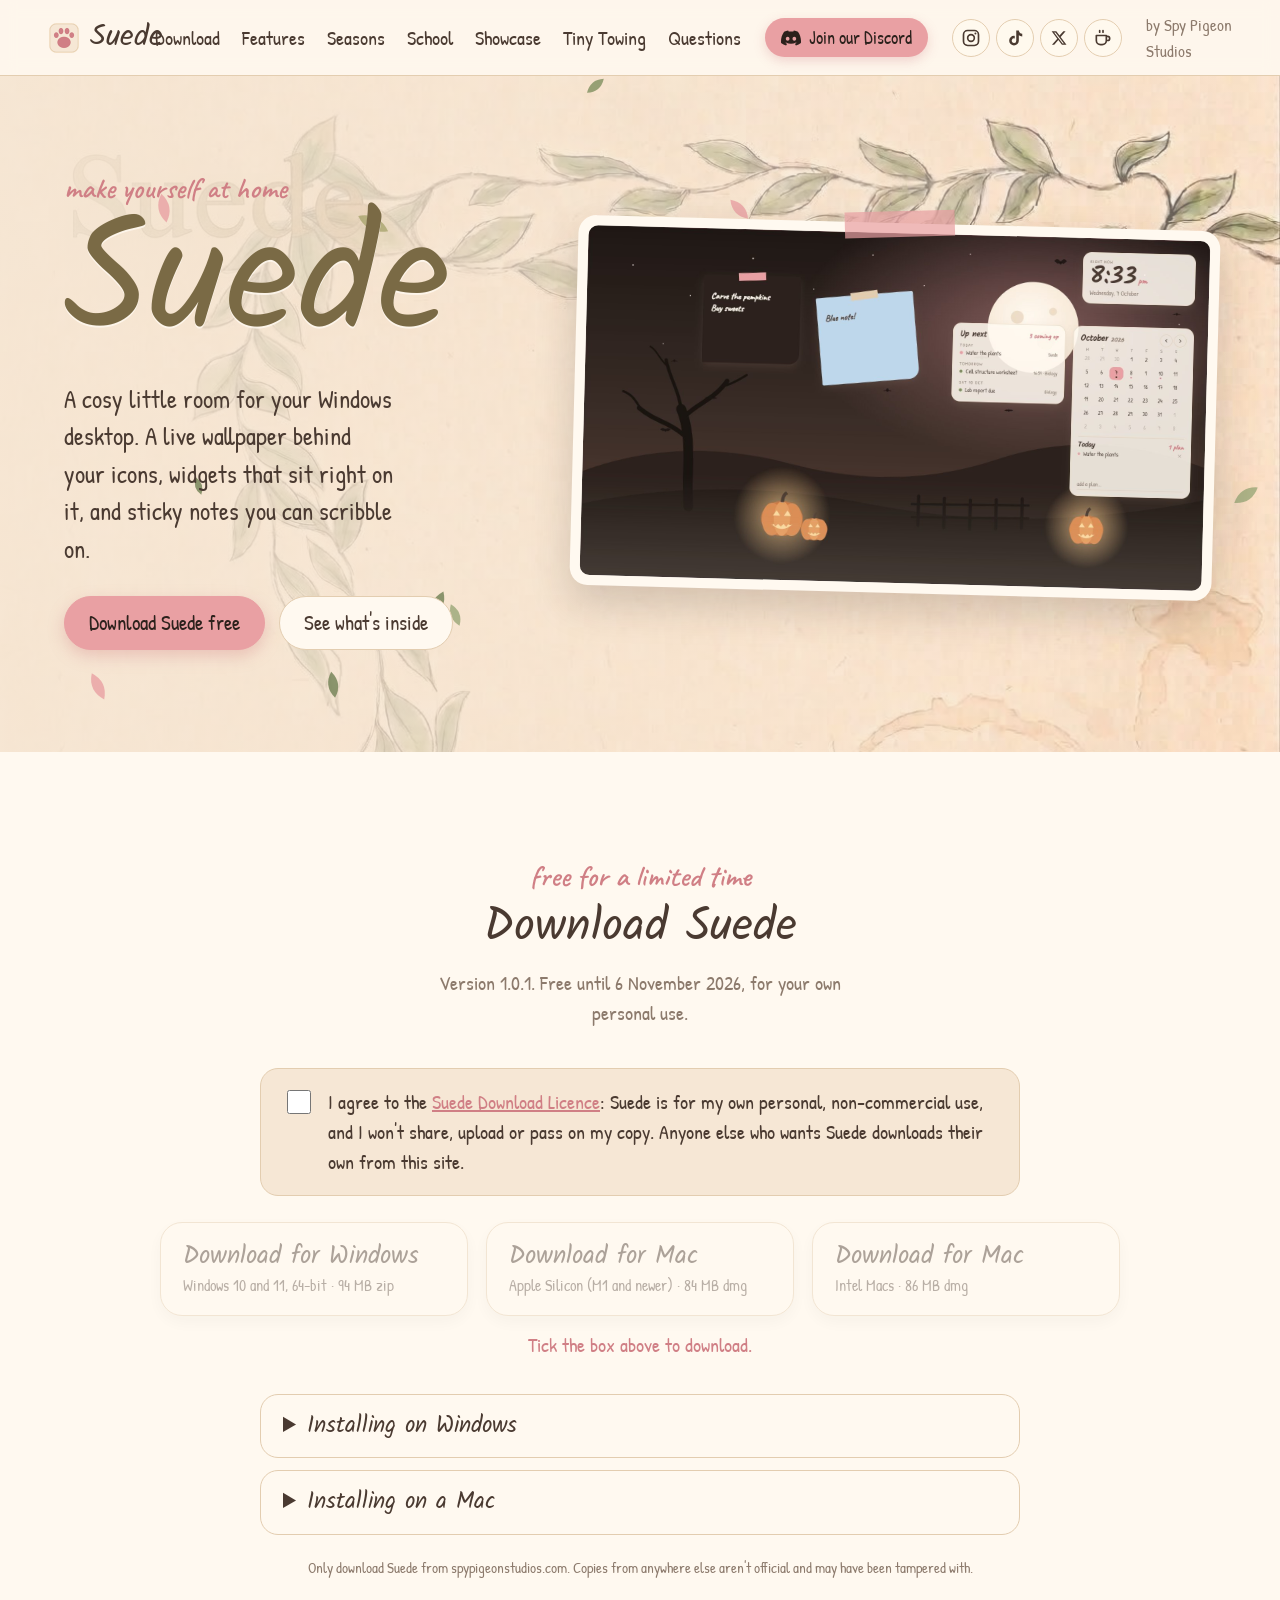
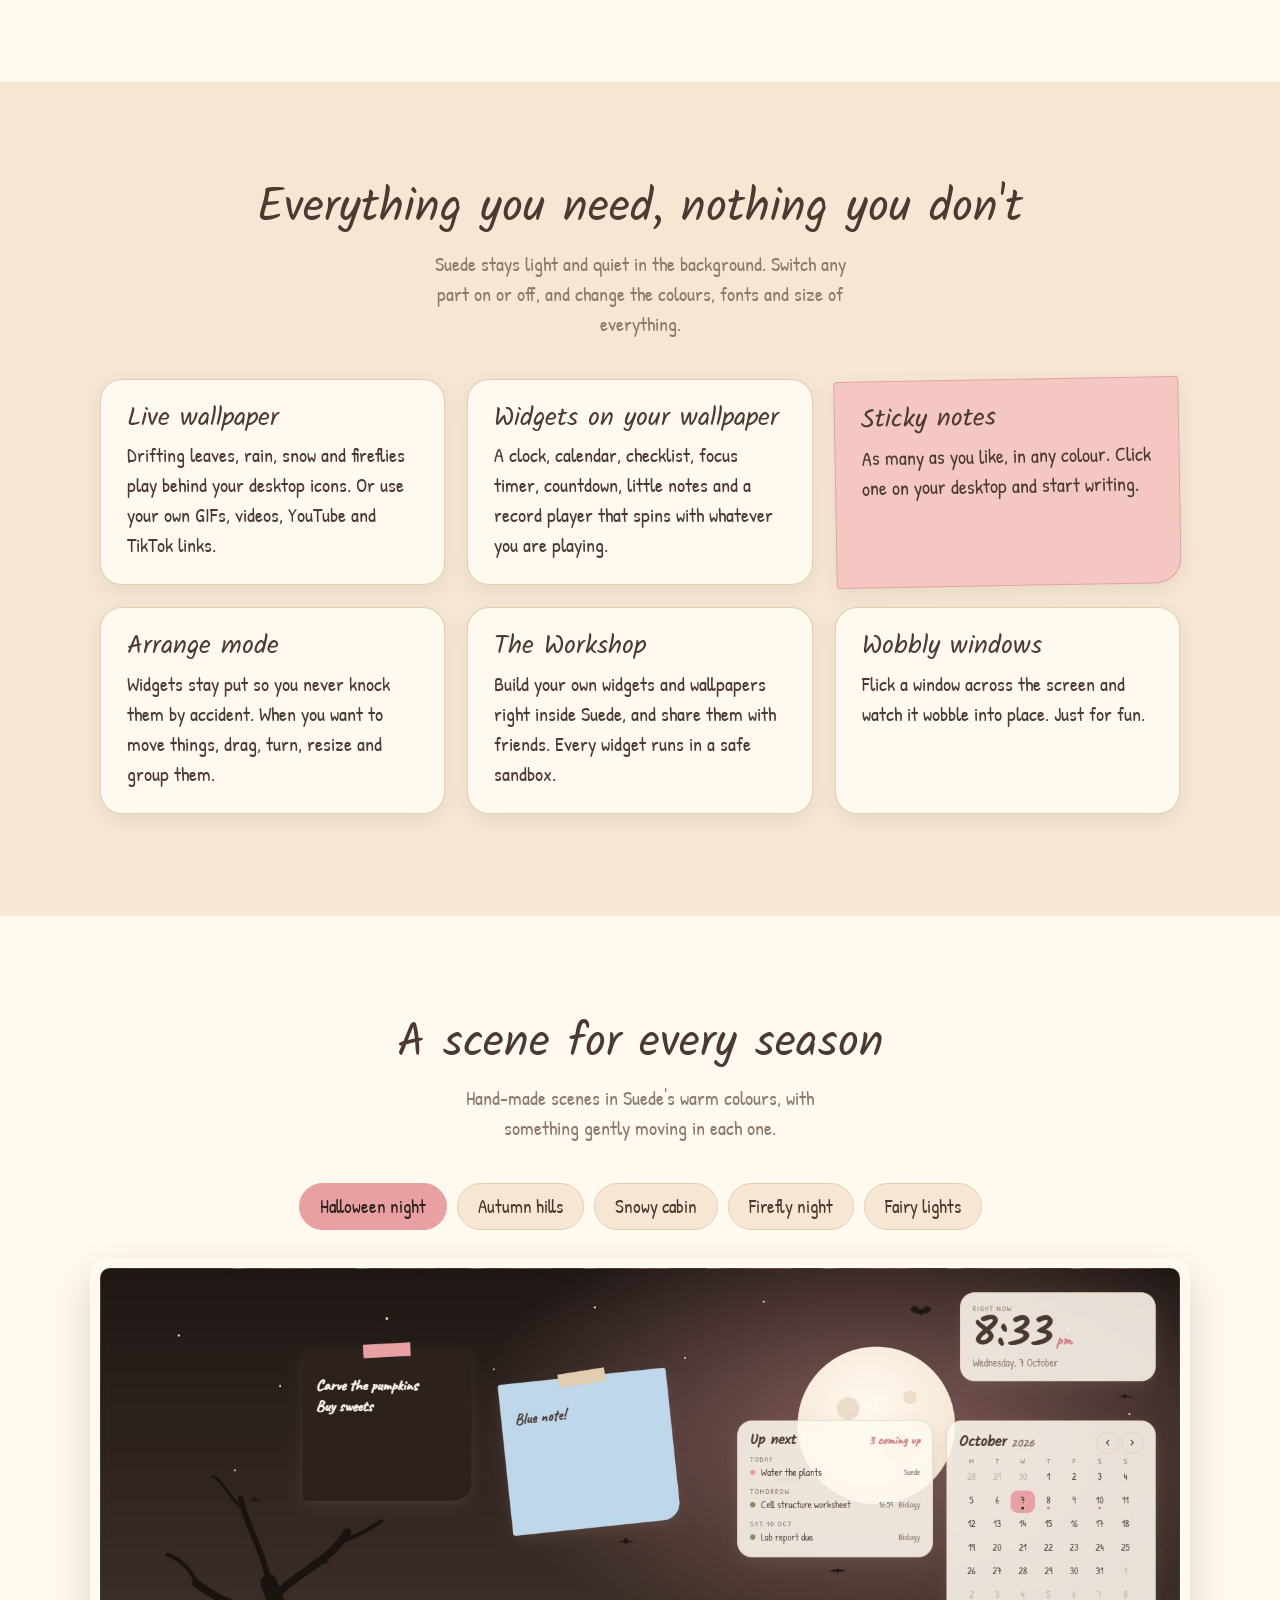
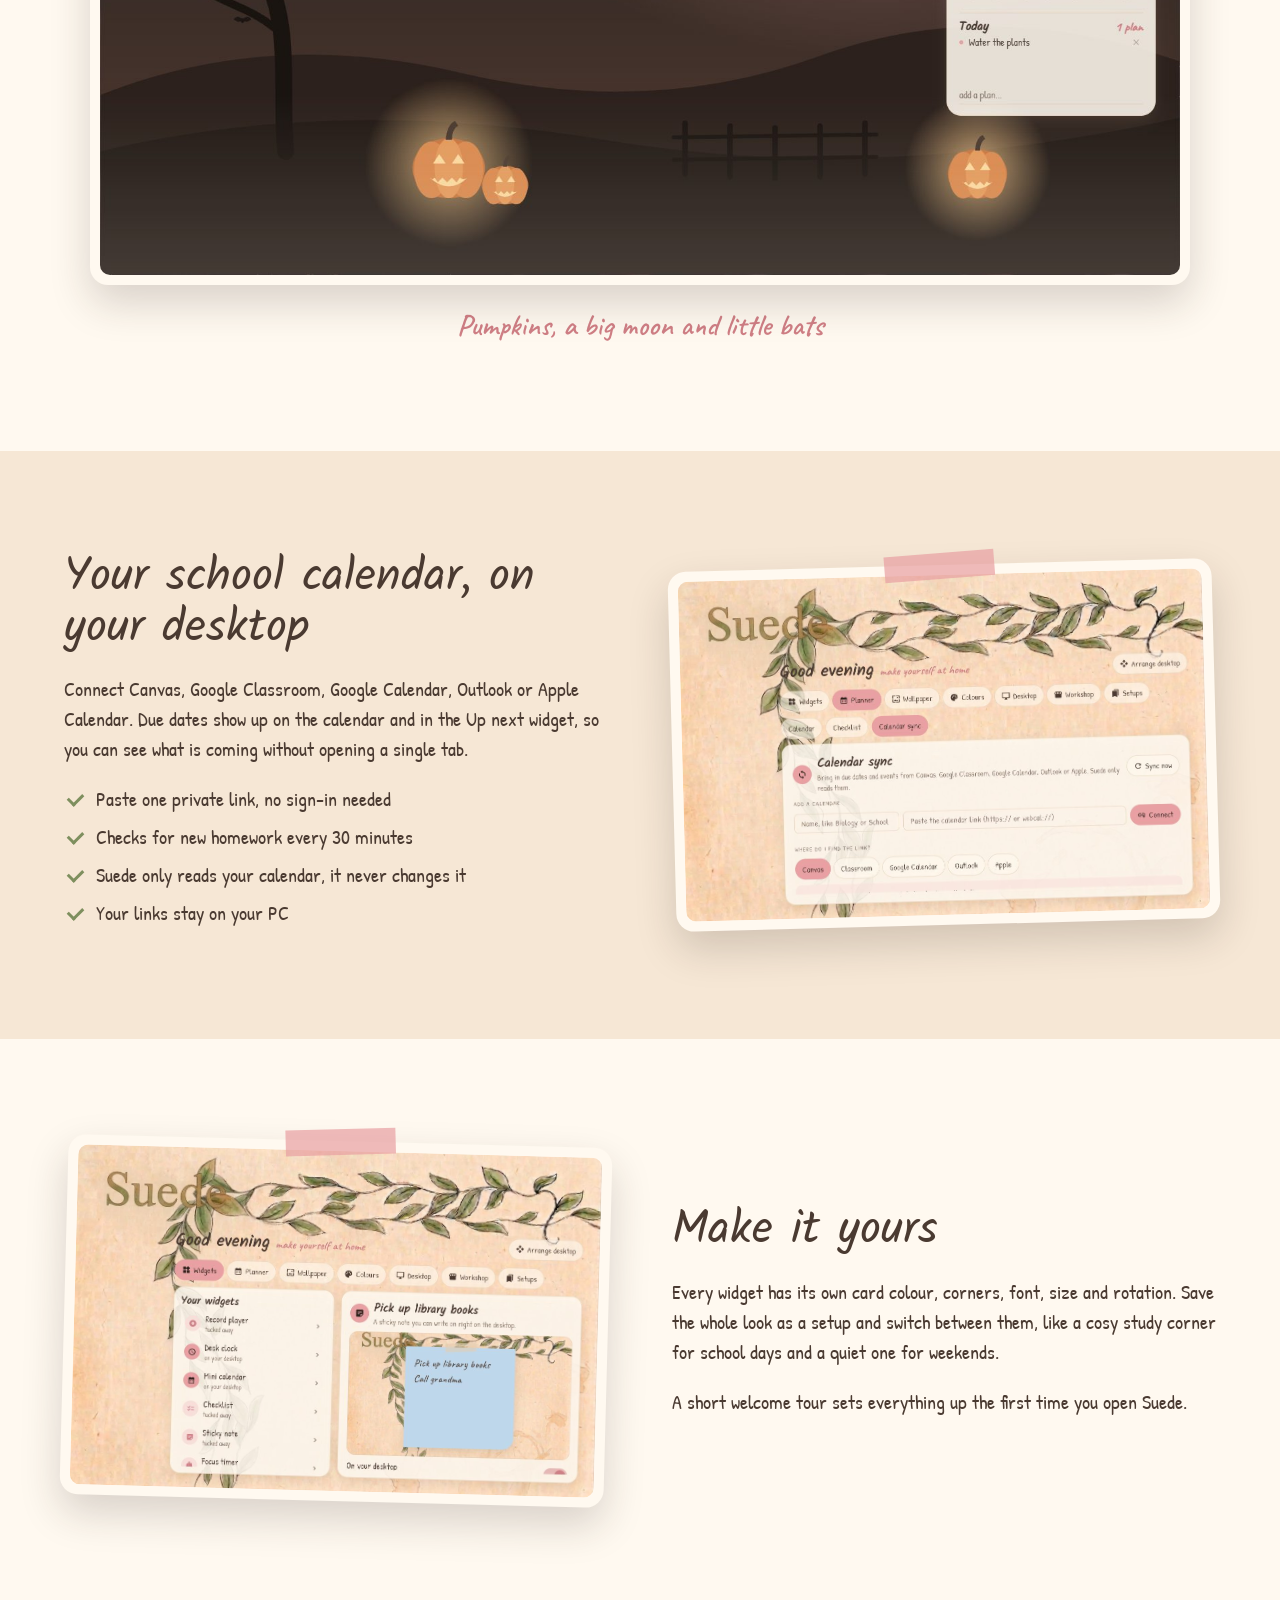
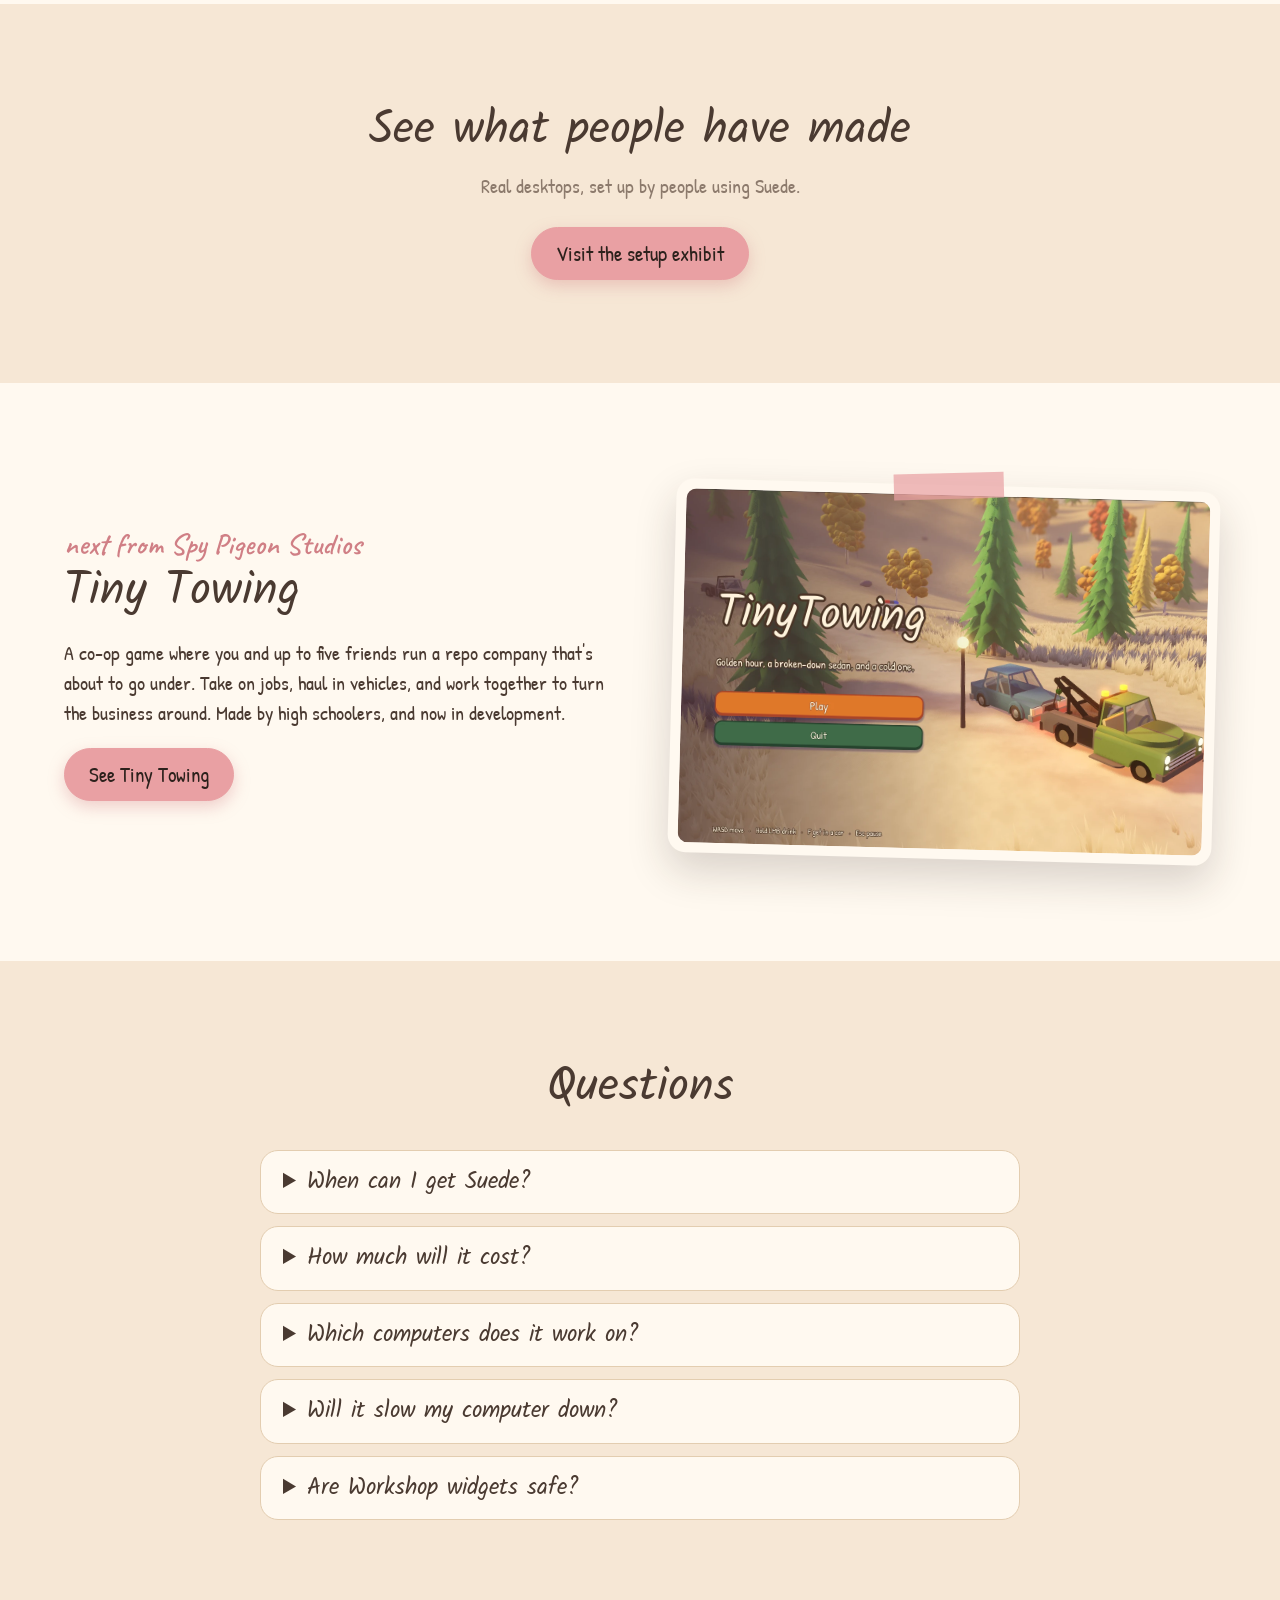
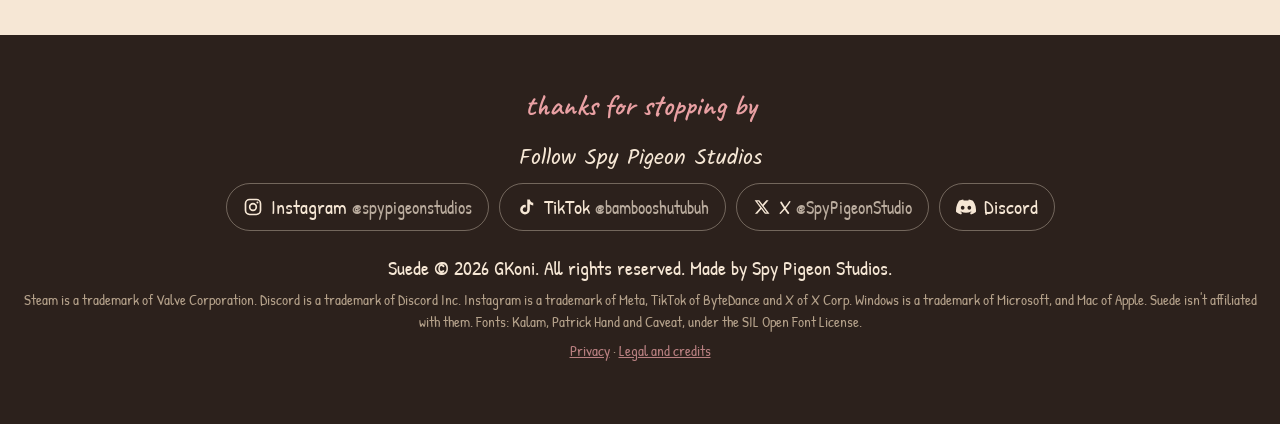
==== commit 14bf9334: "Offer Suede 1.0.1 for download Fixes adding GIFs, videos and calendars on Macs." ====
--- a/index.html
+++ b/index.html
@@ -84,7 +84,7 @@
     <section id="download" class="band soft download">
         <p class="script">free for a limited time</p>
         <h2>Download Suede</h2>
-        <p class="intro">Version 1.0. Free until 6 November 2026, for your own personal use.</p>
+        <p class="intro">Version 1.0.1. Free until 6 November 2026, for your own personal use.</p>
 
         <div class="agree-box">
             <label class="agree">
@@ -94,15 +94,15 @@
         </div>
 
         <div class="downloads" id="downloads" aria-disabled="true">
-            <a class="get" data-os="windows" aria-label="Download for Windows" href="https://github.com/RonTheRentalCop/Spy-Pigeon-Studios/releases/download/v1.0.0/Suede-1.0.0-windows-x64.zip" download>
+            <a class="get" data-os="windows" aria-label="Download for Windows" href="https://github.com/RonTheRentalCop/Spy-Pigeon-Studios/releases/download/v1.0.1/Suede-1.0.1-windows-x64.zip" download>
                 <span class="get-name">Download for Windows</span>
                 <span class="get-detail">Windows 10 and 11, 64-bit · <span data-size="windows">94 MB zip</span></span>
             </a>
-            <a class="get" data-os="mac-arm" aria-label="Download for Mac (Apple Silicon)" href="https://github.com/RonTheRentalCop/Spy-Pigeon-Studios/releases/download/v1.0.0/Suede-1.0.0-mac-apple-silicon.dmg" download>
+            <a class="get" data-os="mac-arm" aria-label="Download for Mac (Apple Silicon)" href="https://github.com/RonTheRentalCop/Spy-Pigeon-Studios/releases/download/v1.0.1/Suede-1.0.1-mac-apple-silicon.dmg" download>
                 <span class="get-name">Download for Mac</span>
                 <span class="get-detail">Apple Silicon (M1 and newer) · <span data-size="mac-arm">84 MB dmg</span></span>
             </a>
-            <a class="get" data-os="mac-intel" aria-label="Download for Mac (Intel)" href="https://github.com/RonTheRentalCop/Spy-Pigeon-Studios/releases/download/v1.0.0/Suede-1.0.0-mac-intel.dmg" download>
+            <a class="get" data-os="mac-intel" aria-label="Download for Mac (Intel)" href="https://github.com/RonTheRentalCop/Spy-Pigeon-Studios/releases/download/v1.0.1/Suede-1.0.1-mac-intel.dmg" download>
                 <span class="get-name">Download for Mac</span>
                 <span class="get-detail">Intel Macs · <span data-size="mac-intel">86 MB dmg</span></span>
             </a>
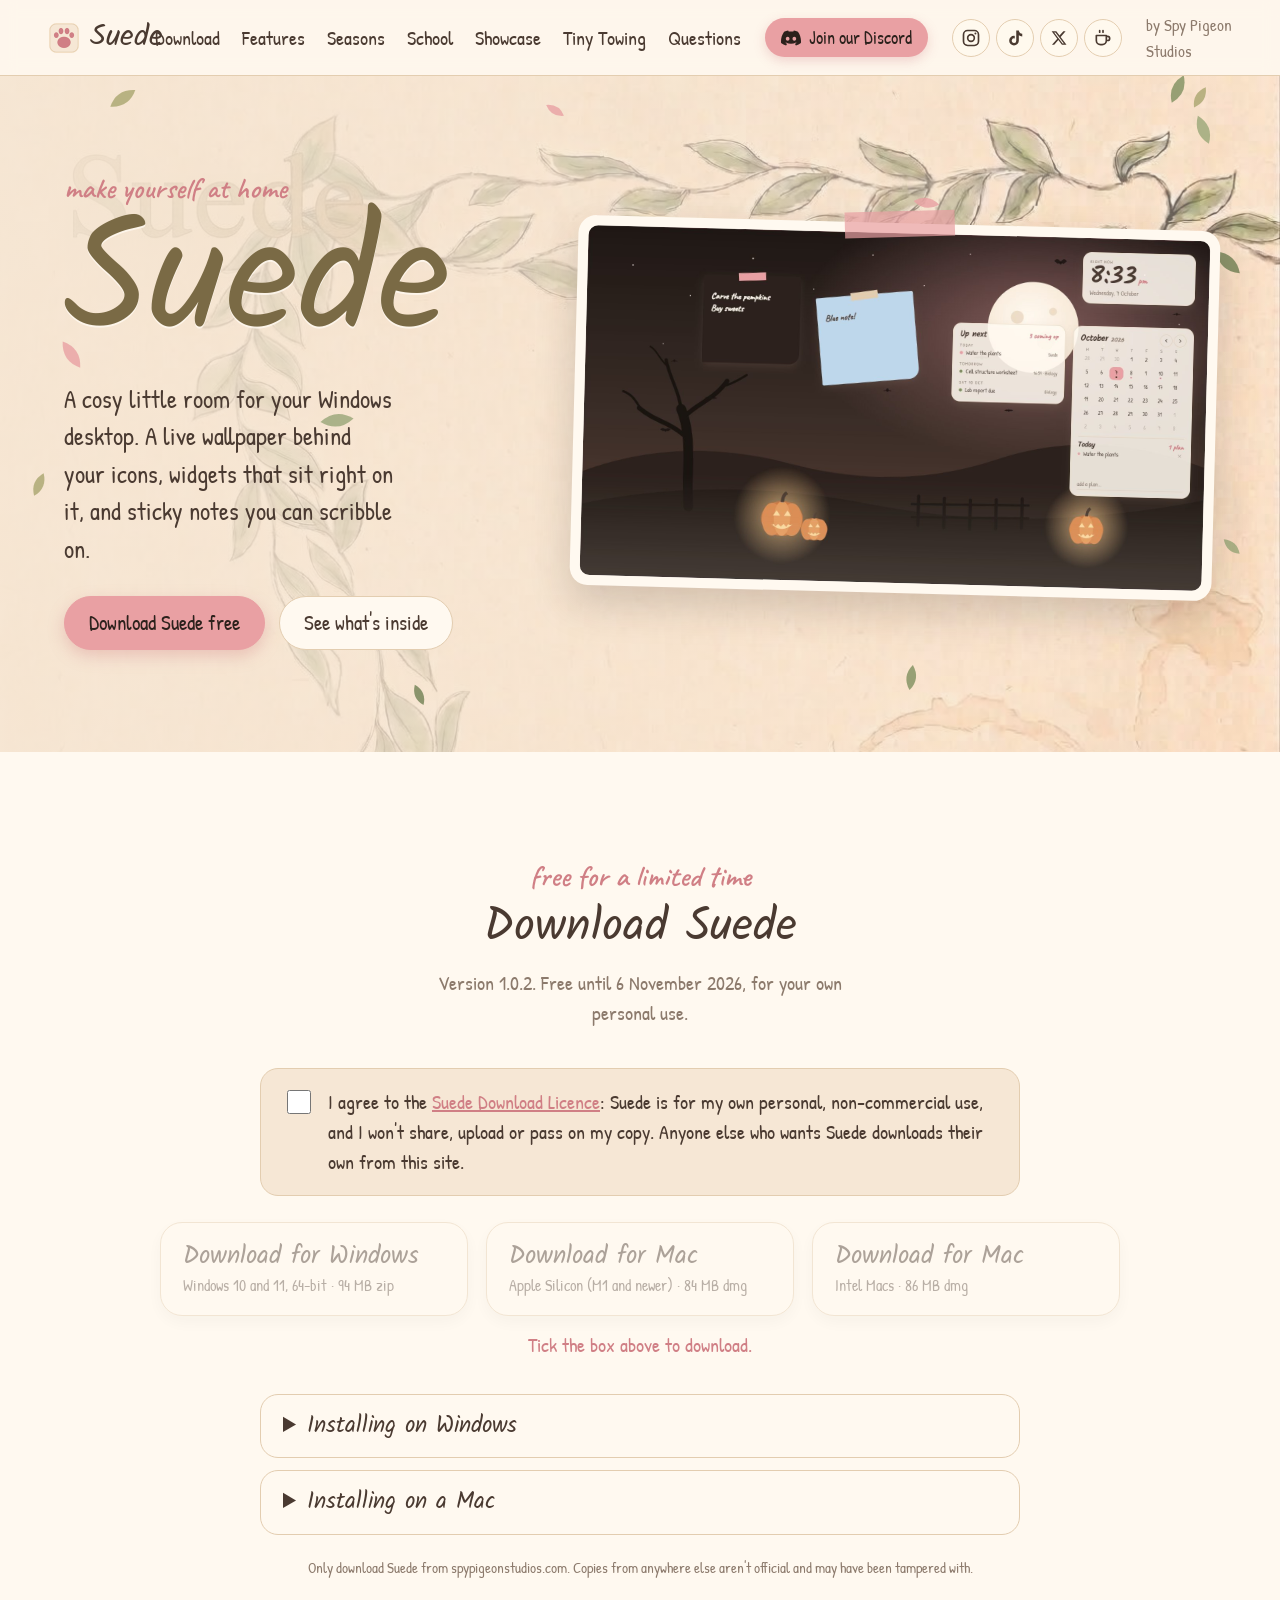
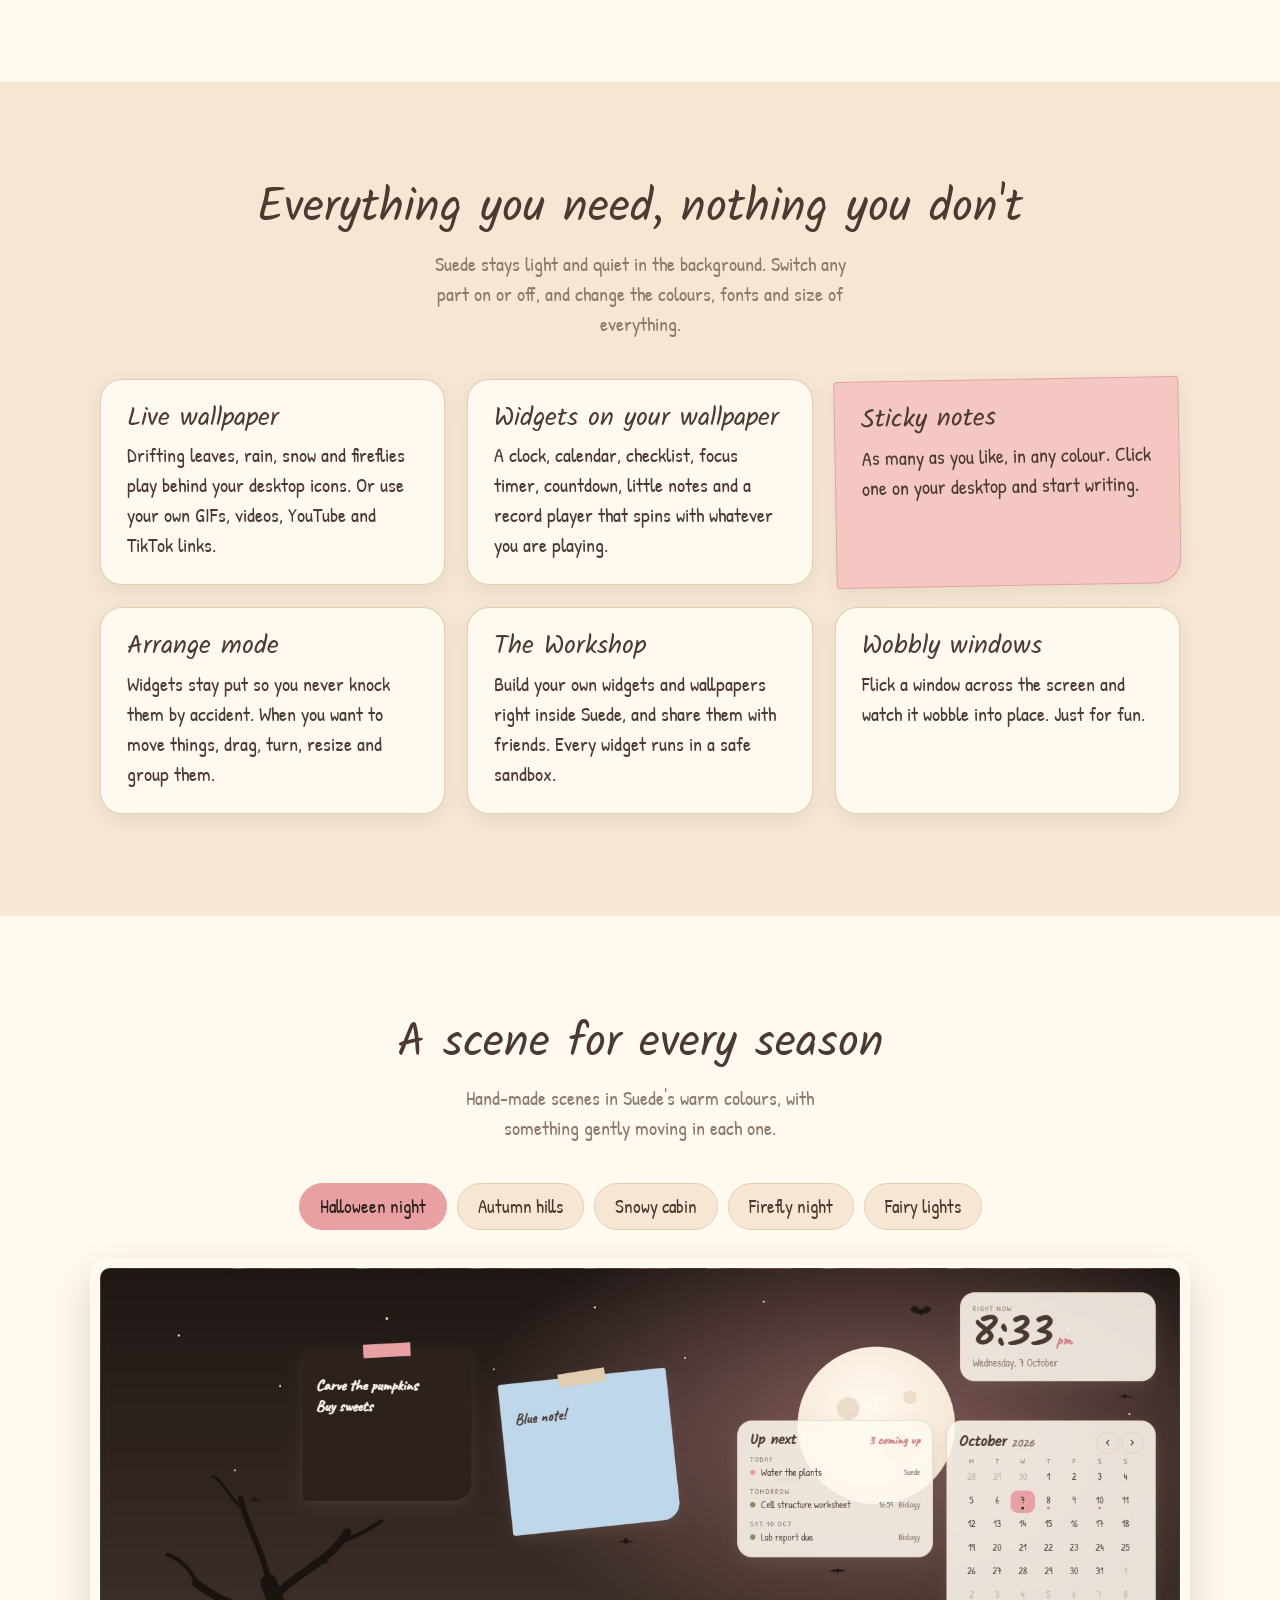
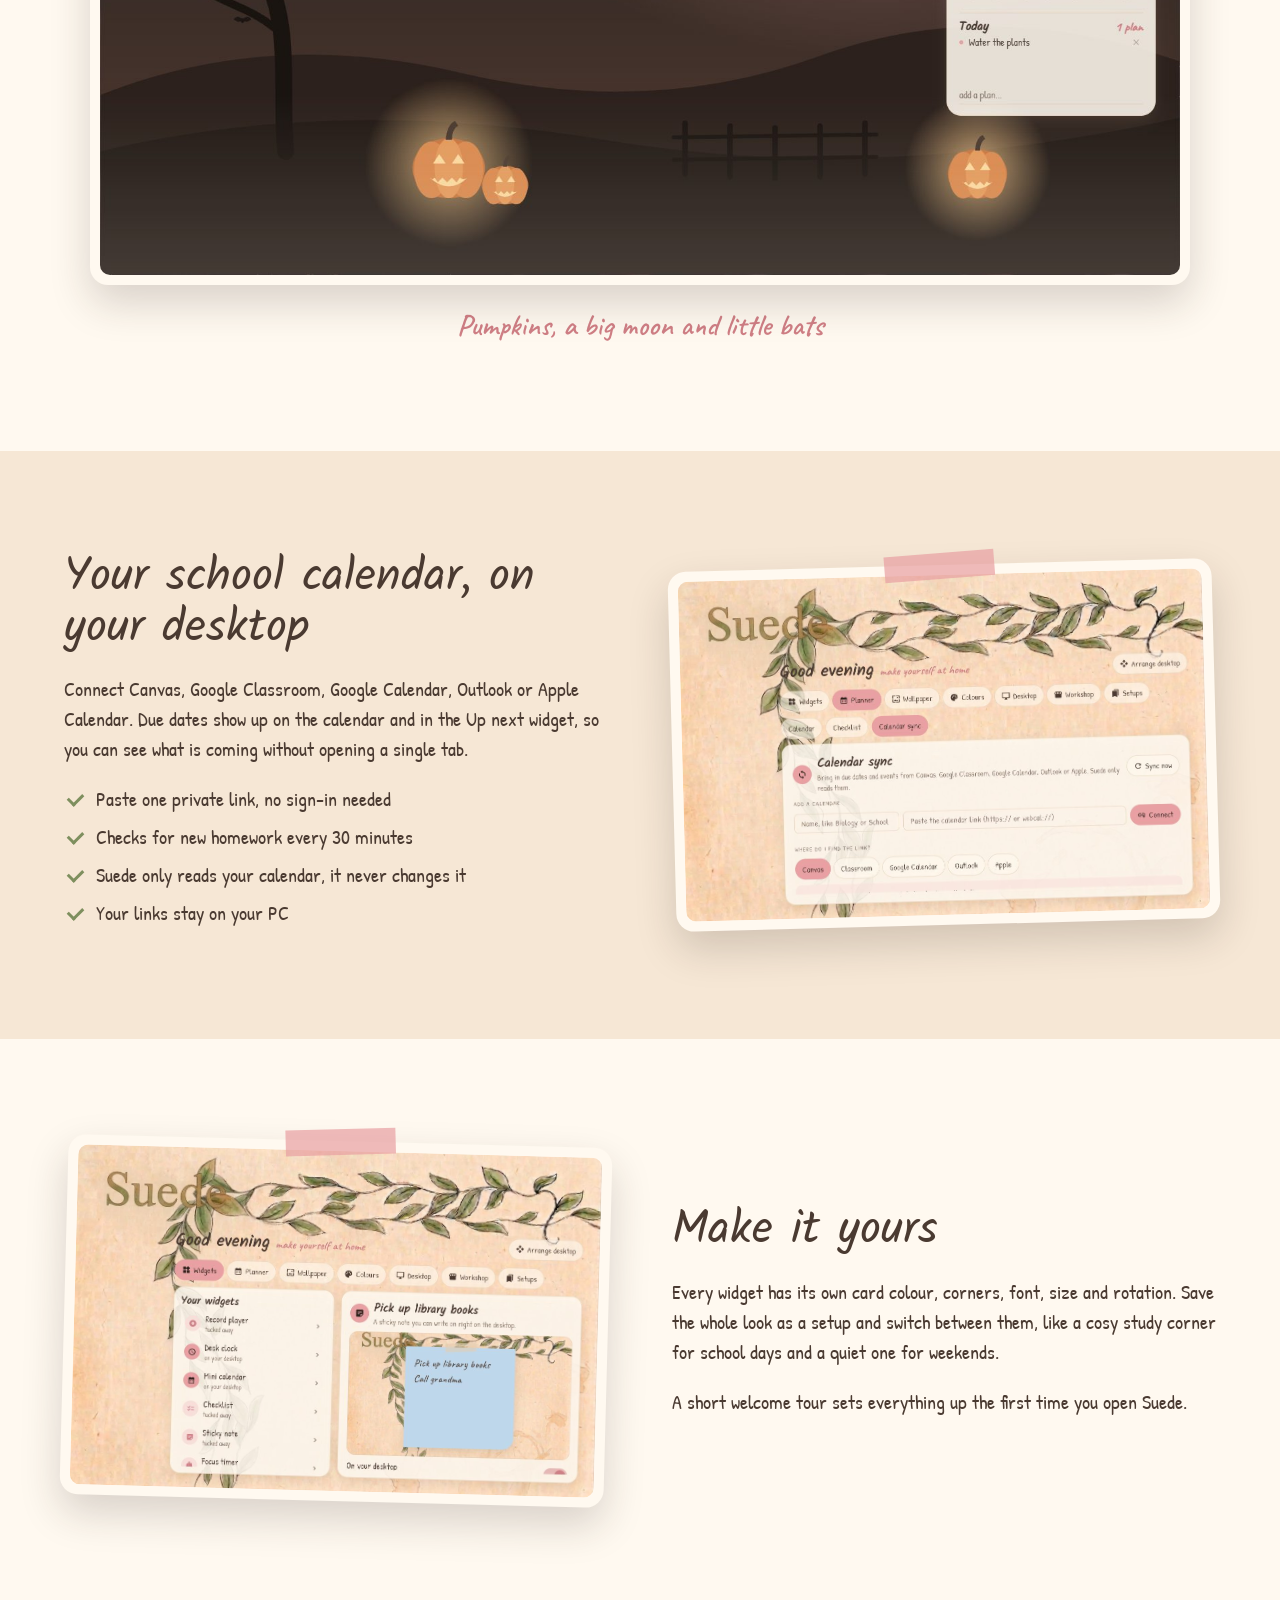
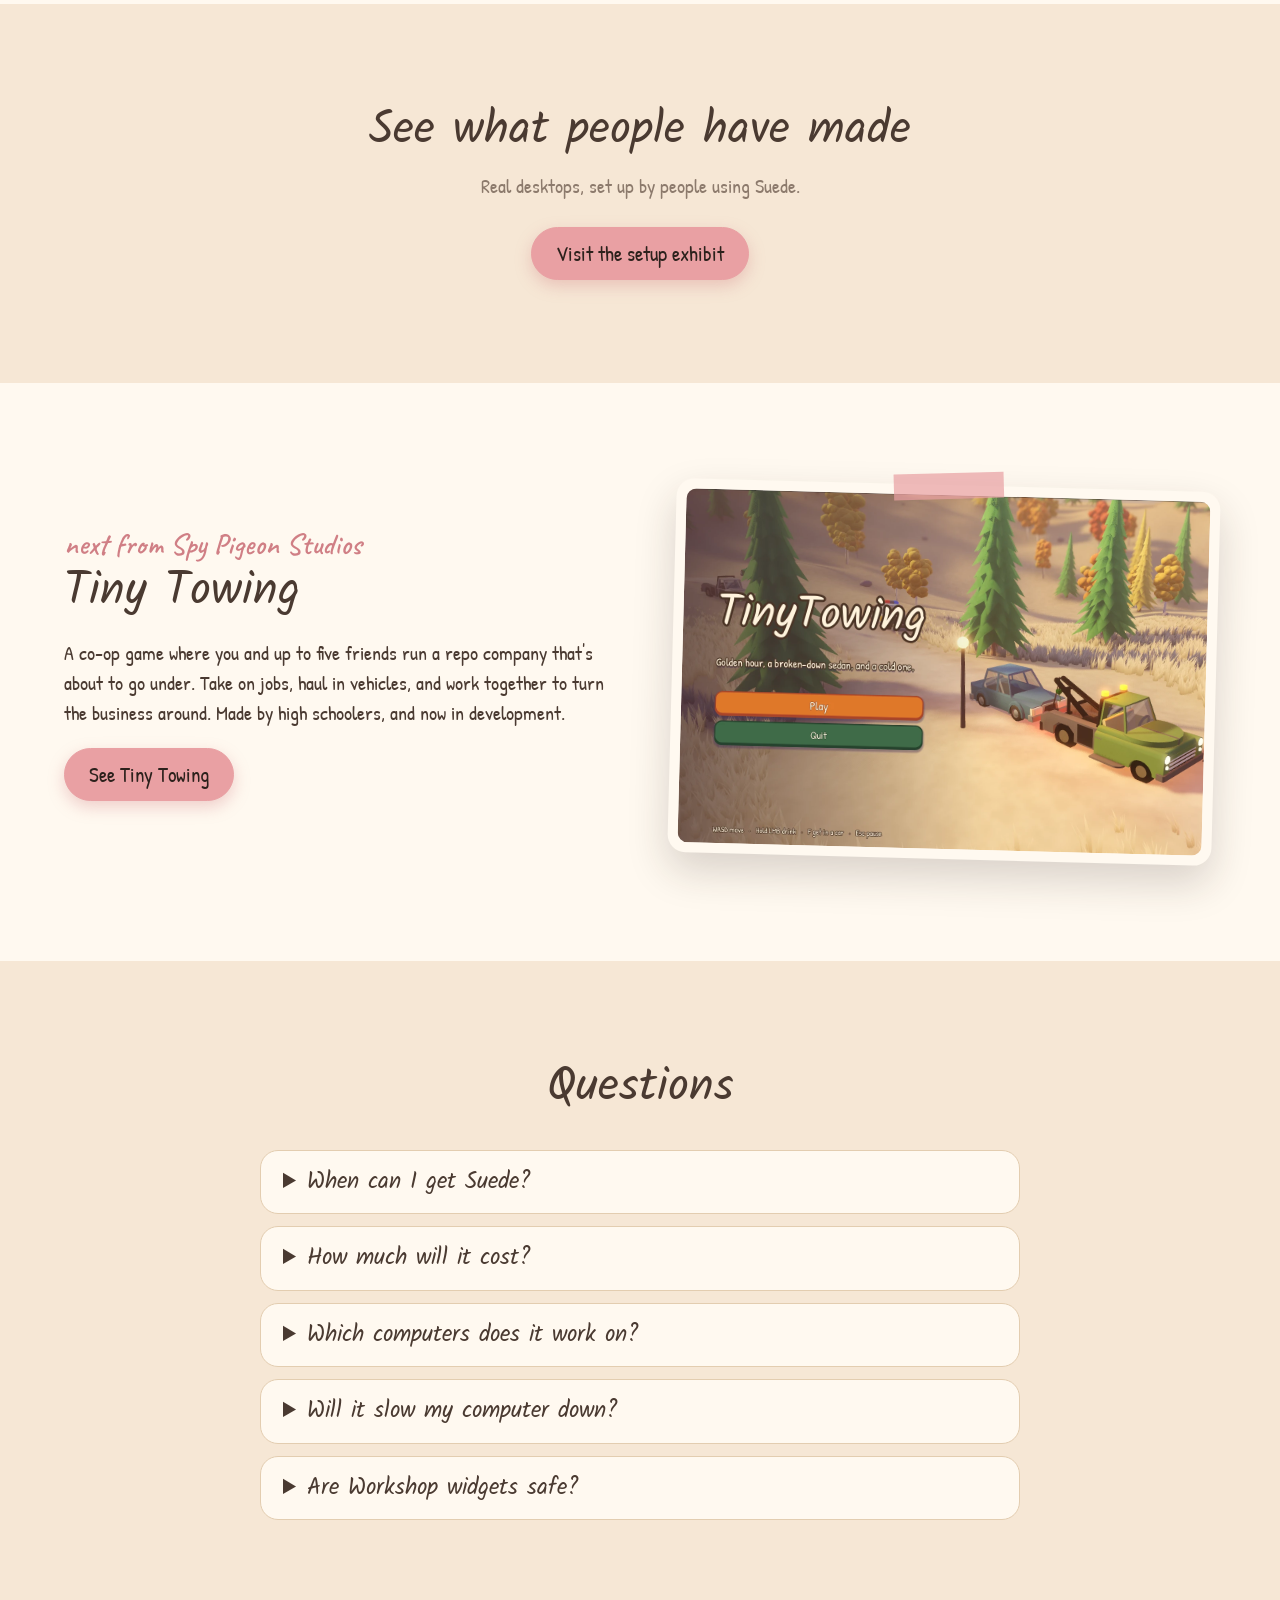
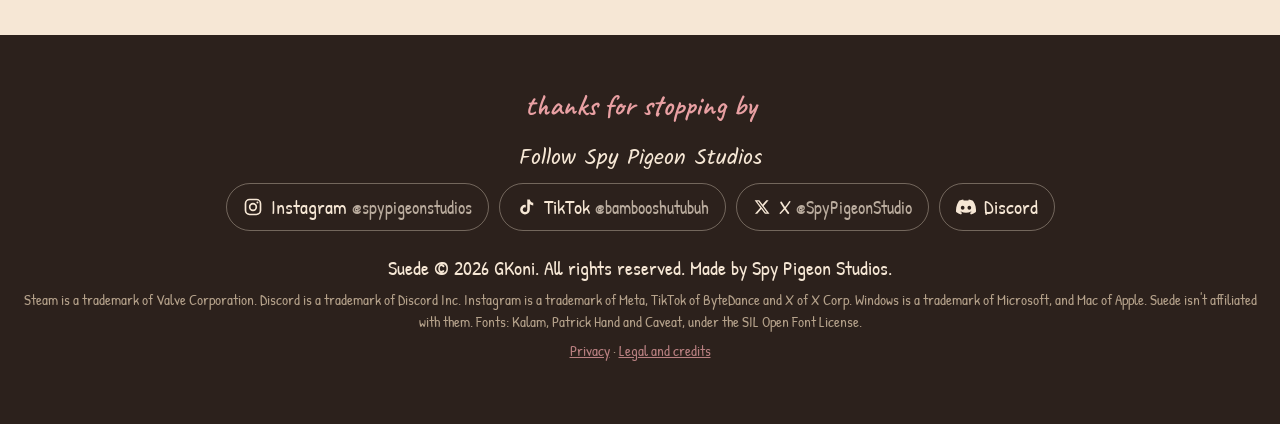
==== commit 9a0cf2b7: "Offer Suede 1.0.2 for download Fixes choosing files from your computer on Macs." ====
--- a/index.html
+++ b/index.html
@@ -84,7 +84,7 @@
     <section id="download" class="band soft download">
         <p class="script">free for a limited time</p>
         <h2>Download Suede</h2>
-        <p class="intro">Version 1.0.1. Free until 6 November 2026, for your own personal use.</p>
+        <p class="intro">Version 1.0.2. Free until 6 November 2026, for your own personal use.</p>
 
         <div class="agree-box">
             <label class="agree">
@@ -94,15 +94,15 @@
         </div>
 
         <div class="downloads" id="downloads" aria-disabled="true">
-            <a class="get" data-os="windows" aria-label="Download for Windows" href="https://github.com/RonTheRentalCop/Spy-Pigeon-Studios/releases/download/v1.0.1/Suede-1.0.1-windows-x64.zip" download>
+            <a class="get" data-os="windows" aria-label="Download for Windows" href="https://github.com/RonTheRentalCop/Spy-Pigeon-Studios/releases/download/v1.0.2/Suede-1.0.2-windows-x64.zip" download>
                 <span class="get-name">Download for Windows</span>
                 <span class="get-detail">Windows 10 and 11, 64-bit · <span data-size="windows">94 MB zip</span></span>
             </a>
-            <a class="get" data-os="mac-arm" aria-label="Download for Mac (Apple Silicon)" href="https://github.com/RonTheRentalCop/Spy-Pigeon-Studios/releases/download/v1.0.1/Suede-1.0.1-mac-apple-silicon.dmg" download>
+            <a class="get" data-os="mac-arm" aria-label="Download for Mac (Apple Silicon)" href="https://github.com/RonTheRentalCop/Spy-Pigeon-Studios/releases/download/v1.0.2/Suede-1.0.2-mac-apple-silicon.dmg" download>
                 <span class="get-name">Download for Mac</span>
                 <span class="get-detail">Apple Silicon (M1 and newer) · <span data-size="mac-arm">84 MB dmg</span></span>
             </a>
-            <a class="get" data-os="mac-intel" aria-label="Download for Mac (Intel)" href="https://github.com/RonTheRentalCop/Spy-Pigeon-Studios/releases/download/v1.0.1/Suede-1.0.1-mac-intel.dmg" download>
+            <a class="get" data-os="mac-intel" aria-label="Download for Mac (Intel)" href="https://github.com/RonTheRentalCop/Spy-Pigeon-Studios/releases/download/v1.0.2/Suede-1.0.2-mac-intel.dmg" download>
                 <span class="get-name">Download for Mac</span>
                 <span class="get-detail">Intel Macs · <span data-size="mac-intel">86 MB dmg</span></span>
             </a>
